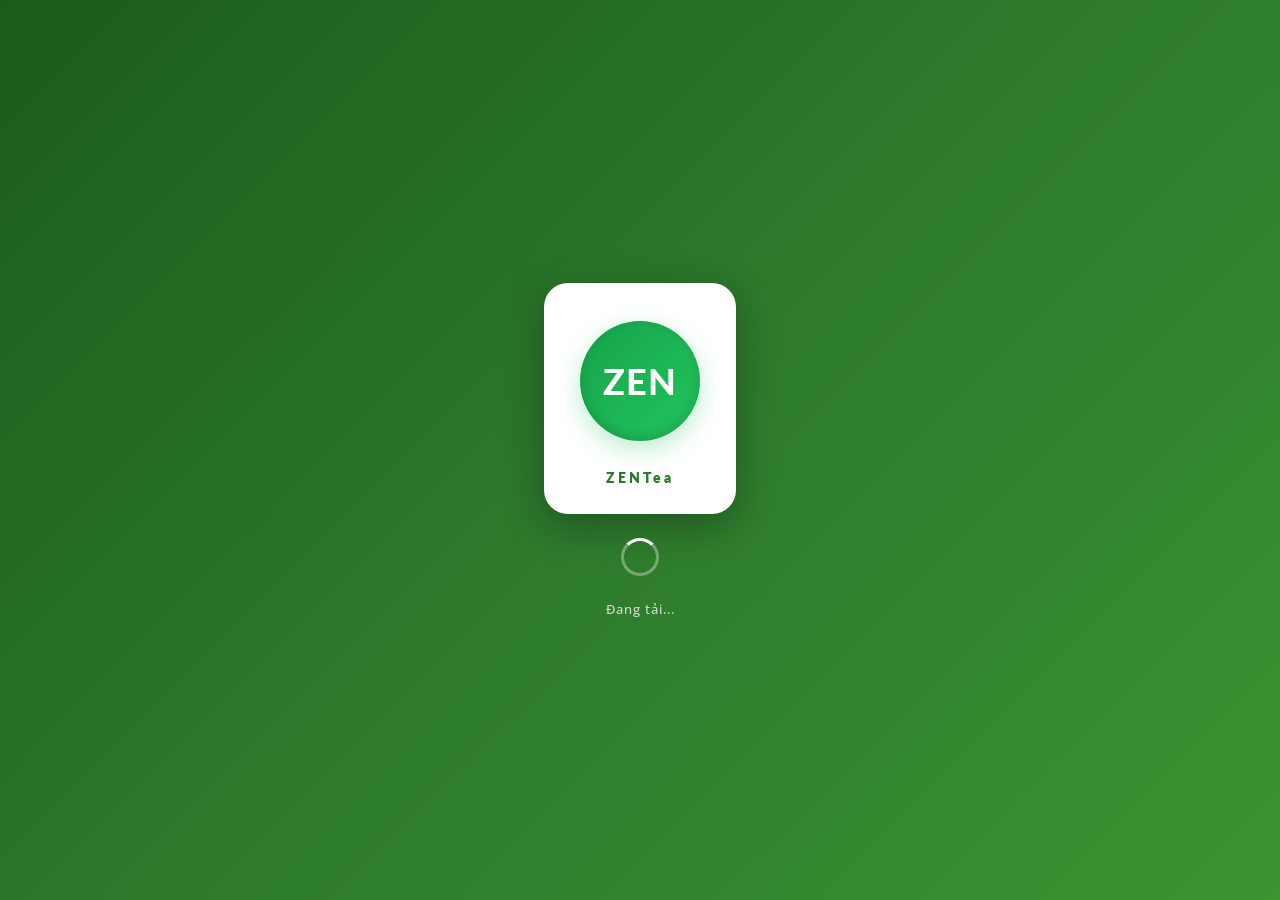
==== index.html @ e993e884 "Add: employees auto-render hook, hr-eval redirect to employees KPI tab" ====
<!DOCTYPE html>
<html lang="vi">
<head>
  <meta charset="UTF-8">
  <meta name="viewport" content="width=device-width, initial-scale=1.0">
  <title>ZENTEA – Hệ Thống Quản Lý Nội Bộ</title>
  <link rel="icon" type="image/png" href="[data-uri]">
  <link rel="shortcut icon" type="image/png" href="[data-uri]">
  <link rel="apple-touch-icon" href="[data-uri]">
  <meta name="theme-color" content="#2d7a2d">

  <!-- Google Fonts -->
  <link rel="preconnect" href="https://fonts.googleapis.com" crossorigin><link href="https://fonts.googleapis.com/css2?family=Lato:wght@300;400;700;900&family=Open+Sans:wght@300;400;500;600;700&display=swap" rel="stylesheet"/>

  <!-- App Stylesheet -->
  <link rel="stylesheet" href="css/style.css?v=1775195488">

  <!-- CDN: Firebase -->
  <script src="https://www.gstatic.com/firebasejs/10.12.2/firebase-app-compat.js"></script>
  <script src="https://www.gstatic.com/firebasejs/10.12.2/firebase-auth-compat.js"></script>
  <script src="https://www.gstatic.com/firebasejs/10.12.2/firebase-database-compat.js"></script>

  <!-- CDN: Libraries -->
  <script src="https://cdnjs.cloudflare.com/ajax/libs/Chart.js/4.4.1/chart.umd.min.js"></script>
  <script src="https://cdnjs.cloudflare.com/ajax/libs/mammoth/1.6.0/mammoth.browser.min.js"></script>
  <script src="https://cdnjs.cloudflare.com/ajax/libs/xlsx/0.18.5/xlsx.full.min.js"></script>
<link href="https://fonts.googleapis.com/css2?family=Nunito:wght@900&display=swap" rel="stylesheet">
</head>

<body>

<!-- Loading splash - hiện khi check session -->
<div id="app-loading" style="
  position:fixed;inset:0;z-index:999999;
  background:linear-gradient(135deg,#1a5c1a 0%,#2d7a2d 50%,#3a9430 100%);
  display:flex;flex-direction:column;align-items:center;justify-content:center;
  gap:24px;transition:opacity .3s ease;
">
  <div style="background:#fff;border-radius:24px;padding:28px 36px;box-shadow:0 12px 40px rgba(0,0,0,0.3);display:flex;flex-direction:column;align-items:center;gap:12px;">
  <img src="logo.jpg"
       alt="ZEN Tea Logo"
       style="height:150px;width:auto;max-width:240px;object-fit:contain;display:block;"
       onerror="this.onerror=null;this.style.display='none';document.getElementById('fallback-logo').style.display='flex';">
  <div id="fallback-logo" style="display:none;width:120px;height:120px;border-radius:50%;background:linear-gradient(135deg,#16a34a,#22c55e);align-items:center;justify-content:center;font-family:'Lato',sans-serif;font-size:36px;font-weight:900;color:#fff;letter-spacing:1px;margin:10px 0;box-shadow:inset 0 -4px 12px rgba(0,0,0,0.15),0 8px 24px rgba(34,197,94,0.3);">ZEN</div>
  <div style="font-family:'Lato',sans-serif;font-size:14px;font-weight:800;color:#2d7a2d;letter-spacing:3px;text-align:center;margin-top:6px;">ZENTea</div>
  </div>
  <div style="width:38px;height:38px;border:3.5px solid rgba(255,255,255,.35);border-top-color:#fff;border-radius:50%;animation:spin .8s linear infinite;"></div>
  <div style="font-size:13px;color:rgba(255,255,255,.75);font-weight:500;letter-spacing:1px;">Đang tải...</div>
</div>

<!-- SIDEBAR -->

<!-- Pending Approval Screen -->
<div id="pending-screen" style="display:none;">
  <div class="pending-card">
    <div class="pending-icon">⏳</div>
    <div class="pending-title">Chờ phê duyệt</div>
    <div class="pending-sub">Tài khoản của bạn đang chờ quản trị viên phê duyệt. Vui lòng liên hệ admin để được cấp quyền truy cập.</div>
    <div class="pending-email" id="pending-email-display"></div>
    <div style="font-size:12px;color:#9ca3af;margin-bottom:20px;">Bạn sẽ được thông báo khi được duyệt.</div>
    <button class="pending-logout" onclick="logoutPending()">Đăng xuất</button>
  </div>
</div>

<!-- Approval Panel -->
<div id="approval-panel">
  <div class="approval-card">
    <div class="approval-header">
      <h3>🔑 Quản lý yêu cầu truy cập</h3>
      <button onclick="$('approval-panel').style.display='none'" style="background:rgba(255,255,255,.2);border:none;color:#fff;width:32px;height:32px;border-radius:50%;cursor:pointer;font-size:18px;">×</button>
    </div>
    <!-- Tabs -->
    <div style="display:flex;border-bottom:2px solid #e5e7eb;padding:0 24px;background:#fff;position:sticky;top:60px;z-index:1;">
      <button id="tab-pending" onclick="switchApprovalTab('pending')"
        style="padding:12px 20px;border:none;background:none;font-family:'Open Sans',sans-serif;font-size:13px;font-weight:700;cursor:pointer;border-bottom:3px solid var(--green);color:var(--green);margin-bottom:-2px;">
        ⏳ Chờ duyệt <span id="tab-pending-count"></span>
      </button>
      <button id="tab-members" onclick="switchApprovalTab('members')"
        style="padding:12px 20px;border:none;background:none;font-family:'Open Sans',sans-serif;font-size:13px;font-weight:600;cursor:pointer;color:#6b7280;margin-bottom:-2px;">
        👥 Thành viên <span id="tab-members-count"></span>
      </button>
    </div>
    <div class="approval-body">
      <div id="approval-list"><div class="no-pending">Đang tải...</div></div>
      <div id="members-list" style="display:none;"></div>
    </div>
  </div>
</div>

<!-- Sidebar Overlay -->

<!-- LEFT SIDEBAR -->

<!-- ══ SLIM TOPBAR ══ -->
<div id="topbar">
  <button id="sidebar-toggle" onclick="sidebarOpen()" title="Menu">
    <svg width="22" height="22" viewBox="0 0 24 24" fill="none" stroke="currentColor" stroke-width="2.2" stroke-linecap="round">
      <line x1="3" y1="6" x2="21" y2="6"/><line x1="3" y1="12" x2="21" y2="12"/><line x1="3" y1="18" x2="21" y2="18"/>
    </svg>
  </button>
    <div class="tb-logo">
 <img id="sb-logo-img" src="logo.jpg" alt="ZENTea" style="height:38px;object-fit:contain;border-radius:20%;">
    <span class="tb-logo-text">ZENTea</span>
  </div>

  <div class="tb-right">
    <button id="approve-btn" onclick="openApprovalPanel()" style="display:none;">
      🔑 <span id="pending-badge"></span> Duyệt
    </button>
    <div id="tb-user" style="display:none;"></div>
  </div>
</div>

<!-- ══ SIDEBAR OVERLAY ══ -->
<div id="sb-overlay" onclick="sidebarClose()"></div>

<!-- ══ SIDEBAR DRAWER ══ -->
<aside id="sidebar">
   <!-- Header -->
  <div class="sb-head">
    <div class="sb-brand">
<img id="sb-logo-img" src="logo.jpg" alt="ZenTea" 
  style="height:38px;width:38px;object-fit:contain;border-radius:10px;background:#fff;padding:3px;">
  <span class="sb-brand-text" style="font-family:'Nunito',sans-serif;font-weight:900;letter-spacing:1px;">ZENTEA QLCH</span>
    </div>
    <button class="sb-close-btn" onclick="sidebarClose()">×</button>
  </div>

   <!-- User info -->
  <div class="sb-user-info" id="sb-user-info" style="display:none; align-items:center;">
    <div class="sb-user-avatar" id="sb-avatar" style="position:relative;background:#e5e7eb;display:flex;align-items:center;justify-content:center;border-radius:50%;overflow:hidden;width:44px;height:44px;flex-shrink:0;">
      <svg style="width:24px;height:24px;color:#9ca3af;" fill="currentColor" viewBox="0 0 20 20"><path fill-rule="evenodd" d="M10 9a3 3 0 100-6 3 3 0 000 6zm-7 9a7 7 0 1114 0H3z" clip-rule="evenodd"></path></svg>
      <style>#sb-avatar img { position:absolute;width:100%;height:100%;object-fit:cover;z-index:2;top:0;left:0; }</style>
    </div>
    <div class="sb-user-detail">
      <div class="sb-user-name" id="sb-user-name" style="font-weight:700;">-</div>
      <div class="sb-user-role" id="sb-user-role">-</div>
    </div>
  </div>
  <script>
    // Bùa chống vỡ ảnh: Tự động ẩn ảnh đại diện nếu link bị hỏng
    setInterval(() => {
      document.querySelectorAll('#sb-avatar img, #tb-user img').forEach(img => {
        img.onerror = () => { img.style.display = 'none'; };
        if(img.naturalWidth === 0 && img.complete) img.style.display = 'none';
      });
    }, 500);
  </script>

  <!-- Store selector -->
  <div class="sb-store-wrap" id="sb-store-wrap" style="display:none;">
    <label class="sb-store-label"> Cửa hàng</label>
    <select class="sb-store-sel" id="sb-store-sel" onchange="sidebarChangeBranch(this.value)">
      <option value="global">-- Tất cả cửa hàng --</option>
      <option value="cn01">ZEN Tea Võ Thị Sáu</option>
      <option value="cn02">ZEN Tea Food Court</option>
      <option value="cn03">ZEN Tea Biên Hùng</option>
      <option value="cn04">ZEN Tea Ngô Quyền</option>
      <option value="cn05">ZEN Tea Quảng Trường</option>
      <option value="cn06">ZEN Tea Trảng Dài</option>
      <option value="cn07">ZEN Tea Hố Nai</option>
      <option value="cn08">ZEN Tea Trảng Bom 1</option>
      <option value="cn09">ZEN Tea Trảng Bom 2</option>
      <option value="cn10">ZEN Tea Gia Kiệm</option>
      <option value="cn11">ZEN Tea Long Khánh</option>
      <option value="cn12">ZEN Tea Long Thành</option>
      <option value="cn13">ZEN Tea Bình Dương</option>
      <option value="cn14">ZEN Tea Nguyễn Thái Học</option>
      <option value="cn15">ZEN Tea Võ Văn Ngân</option>
      <option value="cn16">ZEN Tea Nguyễn Thị Minh Khai</option>
      <option value="cn17">ZEN Tea Phan Xích Long</option>
    </select>
  </div>

  <!-- Nav menu -->
  <nav class="sb-nav">

    <!-- GROUP 1: Quản Lý Cửa Hàng -->
    <div class="sb-group" id="sbg-qlch">
      <button class="sb-group-header" onclick="sidebarToggleGroup('sbg-qlch')">
        <span> Quản Lý Cửa Hàng</span>
  <svg xmlns="http://www.w3.org/2000/svg" width="16" height="16" viewBox="0 0 24 24" 
       fill="none" stroke="currentColor" stroke-width="2" 
       stroke-linecap="round" stroke-linejoin="round" style="vertical-align:middle">
    <path d="M3 9l1-5h16l1 5"/>
    <path d="M3 9a2 2 0 0 0 2 2 2 2 0 0 0 2-2 2 2 0 0 0 2 2 2 2 0 0 0 2-2 2 2 0 0 0 2 2 2 2 0 0 0 2-2"/>
    <path d="M5 11v9h14v-9"/>
    <path d="M10 15h4v5h-4z"/>
  </svg>
        <span class="sb-arrow">▾</span>
      </button>
      <div class="sb-group-body">
       <button class="sb-item" data-target="checklist" onclick="sidebarNav('checklist')">
  <span class="sb-item-icon"><svg xmlns="http://www.w3.org/2000/svg" width="16" height="16" viewBox="0 0 24 24" fill="none" stroke="currentColor" stroke-width="2" stroke-linecap="round" stroke-linejoin="round"><rect x="3" y="5" width="6" height="6" rx="1"/><path d="m3 17 2 2 4-4"/><path d="M13 6h8M13 12h8M13 18h8"/></svg></span><span>Checklist</span>
</button>
        <button class="sb-item" data-target="contacts" onclick="sidebarNav('contacts')">
  <span class="sb-item-icon"><svg xmlns="http://www.w3.org/2000/svg" width="16" height="16" viewBox="0 0 24 24" fill="none" stroke="currentColor" stroke-width="2" stroke-linecap="round" stroke-linejoin="round"><path d="M22 16.92v3a2 2 0 0 1-2.18 2 19.79 19.79 0 0 1-8.63-3.07A19.5 19.5 0 0 1 4.69 12 19.79 19.79 0 0 1 1.61 3.18 2 2 0 0 1 3.6 1h3a2 2 0 0 1 2 1.72c.127.96.361 1.903.7 2.81a2 2 0 0 1-.45 2.11L7.91 8.56a16 16 0 0 0 6.29 6.29l.95-.95a2 2 0 0 1 2.11-.45c.907.339 1.85.573 2.81.7A2 2 0 0 1 22 16.92z"/></svg></span><span>Liên Hệ</span>
</button>
        <button class="sb-item" data-target="salary" onclick="sidebarNav('salary')">
  <span class="sb-item-icon"><svg xmlns="http://www.w3.org/2000/svg" width="16" height="16" viewBox="0 0 24 24" fill="none" stroke="currentColor" stroke-width="2" stroke-linecap="round" stroke-linejoin="round"><circle cx="12" cy="12" r="10"/><path d="M16 8h-6a2 2 0 1 0 0 4h4a2 2 0 1 1 0 4H8"/><path d="M12 18V6"/></svg></span><span>Lương Bậc</span>
</button>
        <button class="sb-item" data-target="violations" onclick="sidebarNav('violations')">
  <span class="sb-item-icon"><svg xmlns="http://www.w3.org/2000/svg" width="16" height="16" viewBox="0 0 24 24" fill="none" stroke="currentColor" stroke-width="2" stroke-linecap="round" stroke-linejoin="round"><path d="m21.73 18-8-14a2 2 0 0 0-3.48 0l-8 14A2 2 0 0 0 4 21h16a2 2 0 0 0 1.73-3Z"/><path d="M12 9v4"/><path d="M12 17h.01"/></svg></span><span>Vi Phạm</span>
</button>
       <button class="sb-item" data-target="recipes" onclick="sidebarNav('recipes')">
  <span class="sb-item-icon"><svg xmlns="http://www.w3.org/2000/svg" width="16" height="16" viewBox="0 0 24 24" fill="none" stroke="currentColor" stroke-width="2" stroke-linecap="round" stroke-linejoin="round"><path d="M9 3h6l1 7H8L9 3z"/><path d="M8 10 5.5 20h13L16 10"/><path d="M9 14h6"/></svg></span><span>Công Thức</span>
</button>
        <button class="sb-item" data-target="employees" onclick="sidebarNav('employees')">
          <span class="sb-item-icon"><svg viewBox="0 0 24 24" fill="none" stroke="currentColor" stroke-width="1.8"><path stroke-linecap="round" stroke-linejoin="round" d="M17 20h5v-2a3 3 0 00-5.356-1.857M17 20H7m10 0v-2c0-.656-.126-1.283-.356-1.857M7 20H2v-2a3 3 0 015.356-1.857M7 20v-2c0-.656.126-1.283.356-1.857m0 0a5.002 5.002 0 019.288 0M15 7a3 3 0 11-6 0 3 3 0 016 0zm6 3a2 2 0 11-4 0 2 2 0 014 0zM7 10a2 2 0 11-4 0 2 2 0 014 0z"/></svg></span><span>Quản Lý Nhân Sự</span>
        </button>
       <button class="sb-item" data-target="schedule" onclick="sidebarNav('schedule')">
  <span class="sb-item-icon"><svg xmlns="http://www.w3.org/2000/svg" width="16" height="16" viewBox="0 0 24 24" fill="none" stroke="currentColor" stroke-width="2" stroke-linecap="round" stroke-linejoin="round"><rect x="3" y="4" width="18" height="18" rx="2"/><line x1="16" y1="2" x2="16" y2="6"/><line x1="8" y1="2" x2="8" y2="6"/><line x1="3" y1="10" x2="21" y2="10"/></svg></span><span>Lịch Làm Việc</span>
</button>
          <button class="sb-item" data-target="waste-material" onclick="sidebarNav('waste-material')">
  <span class="sb-item-icon"><svg xmlns="http://www.w3.org/2000/svg" width="16" height="16" viewBox="0 0 24 24" fill="none" stroke="currentColor" stroke-width="2" stroke-linecap="round" stroke-linejoin="round"><polyline points="3 6 5 6 21 6"/><path d="M19 6l-1 14H6L5 6"/><path d="M10 11v6M14 11v6"/><path d="M9 6V4h6v2"/></svg></span><span>Topping & NL Hủy</span>

</button>
        <button class="sb-item" data-target="schedule" onclick="sidebarNav('schedule')">
  <span class="sb-item-icon"><svg xmlns="http://www.w3.org/2000/svg" width="16" height="16" viewBox="0 0 24 24" fill="none" stroke="currentColor" stroke-width="2" stroke-linecap="round" stroke-linejoin="round"><rect x="3" y="4" width="18" height="18" rx="2"/><line x1="16" y1="2" x2="16" y2="6"/><line x1="8" y1="2" x2="8" y2="6"/><line x1="3" y1="10" x2="21" y2="10"/></svg></span><span>Lịch Làm Việc</span>
</button>
       <button class="sb-item" data-target="waste-material" onclick="sidebarNav('waste-material')">
  <span class="sb-item-icon"><svg xmlns="http://www.w3.org/2000/svg" width="16" height="16" viewBox="0 0 24 24" fill="none" stroke="currentColor" stroke-width="2" stroke-linecap="round" stroke-linejoin="round"><polyline points="3 6 5 6 21 6"/><path d="M19 6l-1 14H6L5 6"/><path d="M10 11v6M14 11v6"/><path d="M9 6V4h6v2"/></svg></span><span>Topping & NL Hủy</span>
</button>
        <button class="sb-item" data-target="report-overview" onclick="sidebarNav('report-overview')">
  <span class="sb-item-icon"><svg xmlns="http://www.w3.org/2000/svg" width="16" height="16" viewBox="0 0 24 24" fill="none" stroke="currentColor" stroke-width="2" stroke-linecap="round" stroke-linejoin="round"><line x1="18" y1="20" x2="18" y2="10"/><line x1="12" y1="20" x2="12" y2="4"/><line x1="6" y1="20" x2="6" y2="14"/></svg></span><span>Tổng Quan</span>
</button>
        </button>
      </div>
    </div>

    <!-- GROUP 2: Đào Tạo -->
    <div class="sb-group" id="sbg-dt">
      <button class="sb-group-header" onclick="sidebarToggleGroup('sbg-dt')">
      <span>
  <svg xmlns="http://www.w3.org/2000/svg" width="16" height="16" viewBox="0 0 24 24" fill="none" stroke="currentColor" stroke-width="2" stroke-linecap="round" stroke-linejoin="round"><path d="M22 10v6M2 10l10-5 10 5-10 5z"/><path d="M6 12v5c3 3 9 3 12 0v-5"/></svg>
  Đào Tạo
</span>
      </button>
     <button class="sb-item" data-target="dt-test" onclick="sidebarNav('dt-test')">
  <span class="sb-item-icon"><svg xmlns="http://www.w3.org/2000/svg" width="16" height="16" viewBox="0 0 24 24" fill="none" stroke="currentColor" stroke-width="2" stroke-linecap="round" stroke-linejoin="round"><path d="M14 2H6a2 2 0 0 0-2 2v16a2 2 0 0 0 2 2h12a2 2 0 0 0 2-2V8z"/><polyline points="14 2 14 8 20 8"/><line x1="16" y1="13" x2="8" y2="13"/><line x1="16" y1="17" x2="8" y2="17"/><polyline points="10 9 9 9 8 9"/></svg></span><span>Tạo Đề Test</span>
</button>
        <button class="sb-item" data-target="luu-tru" onclick="sidebarNav('luu-tru')">
  <span class="sb-item-icon"><svg xmlns="http://www.w3.org/2000/svg" width="16" height="16" viewBox="0 0 24 24" fill="none" stroke="currentColor" stroke-width="2" stroke-linecap="round" stroke-linejoin="round"><path d="M22 19a2 2 0 0 1-2 2H4a2 2 0 0 1-2-2V5a2 2 0 0 1 2-2h5l2 3h9a2 2 0 0 1 2 2z"/></svg></span><span>Lưu Trữ Tài Liệu</span>
</button>
        <button class="sb-item" data-target="dt-vipham" onclick="sidebarNav('dt-vipham')">
  <span class="sb-item-icon"><svg xmlns="http://www.w3.org/2000/svg" width="16" height="16" viewBox="0 0 24 24" fill="none" stroke="currentColor" stroke-width="2" stroke-linecap="round" stroke-linejoin="round"><path d="M12 22s8-4 8-10V5l-8-3-8 3v7c0 6 8 10 8 10z"/></svg></span><span>QT Xử Lý Vi Phạm</span>
</button>
       <button class="sb-item" data-target="training" onclick="sidebarNav('training')">
  <span class="sb-item-icon"><svg xmlns="http://www.w3.org/2000/svg" width="16" height="16" viewBox="0 0 24 24" fill="none" stroke="currentColor" stroke-width="2" stroke-linecap="round" stroke-linejoin="round"><circle cx="12" cy="12" r="10"/><circle cx="12" cy="12" r="3"/><line x1="12" y1="2" x2="12" y2="5"/><line x1="12" y1="19" x2="12" y2="22"/><line x1="2" y1="12" x2="5" y2="12"/><line x1="19" y1="12" x2="22" y2="12"/></svg></span><span>QT Đào Tạo</span>
</button>
<button class="sb-item" data-target="dt-baocao" onclick="sidebarNav('dt-baocao')">
          <span class="sb-item-icon"><svg xmlns="http://www.w3.org/2000/svg" width="16" height="16" viewBox="0 0 24 24" fill="none" stroke="currentColor" stroke-width="2" stroke-linecap="round" stroke-linejoin="round"><path d="M14 2H6a2 2 0 0 0-2 2v16a2 2 0 0 0 2 2h12a2 2 0 0 0 2-2V8z"/><polyline points="14 2 14 8 20 8"/><line x1="18" y1="13" x2="6" y2="13"/><line x1="18" y1="17" x2="6" y2="17"/><line x1="10" y1="9" x2="6" y2="9"/></svg></span><span>Báo Cáo Đào Tạo</span>
        </button>
      </div>
    </div>

    <!-- Logout -->
    <div class="sb-logout-wrap">
      <button class="sb-logout-btn" id="sb-logout-btn" style="display:none;" onclick="doLogout()">
        <span class="sb-item-icon"><svg xmlns="http://www.w3.org/2000/svg" width="16" height="16" viewBox="0 0 24 24" fill="none" stroke="currentColor" stroke-width="2" stroke-linecap="round" stroke-linejoin="round"><path d="M9 21H5a2 2 0 0 1-2-2V5a2 2 0 0 1 2-2h4"/><polyline points="16 17 21 12 16 7"/><line x1="21" y1="12" x2="9" y2="12"/></svg></span>
        Đăng xuất
      </button>
    </div>
</aside>

<!-- ═══ NAV REORDER MODAL ═══ -->
<div id="nav-reorder-modal" style="display:none;position:fixed;inset:0;z-index:9998;background:rgba(0,0,0,.65);backdrop-filter:blur(8px);align-items:flex-start;justify-content:center;padding-top:72px;">
  <div style="background:#fff;border-radius:20px;width:100%;max-width:400px;max-height:80vh;overflow:hidden;box-shadow:0 20px 60px rgba(0,0,0,.3);display:flex;flex-direction:column;margin:0 16px;">
    <div style="background:linear-gradient(135deg,#1e5c1e,#4aab3a);padding:16px 20px;display:flex;align-items:center;justify-content:space-between;border-radius:20px 20px 0 0;flex-shrink:0;">
      <div style="display:flex;align-items:center;gap:10px;">
        <svg viewBox="0 0 24 24" width="18" height="18" fill="none" stroke="#fff" stroke-width="2" stroke-linecap="round" stroke-linejoin="round"><line x1="4" y1="6" x2="20" y2="6"/><line x1="4" y1="12" x2="14" y2="12"/><line x1="4" y1="18" x2="11" y2="18"/><polyline points="17 15 20 18 17 21"/></svg>
        <span style="color:#fff;font-family:'Lato',sans-serif;font-size:15px;font-weight:700;">Sắp xếp vị trí menu</span>
      </div>
      <button type="button" onclick="closeNavReorder()" style="background:rgba(255,255,255,.2);border:none;color:#fff;width:30px;height:30px;border-radius:50%;font-size:16px;cursor:pointer;display:flex;align-items:center;justify-content:center;">✕</button>
    </div>
    <div style="padding:10px 14px 8px;background:#f0fdf0;border-bottom:1px solid #d8ebd0;flex-shrink:0;">
      <p style="font-size:11.5px;color:#555;text-align:center;line-height:1.5;">✋ Kéo thả để đổi vị trí · Giữ tay trên mobile</p>
    </div>
    <div id="nav-reorder-list" style="overflow-y:auto;padding:10px 12px;display:flex;flex-direction:column;gap:5px;flex:1;"></div>
    <div style="padding:12px 14px;border-top:1px solid #d8ebd0;display:flex;gap:8px;flex-shrink:0;">
      <button type="button" onclick="applyNavOrder()" style="flex:1;padding:11px;background:linear-gradient(135deg,#2d7a2d,#4aab3a);color:#fff;border:none;border-radius:11px;font-size:14px;font-weight:700;cursor:pointer;font-family:'Open Sans',sans-serif;">✅ Áp dụng</button>
      <button type="button" onclick="resetNavOrder()" style="padding:11px 14px;background:#fff;color:#dc2626;border:2px solid #fca5a5;border-radius:11px;font-size:13px;font-weight:600;cursor:pointer;">↺ Reset</button>
    </div>
  </div>
</div>

<!-- MAIN -->
<div id="main">

<!-- HERO / LOGIN -->
<section id="home" style="display:none;">
  <div id="heroBg" style="position:absolute;inset:0;background-size:cover;background-position:center;filter:brightness(.42) saturate(1.3);"></div>
  <div style="position:absolute;inset:0;background:linear-gradient(150deg,rgba(5,30,5,.82) 0%,rgba(20,70,20,.55) 60%,rgba(5,25,5,.88) 100%);"></div>

  <div style="position:relative;z-index:2;width:100%;max-width:960px;padding:40px 24px;
              display:flex;align-items:center;justify-content:center;gap:64px;flex-wrap:wrap;">

    <!-- LEFT: Brand -->
    <div style="flex:1;min-width:200px;max-width:320px;text-align:center;animation:fadeUp .7s ease both;">
      <img src="[data-uri]" alt="ZEN Tea Logo"
        style="width:150px;height:150px;object-fit:contain;background:rgba(255,255,255,.97);
               border-radius:28px;padding:14px;box-shadow:0 16px 56px rgba(0,0,0,.4);
               margin-bottom:20px;display:block;margin-left:auto;margin-right:auto;"/>
      <h1 style="font-family:'Lato',sans-serif;font-size:clamp(26px,4vw,42px);color:#fff;
                 font-weight:900;letter-spacing:-1px;text-shadow:0 3px 18px rgba(0,0,0,.5);margin-bottom:8px;">ZEN Tea</h1>
      <p style="font-size:12px;font-weight:700;letter-spacing:3.5px;text-transform:uppercase;color:rgba(255,255,255,.5);">Quản Lý Cửa Hàng</p>
    </div>

    <!-- RIGHT: Auth card -->
    <div id="login-card"
      style="flex:1;min-width:300px;max-width:390px;background:#fff;border-radius:24px;
             padding:0;box-shadow:0 32px 96px rgba(0,0,0,.45);overflow:hidden;
             animation:fadeUp .85s .12s ease both;">

      <!-- Tab bar -->
      <div style="display:flex;border-bottom:1px solid #f0f0f0;">
        <button id="tab-login-btn" onclick="switchAuthTab('login')" type="button"
          style="flex:1;padding:16px;font-family:'Open Sans',sans-serif;font-size:13.5px;font-weight:700;
                 border:none;background:#fff;color:#2d7a2d;cursor:pointer;
                 border-bottom:2.5px solid #4aab3a;transition:.18s;">
          Đăng nhập
        </button>
        <button id="tab-register-btn" onclick="switchAuthTab('register')" type="button"
          style="flex:1;padding:16px;font-family:'Open Sans',sans-serif;font-size:13.5px;font-weight:700;
                 border:none;background:#fff;color:#9ca3af;cursor:pointer;
                 border-bottom:2.5px solid transparent;transition:.18s;">
          Đăng ký
        </button>
      </div>

      <div style="padding:30px 32px 28px;">

        <!-- ── LOGIN PANEL ── -->
        <div id="panel-login">
          <div style="display:flex;align-items:center;gap:12px;margin-bottom:24px;">
            <div style="width:42px;height:42px;border-radius:12px;flex-shrink:0;
                        background:linear-gradient(135deg,#1e5c1e,#4aab3a);
                        display:flex;align-items:center;justify-content:center;
                        box-shadow:0 4px 14px rgba(74,171,58,.3);">
              <svg width="20" height="20" viewBox="0 0 24 24" fill="none" stroke="#fff" stroke-width="2.3" stroke-linecap="round">
                <path d="M15 3h4a2 2 0 012 2v14a2 2 0 01-2 2h-4"/><polyline points="10 17 15 12 10 7"/><line x1="15" y1="12" x2="3" y2="12"/>
              </svg>
            </div>
            <div>
              <p style="font-family:'Lato',sans-serif;font-size:18px;font-weight:900;color:#111;margin-bottom:1px;">Chào mừng trở lại</p>
              <p style="font-size:12px;color:#9ca3af;font-weight:500;">Đăng nhập tài khoản của bạn</p>
            </div>
          </div>

          

          <!-- Google Sign-In -->
          <div id="google-login-wrap" style="margin-bottom:14px;">
            <button type="button" onclick="loginWithGoogle()" id="google-login-btn"
              style="width:100%;padding:11px 14px;background:#fff;border:2px solid #e5e7eb;
                     border-radius:11px;font-family:'Open Sans',sans-serif;font-size:14px;
                     font-weight:600;color:#374151;cursor:pointer;display:flex;align-items:center;
                     justify-content:center;gap:10px;transition:.2s;"
              onmouseover="this.style.borderColor='#4aab3a';this.style.background='#f0fdf4'"
              onmouseout="this.style.borderColor='#e5e7eb';this.style.background='#fff'">
              <svg width="18" height="18" viewBox="0 0 48 48">
                <path fill="#EA4335" d="M24 9.5c3.54 0 6.71 1.22 9.21 3.6l6.85-6.85C35.9 2.38 30.47 0 24 0 14.62 0 6.51 5.38 2.56 13.22l7.98 6.19C12.43 13.72 17.74 9.5 24 9.5z"/>
                <path fill="#4285F4" d="M46.98 24.55c0-1.57-.15-3.09-.38-4.55H24v9.02h12.94c-.58 2.96-2.26 5.48-4.78 7.18l7.73 6c4.51-4.18 7.09-10.36 7.09-17.65z"/>
                <path fill="#FBBC05" d="M10.53 28.59c-.48-1.45-.76-2.99-.76-4.59s.27-3.14.76-4.59l-7.98-6.19C.92 16.46 0 20.12 0 24c0 3.88.92 7.54 2.56 10.78l7.97-6.19z"/>
                <path fill="#34A853" d="M24 48c6.48 0 11.93-2.13 15.89-5.81l-7.73-6c-2.15 1.45-4.92 2.3-8.16 2.3-6.26 0-11.57-4.22-13.47-9.91l-7.98 6.19C6.51 42.62 14.62 48 24 48z"/>
                <path fill="none" d="M0 0h48v48H0z"/>
              </svg>
              Đăng nhập bằng Google
            </button>
          </div>
          <div style="display:flex;align-items:center;gap:10px;margin-bottom:14px;">
            <div style="flex:1;height:1px;background:#e5e7eb;"></div>
            <span style="font-size:11px;color:#9ca3af;font-weight:600;">hoặc</span>
            <div style="flex:1;height:1px;background:#e5e7eb;"></div>
          </div>
          <div class="ztf">
            <label class="ztl" for="login-username-input">Tên đăng nhập</label>
            <input id="login-username-input" class="zti" type="text"
              placeholder="Tên đăng nhập" autocomplete="username"
              onkeydown="if(event.key==='Enter')document.getElementById('branch-pass-input').focus()"/>
          </div>
          <div class="ztf">
            <label class="ztl" for="branch-pass-input">Mật khẩu</label>
            <div class="zt-wrap">
              <input id="branch-pass-input" class="zti" type="password"
                placeholder="Mật khẩu" autocomplete="current-password"
                onkeydown="if(event.key==='Enter')doAuth()"/>
              <button class="zeye" onclick="togglePwd()" type="button" title="Hiện/ẩn">👁</button>
            </div>
          </div>

          <div id="auth-error" class="zt-err"></div>
          <button class="zt-btn" onclick="doAuth()" type="button">Đăng nhập →</button>
          <div id="fb-notice" style="margin-top:10px;padding:8px 12px;background:#fff7ed;border:1px solid #fed7aa;border-radius:8px;font-size:11px;color:#c2410c;text-align:center;display:none;">
            ⚙️ Firebase chưa cấu hình — tài khoản lưu cục bộ, không chia sẻ được
          </div>
          <p style="text-align:center;font-size:11px;color:#d1d5db;margin-top:12px;">© ZEN Tea · Nội bộ</p>
        </div>

        <!-- ── REGISTER PANEL ── -->
        <div id="panel-register" style="display:none;">
          <div style="display:flex;align-items:center;gap:12px;margin-bottom:24px;">
            <div style="width:42px;height:42px;border-radius:12px;flex-shrink:0;
                        background:linear-gradient(135deg,#1d4ed8,#3b82f6);
                        display:flex;align-items:center;justify-content:center;
                        box-shadow:0 4px 14px rgba(59,130,246,.3);">
              <svg width="20" height="20" viewBox="0 0 24 24" fill="none" stroke="#fff" stroke-width="2.3" stroke-linecap="round">
                <path d="M20 21v-2a4 4 0 00-4-4H8a4 4 0 00-4 4v2"/><circle cx="12" cy="7" r="4"/>
                <line x1="19" y1="8" x2="19" y2="14"/><line x1="16" y1="11" x2="22" y2="11"/>
              </svg>
            </div>
            <div>
              <p style="font-family:'Lato',sans-serif;font-size:18px;font-weight:900;color:#111;margin-bottom:1px;">Đăng ký tài khoản</p>
              <p style="font-size:12px;color:#9ca3af;font-weight:500;">Tạo tài khoản mới</p>
            </div>
          </div>

          <div class="ztf">
            <label class="ztl" for="reg-fullname-input">Họ và tên</label>
            <input id="reg-fullname-input" class="zti" type="text"
              placeholder="Nguyễn Văn A" autocomplete="name"
              onkeydown="if(event.key==='Enter')document.getElementById('reg-username-input').focus()"/>
          </div>
          <div class="ztf">
            <label class="ztl" for="reg-username-input">Tên đăng nhập</label>
            <input id="reg-username-input" class="zti" type="text"
              placeholder="VD: nguyenvana" autocomplete="off"
              onkeydown="if(event.key==='Enter')document.getElementById('reg-pass-input').focus()"/>
          </div>
          <div class="ztf">
            <label class="ztl" for="reg-pass-input">Mật khẩu</label>
            <div class="zt-wrap">
              <input id="reg-pass-input" class="zti" type="password"
                placeholder="Ít nhất 4 ký tự"
                onkeydown="if(event.key==='Enter')doRegister()"/>
              <button class="zeye" onclick="toggleRegPwd()" type="button">👁</button>
            </div>
          </div>

          <div id="reg-error" class="zt-err"></div>
          <div id="reg-ok" class="zt-ok"></div>
          <button class="zt-btn" onclick="doRegister()" type="button"
            style="background:linear-gradient(135deg,#1d4ed8,#3b82f6);box-shadow:0 4px 16px rgba(59,130,246,.32);"
            onmouseover="this.style.background='linear-gradient(135deg,#1e40af,#2563eb)'"
            onmouseout="this.style.background='linear-gradient(135deg,#1d4ed8,#3b82f6)'">
            Tạo tài khoản →
          </button>
          <p style="text-align:center;font-size:11px;color:#d1d5db;margin-top:16px;">
            Đăng ký miễn phí, không cần xác nhận
          </p>
        </div>

      </div><!-- /card body -->

      <!-- Hidden compat -->
      <input id="auth-user" type="hidden" value="staff"/>
      <input id="auth-fullname" type="hidden" value=""/>
      <div id="reg-name-wrap" style="display:none;"></div>
      <span id="switch-link" style="display:none;"></span>
      <span id="auth-tab-label" style="display:none;"></span>
      <button id="auth-btn" style="display:none;"></button>
      <div id="step-branch" style="display:none;"></div>
      <div id="step-password" style="display:none;"></div>
      <span id="selected-branch-name" style="display:none;"></span>
    </div>
  </div>
</section>
<div class="stats-bar">
  <div class="stat-item"><div class="stat-num">15+</div><div class="stat-label">Bộ phận liên hệ</div></div>
  <div class="stat-item"><div class="stat-num">5</div><div class="stat-label">Bậc lương</div></div>
  <div class="stat-item"><div class="stat-num">4</div><div class="stat-label">Bước đào tạo</div></div>
  <div class="stat-item"><div class="stat-num">24/24</div><div class="stat-label">Hoạt động</div></div>
</div>

<!-- ACCORDION SECTIONS -->

<!-- CHECKLIST -->
<div class="acc-section" id="checklist">
  <div class="panel-titlebar">
    <span class="panel-emoji">📋</span>
    <div>
      <div class="panel-tag">Vận hành</div>
      <div class="panel-title">CHECKLIST CÔNG VIỆC</div>
    </div>

    <button type="button" onclick="openContentEdit('checklist')" class="btn-edit">✏️ Chỉnh sửa</button>
  </div>
  <div class="acc-body"><div class="acc-inner">
      <div class="checklist-tabs">
        <button type="button" class="tab-btn active" onclick="switchTab(event,'daily')">CHECKLIST HẰNG NGÀY</button>
        <button type="button" class="tab-btn" onclick="switchTab(event,'monthly')">📆 Theo tháng</button>
      </div>
      <div class="tab-content active" id="tab-daily">
        <div class="checklist-card"><div id="daily-list"></div></div>
</div>
      <div class="tab-content" id="tab-monthly">
        <div class="timeline" id="monthly-timeline"></div>
      </div>
    </div>
  </div>
</div>

<!-- CONTACTS -->
<div class="acc-section" id="contacts">
  <div class="panel-titlebar">
    <span class="panel-emoji">📞</span>
    <div>
      <div class="panel-tag">Nội bộ</div>
      <div class="panel-title">Thông Tin Liên Hệ</div>
    </div>
  </div>
  <div class="acc-body"><div class="acc-inner">
      <div style="display:flex;justify-content:flex-end;margin-bottom:12px;">
        <button onclick="openContactEdit()" style="padding:8px 18px;background:var(--green);color:#fff;border:none;border-radius:20px;font-family:'Open Sans',sans-serif;font-size:13px;font-weight:600;cursor:pointer;transition:.2s;display:flex;align-items:center;gap:6px;">✏️ Chỉnh sửa liên hệ</button>
      </div>
      <div class="contacts-grid" id="contacts-grid"></div>
      <h3 style="font-family:'Lato',sans-serif;font-size:18px;margin:24px 0 14px;color:var(--dark);">Các Group Zalo Nội Bộ</h3>
      <div class="table-wrapper">
        <table class="data-table">
          <thead><tr><th>Tên Group</th><th>Nội dung</th></tr></thead>
          <tbody id="groups-tbody"></tbody>
        </table>
      </div></div>
</div>
</div>

<!-- SALARY -->
<div class="acc-section" id="salary">
  <div class="panel-titlebar">
    <span class="panel-emoji">💰</span>
    <div>
      <div class="panel-tag">Nhân sự</div>
      <div class="panel-title">Bảng Lương & Bậc</div>
    </div>

    <button type="button" onclick="openContentEdit('salary')" class="btn-edit">✏️ Chỉnh sửa</button>
  </div>
  <div class="acc-body"><div class="acc-inner">
      <div class="table-wrapper" style="margin-bottom:20px;">
        <table class="data-table">
          <thead><tr><th>Thành phần lương</th><th>Bậc C</th><th>Bậc B</th><th>Bậc A</th><th>A1</th><th>A2</th></tr></thead>
          <tbody>
            <tr><td>Lương cơ bản/giờ</td><td class="hl">20.000đ</td><td class="hl">21.000đ</td><td class="hl">22.000đ</td><td class="hl">22.000đ</td><td class="hl">22.000đ</td></tr>
            <tr><td>Thưởng năng lực/giờ</td><td>6.000đ</td><td>6.000đ</td><td>6.000đ</td><td>8.000đ</td><td>10.000đ</td></tr>
            <tr><td>Pha chế chính (LCB)</td><td>+1.000đ</td><td>–</td><td>–</td><td>–</td><td>–</td></tr>
            <tr><td>Thưởng nội quy/giờ</td><td colspan="5">1.500đ / tổng giờ làm</td></tr>
            <tr><td>Thưởng chuyên cần/giờ</td><td colspan="5">1.000đ / tổng giờ đăng ký</td></tr>
            <tr><td>Phụ cấp ăn uống</td><td colspan="5">30.000đ / 08 giờ</td></tr>
          </tbody>
        </table>
      </div>
      <h3 style="font-family:'Lato',sans-serif;font-size:18px;margin-bottom:14px;color:var(--dark);">Phụ cấp vị trí</h3>
      <div class="table-wrapper">
        <table class="data-table">
          <thead><tr><th>Vị trí</th><th>Phụ cấp</th></tr></thead>
          <tbody>
            <tr><td>Thu ngân</td><td>2.000đ / giờ vị trí thu ngân</td></tr>
            <tr><td>Bán bánh</td><td>1.500đ / giờ vị trí bán bánh</td></tr>
            <tr><td>Kiểm kho ca sáng</td><td>3.000đ / giờ</td></tr>
            <tr><td>Kiểm kho ca tối</td><td>2.000đ / giờ</td></tr>
            <tr><td>Giao hàng</td><td>Dưới 3km: 15.000đ &nbsp;|&nbsp; Trên 3km: +4.000đ/km</td></tr>
            <tr><td>Đào tạo</td><td class="hl">30.000đ / ca</td></tr>
          </tbody>
        </table>
      </div></div>
</div>
</div>

<!-- VIOLATIONS -->
<div class="acc-section" id="violations">
  <div class="panel-titlebar">
    <span class="panel-emoji">⚠️</span>
    <div>
      <div class="panel-tag">Nội quy</div>
      <div class="panel-title">Xử Lý Vi Phạm</div>
    </div>
  </div>
  <div class="acc-body"><div class="acc-inner">

      <!-- Mức xử lý -->
      <h3 style="font-family:'Lato',sans-serif;font-size:18px;margin-bottom:14px;color:var(--dark);">📊 Các mức xử lý</h3>
      <div style="display:flex;flex-wrap:wrap;gap:8px;margin-bottom:24px;">
        <span class="badge-tag" style="background:#e3f2fd;color:#1565c0;">NHẮC NHỞ</span>
        <span class="badge-tag" style="background:#fff3e0;color:#e65100;">TRỪ ĐIỂM (-1/-2/-4/-6)</span>
        <span class="badge-tag" style="background:#fce4ec;color:#c62828;">VĂN BẢN CAM KẾT</span>
        <span class="badge-tag" style="background:#f3e5f5;color:#6a1b9a;">KHÔNG XÉT THƯỞNG NỘI QUY</span>
        <span class="badge-tag" style="background:#e8f5e9;color:#1b5e20;">KHÔNG XÉT THƯỞNG CHUYÊN CẦN</span>
        <span class="badge-tag" style="background:#fff8e1;color:#f57f17;">KHÔNG XÉT THƯỞNG KPI</span>
        <span class="badge-tag" style="background:#ffebee;color:#b71c1c;">HẠ BẬC</span>
        <span class="badge-tag" style="background:#fbe9e7;color:#bf360c;">CÁCH CHỨC</span>
        <span class="badge-tag" style="background:#212121;color:#fff;">CHẤM DỨT HỢP ĐỒNG</span>
      </div>

      <!-- Bảng vi phạm + nút chỉnh sửa -->
      <div style="display:flex;justify-content:space-between;align-items:center;margin-bottom:14px;flex-wrap:wrap;gap:10px;">
        <h3 style="font-family:'Lato',sans-serif;font-size:18px;color:var(--dark);">📋 Bảng vi phạm chi tiết</h3>
        <button onclick="openViolationEdit()" style="padding:8px 18px;background:var(--green);color:#fff;border:none;border-radius:20px;font-family:'Open Sans',sans-serif;font-size:13px;font-weight:600;cursor:pointer;display:flex;align-items:center;gap:6px;">✏️ Chỉnh sửa nội dung</button>
      </div>

      <!-- Category filter tabs -->
      <div class="checklist-tabs" id="vio-cat-tabs" style="margin-bottom:16px;">
        <button type="button" class="tab-btn active" onclick="filterVio(event,'all')">🔍 Tất cả</button>
        <button type="button" class="tab-btn" onclick="filterVio(event,'tg')">⏰ Thời gian</button>
        <button type="button" class="tab-btn" onclick="filterVio(event,'tt')">🏢 Trật tự</button>
        <button type="button" class="tab-btn" onclick="filterVio(event,'nq')">📋 Nội quy</button>
        <button type="button" class="tab-btn" onclick="filterVio(event,'ux')">🤝 Ứng xử</button>
      </div>

      <div class="table-wrapper" id="vio-table-wrapper">
        <table class="data-table" style="font-size:12px;">
          <thead>
            <tr>
              <th style="min-width:110px;">Nhóm</th>
              <th style="min-width:130px;">Hành vi vi phạm</th>
              <th>Nhắc nhở</th>
              <th>Trừ điểm</th>
              <th>Cam kết</th>
              <th>KT Nội quy</th>
              <th>KT Chuyên cần</th>
              <th>KT KPI</th>
              <th>Hạ bậc</th>
              <th>Cách chức</th>
              <th>Chấm dứt HĐ</th>
            </tr>
          </thead>
          <tbody id="vio-tbody"></tbody>
        </table>
      </div></div>
</div>
</div>

<!-- VIOLATION EDIT MODAL -->
<div id="vio-modal" style="display:none;position:fixed;inset:0;z-index:800;background:rgba(0,0,0,.55);backdrop-filter:blur(4px);align-items:flex-start;justify-content:center;padding:20px;overflow-y:auto;">
  <div style="background:#fff;border-radius:20px;max-width:680px;width:100%;margin:auto;box-shadow:0 24px 60px rgba(0,0,0,.3);">
    <div style="background:linear-gradient(135deg,var(--green),var(--green-light));padding:22px 28px;border-radius:20px 20px 0 0;display:flex;justify-content:space-between;align-items:center;">
      <div>
        <p style="font-size:11px;font-weight:700;letter-spacing:2px;color:rgba(255,255,255,.7);text-transform:uppercase;margin-bottom:2px;">Quản lý nội dung</p>
        <p style="font-family:'Lato',sans-serif;font-size:18px;color:#fff;" id="vio-modal-title">Chỉnh sửa vi phạm</p>
      </div>
      <button onclick="closeVioModal()" style="background:rgba(255,255,255,.2);border:none;width:34px;height:34px;border-radius:50%;cursor:pointer;font-size:16px;color:#fff;">✕</button>
    </div>
    <div style="padding:24px 28px;">
      <!-- List -->
      <div id="vio-edit-list" style="display:flex;flex-direction:column;gap:8px;max-height:400px;overflow-y:auto;margin-bottom:14px;"></div>
      <button onclick="openVioAddForm()" style="width:100%;padding:12px;background:#fff;color:var(--green);border:2px dashed var(--green);border-radius:10px;font-family:'Open Sans',sans-serif;font-size:13px;font-weight:700;cursor:pointer;">➕ Thêm vi phạm mới</button>

      <!-- Add/Edit Form -->
      <div id="vio-form" style="display:none;margin-top:16px;background:var(--green-pale);border-radius:14px;padding:18px;">
        <p style="font-size:13px;font-weight:700;color:var(--dark);margin-bottom:12px;" id="vio-form-title">Thêm vi phạm mới</p>
        <input id="vf-id" type="hidden"/>
        <div style="display:grid;grid-template-columns:1fr 1fr;gap:10px;margin-bottom:10px;">
          <div>
            <label style="font-size:11px;font-weight:700;color:var(--green);display:block;margin-bottom:3px;">NHÓM</label>
            <select id="vf-cat" style="width:100%;padding:9px 12px;border:1.5px solid var(--border);border-radius:9px;font-family:'Open Sans',sans-serif;font-size:13px;outline:none;background:#fff;box-sizing:border-box;">
              <option value="tg">⏰ VI PHẠM THỜI GIAN</option>
              <option value="tt">🏢 TRẬT TỰ TRONG CỬA HÀNG</option>
              <option value="nq">📋 NỘI QUY</option>
              <option value="ux">🤝 QUY TẮC ỨNG XỬ</option>
            </select>
          </div>
          <div>
            <label style="font-size:11px;font-weight:700;color:var(--green);display:block;margin-bottom:3px;">PHÂN NHÓM</label>
            <input id="vf-group" type="text" placeholder="VD: Đi trễ, Đồng phục..." style="width:100%;padding:9px 12px;border:1.5px solid var(--border);border-radius:9px;font-family:'Open Sans',sans-serif;font-size:13px;outline:none;box-sizing:border-box;" onfocus="this.style.borderColor='var(--green)'" onblur="this.style.borderColor='var(--border)'"/>
          </div>
        </div>
        <div style="margin-bottom:10px;">
          <label style="font-size:11px;font-weight:700;color:var(--green);display:block;margin-bottom:3px;">HÀNH VI VI PHẠM</label>
          <input id="vf-behavior" type="text" style="width:100%;padding:9px 12px;border:1.5px solid var(--border);border-radius:9px;font-family:'Open Sans',sans-serif;font-size:13px;outline:none;box-sizing:border-box;" onfocus="this.style.borderColor='var(--green)'" onblur="this.style.borderColor='var(--border)'"/>
        </div>
        <div style="display:grid;grid-template-columns:repeat(5,1fr);gap:8px;margin-bottom:14px;">
          <div><label class="fld-lbl-xs">NHẮC NHỞ</label><input id="vf-nhacnho" type="text" placeholder="VD: L1-L2" style="width:100%;padding:7px 10px;border:1.5px solid var(--border);border-radius:8px;font-size:12px;outline:none;box-sizing:border-box;" onfocus="this.style.borderColor='var(--green)'" onblur="this.style.borderColor='var(--border)'"/></div>
          <div><label class="fld-lbl-xs">TRỪ ĐIỂM</label><input id="vf-trudiemtxt" type="text" placeholder="VD: L3-L4" style="width:100%;padding:7px 10px;border:1.5px solid var(--border);border-radius:8px;font-size:12px;outline:none;box-sizing:border-box;" onfocus="this.style.borderColor='var(--green)'" onblur="this.style.borderColor='var(--border)'"/></div>
          <div><label class="fld-lbl-xs">CAM KẾT</label><input id="vf-camket" type="text" placeholder="VD: L4" style="width:100%;padding:7px 10px;border:1.5px solid var(--border);border-radius:8px;font-size:12px;outline:none;box-sizing:border-box;" onfocus="this.style.borderColor='var(--green)'" onblur="this.style.borderColor='var(--border)'"/></div>
          <div><label class="fld-lbl-xs">HẠ BẬC</label><input id="vf-habac" type="text" placeholder="VD: L5" style="width:100%;padding:7px 10px;border:1.5px solid var(--border);border-radius:8px;font-size:12px;outline:none;box-sizing:border-box;" onfocus="this.style.borderColor='var(--green)'" onblur="this.style.borderColor='var(--border)'"/></div>
          <div><label class="fld-lbl-xs">CHẤM DỨT HĐ</label><input id="vf-chamdut" type="text" placeholder="VD: L6" style="width:100%;padding:7px 10px;border:1.5px solid var(--border);border-radius:8px;font-size:12px;outline:none;box-sizing:border-box;" onfocus="this.style.borderColor='var(--green)'" onblur="this.style.borderColor='var(--border)'"/></div>
        </div>
        <div style="display:flex;gap:8px;">
          <button onclick="saveVioItem()" style="flex:1;padding:11px;background:var(--green);color:#fff;border:none;border-radius:10px;font-family:'Open Sans',sans-serif;font-size:13px;font-weight:700;cursor:pointer;">💾 Lưu</button>
          <button id="vf-delete-btn" onclick="deleteVioItem()" style="display:none;padding:11px 18px;background:#fff;color:#c44;border:2px solid #ffcdd2;border-radius:10px;font-family:'Open Sans',sans-serif;font-size:13px;font-weight:600;cursor:pointer;">🗑 Xóa</button>
          <button onclick="closeVioForm()" style="padding:11px 16px;background:#f5f5f5;color:#888;border:none;border-radius:10px;font-family:'Open Sans',sans-serif;font-size:13px;cursor:pointer;">Hủy</button>
        </div>
      </div>
    </div>
  </div>
</div>

<!-- TRAINING -->
<div class="acc-section" id="training">
  <div class="panel-titlebar">
    <span class="panel-emoji">🎓</span>
    <div>
      <div class="panel-tag">Nhân sự</div>
      <div class="panel-title">Đào Tạo & Xét Bậc</div>
    </div>
    <button type="button" onclick="openContentEdit('training')" id="training-edit-btn" class="btn-edit">✏️ Chỉnh sửa</button>
  </div>

  <!-- Sub-tabs -->
  <div style="display:flex;gap:0;background:#f0f0f0;margin:0 32px;margin-top:16px;border-radius:12px;padding:4px;">
    <button type="button" id="ttab-hoinhap" onclick="switchTrainingTab('hoinhap')"
      style="flex:1;padding:9px 0;border-radius:9px;border:none;font-family:'Open Sans',sans-serif;font-size:12.5px;font-weight:700;cursor:pointer;transition:.2s;background:var(--green);color:#fff;">
      📚 Quy Trình Đào Tạo
    </button>
    <button type="button" id="ttab-cm" onclick="switchTrainingTab('cm')"
      style="flex:1;padding:9px 0;border-radius:9px;border:none;font-family:'Open Sans',sans-serif;font-size:12.5px;font-weight:700;cursor:pointer;transition:.2s;background:transparent;color:#888;">
      🎯 Đào Tạo Chuyên Môn
    </button>
    <button type="button" id="ttab-rank" onclick="switchTrainingTab('rank')"
      style="flex:1;padding:9px 0;border-radius:9px;border:none;font-family:'Open Sans',sans-serif;font-size:12.5px;font-weight:700;cursor:pointer;transition:.2s;background:transparent;color:#888;">
      🏆 Xét Bậc
    </button>
  </div>

  <div class="acc-body"><div class="acc-inner" style="padding-top:20px;">

    <!-- ── TAB 1: QUY TRÌNH ĐÀO TẠO ── -->
    <div id="tpanel-hoinhap">
      <div style="margin-bottom:28px;">
        <div style="display:flex;justify-content:space-between;align-items:center;margin-bottom:8px;">
          <span style="font-size:11px;font-weight:700;color:var(--green);letter-spacing:1px;">📊 SƠ ĐỒ QUY TRÌNH ĐÀO TẠO</span>
          <div style="display:flex;gap:6px;">
            <button type="button" onclick="fcDiagramTaller()" style="padding:4px 10px;background:#f0fdf4;border:1.5px solid var(--green);border-radius:8px;font-size:12px;cursor:pointer;color:var(--green);font-weight:700;">↕ Cao hơn</button>
            <button type="button" onclick="fcDiagramShorter()" style="padding:4px 10px;background:#f5f5f5;border:1.5px solid #ddd;border-radius:8px;font-size:12px;cursor:pointer;color:#666;font-weight:700;">↕ Thấp hơn</button>
          </div>
        </div>
        <div id="training-diagram" style="border-radius:16px;overflow:auto;min-height:300px;height:520px;background:#f8fafc;border:1.5px solid var(--border);resize:vertical;"></div>
      </div>
      <div style="display:flex;align-items:center;gap:12px;margin-bottom:16px;">
        <div style="flex:1;height:1px;background:var(--border);"></div>
        <span style="font-size:11px;font-weight:700;color:#aaa;letter-spacing:1px;">NỘI DUNG CÁC BƯỚC</span>
        <div style="flex:1;height:1px;background:var(--border);"></div>
        <button type="button" onclick="openStepEditor('dt')" style="padding:5px 14px;background:rgba(45,122,45,.1);color:var(--green);border:1.5px solid var(--green);border-radius:20px;font-size:11px;font-weight:700;cursor:pointer;white-space:nowrap;">✏️ Chỉnh sửa nội dung</button>
      </div>
      <div id="training-grid-cards">
<div style="background:#fff;border-radius:16px;padding:20px 22px;box-shadow:0 2px 12px rgba(45,122,45,.07);border:1px solid var(--border);border-left:4px solid var(--green);margin-bottom:14px;">
  <div class="row-hdr">
    <div style="width:32px;height:32px;border-radius:50%;background:var(--green);color:#fff;font-size:13px;font-weight:900;display:flex;align-items:center;justify-content:center;flex-shrink:0;">01</div>
    <div class="lato-title">THÔNG TIN TUYỂN DỤNG</div>
    <span style="background:var(--green);color:#fff;border-radius:20px;padding:3px 10px;font-size:11px;font-weight:700;">1 NGÀY</span>
    <span style="font-size:11px;color:#888;">👤 QUẢN LÝ</span>
  </div>
  <div style="font-size:13px;color:#444;line-height:1.65;"><ul style="padding-left:16px;margin:4px 0;"><li style="margin-bottom:4px;">Quản lý nhận và xác nhận thông tin nhân sự từ bên tuyển dụng trên Workflow(IOT) bước &quot;THÔNG TIN TUYỂN DỤNG&quot;</li></ul><div style="margin-bottom:3px;">=&gt; Sau khi tích và hoàn thành các nhiệm vụ con tiếp tục chuyển nhiệm vụ sang bước &quot;HỘI NHẬP&quot;.</div></div>
</div><div style="background:#fff;border-radius:16px;padding:20px 22px;box-shadow:0 2px 12px rgba(45,122,45,.07);border:1px solid var(--border);border-left:4px solid var(--green);margin-bottom:14px;">
  <div class="row-hdr">
    <div style="width:32px;height:32px;border-radius:50%;background:var(--green);color:#fff;font-size:13px;font-weight:900;display:flex;align-items:center;justify-content:center;flex-shrink:0;">02</div>
    <div class="lato-title">HỘI NHẬP</div>
    <span style="background:var(--green);color:#fff;border-radius:20px;padding:3px 10px;font-size:11px;font-weight:700;">6 NGÀY</span>
    <span style="font-size:11px;color:#888;">👤 QUẢN LÝ</span>
  </div>
  <div style="font-size:13px;color:#444;line-height:1.65;"><ul style="padding-left:16px;margin:4px 0;"><li style="margin-bottom:4px;">Liên hệ với ứng viên để sắp xếp lịch hội nhập</li><li style="margin-bottom:4px;">Tạo phiếu đánh giá hội nhập</li><li style="margin-bottom:4px;">Đào Tạo và theo dõi hội nhập:</li><li style="margin-bottom:4px;">Ngày hội nhập thứ 1: Đào tạo và hướng dẫn nội quy, quy chế. Cuối ca thực hiện làm bài kiểm tra trên Onedrive. Chấm điểm và nhập điểm vào ô điểm lý thuyết phiếu ZENTEA[HN] - (HỌ VÀ TÊN)</li><li style="margin-bottom:4px;">Ngày hội nhập thứ 2, 3: Đào tạo và theo dõi các kỹ năng còn lại theo phiếu đào tạo hội nhập</li><li style="margin-bottom:4px;">Trong 3 ca hội nhập BẮT BUỘC phải có QL trong ca để theo dõi. Nên Lưu ý sắp xếp lịch làm việc cho phù hợp.</li><li style="margin-bottom:4px;">Kiểm tra và đánh giá hội nhập</li><li style="margin-bottom:4px;">Hoàn thành phiếu đánh giá hội nhập</li><li style="margin-bottom:4px;">Báo kết quả hội nhập:</li><li style="margin-bottom:4px;">Trường hợp ĐẠT (*) chủ động nhắn tin cho QLLLV để xác nhận kết quả làm hợp đồng đào tạo</li><li style="margin-bottom:4px;">Trường hợp KHÔNG ĐẠT (**) chuyển nhiệm vụ sang thất bại.</li></ul><div style="margin-bottom:3px;">=&gt; Sau khi tích và hoàn thành các nhiệm vụ tiếp tục chuyển nhiệm vụ sang bước &quot;ĐÀO TẠO NGHỀ&quot;.</div><div style="font-size:11px;color:#888;margin-top:4px;">(*) Kết quả ĐẠT với số điểm kiểm tra (LT+TH) trên &gt;80 điểm</div><div style="font-size:11px;color:#888;margin-top:4px;">(**) Kết quả KHÔNG ĐẠT với số điểm kiểm tra (LT+TH) dưới &lt;80 điểm</div></div>
</div><div style="background:#fff;border-radius:16px;padding:20px 22px;box-shadow:0 2px 12px rgba(45,122,45,.07);border:1px solid var(--border);border-left:4px solid var(--green);margin-bottom:14px;">
  <div class="row-hdr">
    <div style="width:32px;height:32px;border-radius:50%;background:var(--green);color:#fff;font-size:13px;font-weight:900;display:flex;align-items:center;justify-content:center;flex-shrink:0;">03</div>
    <div class="lato-title">ĐÀO TẠO NGHỀ</div>
    <span style="background:var(--green);color:#fff;border-radius:20px;padding:3px 10px;font-size:11px;font-weight:700;">17 NGÀY (CA3) / 10 NGÀY (CA12)</span>
    <span style="font-size:11px;color:#888;">👤 QUẢN LÝ</span>
  </div>
  <div style="font-size:13px;color:#444;line-height:1.65;"><ul style="padding-left:16px;margin:4px 0;"><li style="margin-bottom:4px;">Ký hợp đồng đào tạo nghề</li><li style="margin-bottom:4px;">Báo cho tuyển dụng tạo User.</li><li style="margin-bottom:4px;">Liên hệ ứng viên, người đào tạo và sắp xếp lịch đào tạo</li><li style="margin-bottom:4px;">Tạo phiếu đánh giá đào tạo nghề</li><li style="margin-bottom:4px;">Theo dõi đào tạo:</li><li style="margin-bottom:4px;">Kiểm tra và theo dõi lý thuyết:</li><li style="margin-bottom:4px;">Sau khi hoàn tất buổi đào tạo Lý Thuyết (LT) (Ca đào tạo thứ 10) Quản lý cho bạn nhân viên làm bài kiểm tra trên one drive với đề thi &quot;PHA CHẾ PHỤ&quot;</li><li style="margin-bottom:4px;">Trường hợp kết quả kiểm tra LT ĐẠT (*) tiếp tục theo dõi thực hành.</li><li style="margin-bottom:4px;">Trường hợp kiểm tra LT KHÔNG ĐẠT (**), có thể xem xét trong quá trình đào tạo để cho bạn nhân viên cơ hội và sắp xếp (***) lại lịch kiểm tra lại lần 2. Nếu trường hợp kiểm tra lần thứ 2 KHÔNG ĐẠT báo kết quả cho QLLLV và chuyển nhiệm vụ sang &quot;THẤT BẠI&quot;</li><li style="margin-bottom:4px;">Kiểm tra và đánh giá thực hành</li><li style="margin-bottom:4px;">Hoàn thành phiếu đánh giá đào tạo nghề</li></ul><div style="margin-bottom:3px;">=&gt; Sau khi tích và hoàn thành các nhiệm vụ tiếp tục chuyển nhiệm vụ sang bước &quot;KÝ HỢP ĐỒNG CHÍNH THỨC&quot;.</div><div style="font-size:11px;color:#888;margin-top:4px;">(*) Kết quả ĐẠT với số điểm kiểm tra LT trên &gt;80 điểm</div><div style="font-size:11px;color:#888;margin-top:4px;">(**) Kết quả KHÔNG ĐẠT với số điểm kiểm tra LT dưới &lt;80 điểm</div><div style="font-size:11px;color:#888;margin-top:4px;">(***) Trường hợp sắp xếp lịch kiểm tra lại, Quản Lý đăng lên phần chi tiết bên phải nhiệm vụ con: Ngày kiểm tra + thông tin nhân sự + Kết quả kiểm tra lần 1 + Lý do để được kiểm tra lần thứ 2</div></div>
</div><div style="background:#fff;border-radius:16px;padding:20px 22px;box-shadow:0 2px 12px rgba(45,122,45,.07);border:1px solid var(--border);border-left:4px solid var(--green);margin-bottom:14px;">
  <div class="row-hdr">
    <div style="width:32px;height:32px;border-radius:50%;background:var(--green);color:#fff;font-size:13px;font-weight:900;display:flex;align-items:center;justify-content:center;flex-shrink:0;">04</div>
    <div class="lato-title">KÝ HỢP ĐỒNG CHÍNH THỨC</div>
    <span style="background:var(--green);color:#fff;border-radius:20px;padding:3px 10px;font-size:11px;font-weight:700;">3 NGÀY</span>
    <span style="font-size:11px;color:#888;">👤 QUẢN LÝ</span>
  </div>
  <div style="font-size:13px;color:#444;line-height:1.65;"><ul style="padding-left:16px;margin:4px 0;"><li style="margin-bottom:4px;">Trường hợp ĐẠT (*) chủ động nhắn tin cho QLLLV để xác nhận kết quả làm hợp đồng đào tạo.</li><li style="margin-bottom:4px;">Báo cho tuyển dụng cấp phát đồng phục</li><li style="margin-bottom:4px;">Sau khi hoàn tất đẩy dữ liệu lên chuyển nhiệm vụ sang &quot;Thành công&quot;</li></ul><div style="font-size:11px;color:#888;margin-top:4px;">(*) Kết quả Đạt có số điểm tổng (LT+TH) trên &gt;80 điểm</div><div style="font-size:11px;color:#888;margin-top:4px;">(**) Số ngày đẩy dữ liệu kết quả.</div></div>
</div><div style="background:linear-gradient(135deg,#2d7a2d,#4aab3a);border-radius:12px;padding:14px 20px;text-align:center;color:#fff;font-weight:700;font-size:14px;">✅ HOÀN THÀNH QUY TRÌNH</div>
      </div>
    </div>

    <!-- ── TAB 2: ĐÀO TẠO CHUYÊN MÔN ── -->
    <div id="tpanel-cm" style="display:none;">
      <div style="margin-bottom:28px;">
        <div style="display:flex;justify-content:space-between;align-items:center;margin-bottom:8px;">
          <span style="font-size:11px;font-weight:700;color:#1d4ed8;letter-spacing:1px;">📊 SƠ ĐỒ QUY TRÌNH ĐÀO TẠO CHUYÊN MÔN</span>
          <div style="display:flex;gap:6px;">
            <button type="button" onclick="fcOpenEditorFor('cm')" style="padding:4px 10px;background:#1d4ed8;border:none;border-radius:8px;font-size:12px;cursor:pointer;color:#fff;font-weight:700;">✏️ Chỉnh sửa sơ đồ</button>
            <button type="button" onclick="staticDiagramTaller('cm-diagram')" style="padding:4px 10px;background:#eff6ff;border:1.5px solid #1d4ed8;border-radius:8px;font-size:12px;cursor:pointer;color:#1d4ed8;font-weight:700;">↕ Cao hơn</button>
            <button type="button" onclick="staticDiagramShorter('cm-diagram')" style="padding:4px 10px;background:#f5f5f5;border:1.5px solid #ddd;border-radius:8px;font-size:12px;cursor:pointer;color:#666;font-weight:700;">↕ Thấp hơn</button>
          </div>
        </div>
        <div id="cm-diagram" style="border-radius:16px;overflow:auto;min-height:300px;height:520px;background:#f8fafc;border:1.5px solid #bfdbfe;resize:vertical;"></div>
      </div>
      <div style="display:flex;align-items:center;gap:12px;margin-bottom:16px;">
        <div style="flex:1;height:1px;background:var(--border);"></div>
        <span style="font-size:11px;font-weight:700;color:#aaa;letter-spacing:1px;">NỘI DUNG CÁC BƯỚC</span>
        <div style="flex:1;height:1px;background:var(--border);"></div>
        <button type="button" onclick="openStepEditor('cm')" style="padding:5px 14px;background:rgba(29,78,216,.1);color:#1d4ed8;border:1.5px solid #1d4ed8;border-radius:20px;font-size:11px;font-weight:700;cursor:pointer;white-space:nowrap;">✏️ Chỉnh sửa nội dung</button>
      </div>
      <div id="tpanel-cm-steps">
<div style="background:#fff;border-radius:16px;padding:20px 22px;box-shadow:0 2px 12px rgba(45,122,45,.07);border:1px solid var(--border);border-left:4px solid #1d4ed8;margin-bottom:14px;">
  <div class="row-hdr">
    <div style="width:32px;height:32px;border-radius:50%;background:#1d4ed8;color:#fff;font-size:13px;font-weight:900;display:flex;align-items:center;justify-content:center;flex-shrink:0;">01</div>
    <div class="lato-title">TIẾP NHẬN THÔNG TIN</div>
    <span style="background:#1d4ed8;color:#fff;border-radius:20px;padding:3px 10px;font-size:11px;font-weight:700;">1 NGÀY</span>
    <span style="font-size:11px;color:#888;">👤 QUẢN LÍ</span>
  </div>
  <div style="font-size:13px;color:#444;line-height:1.65;"><ul style="padding-left:16px;margin:4px 0;"><li style="margin-bottom:4px;">Quản lý cập nhật thông tin nhân sự được đề xuất đào tạo chuyên môn trên ứng dụng Workflow (IOT) bước &quot;TIẾP NHẬN THÔNG TIN&quot;</li><li style="margin-bottom:4px;">Xác nhận thông tin nhân sự, người đào tạo và sắp xếp lịch đào tạo</li></ul><div style="margin-bottom:3px;">=&gt; Sau khi tích và hoàn thành các nhiệm vụ con tiếp tục chuyển nhiệm vụ sang bước &quot;ĐÀO TẠO CHUYÊN MÔN&quot;.</div></div>
</div><div style="background:#fff;border-radius:16px;padding:20px 22px;box-shadow:0 2px 12px rgba(45,122,45,.07);border:1px solid var(--border);border-left:4px solid #1d4ed8;margin-bottom:14px;">
  <div class="row-hdr">
    <div style="width:32px;height:32px;border-radius:50%;background:#1d4ed8;color:#fff;font-size:13px;font-weight:900;display:flex;align-items:center;justify-content:center;flex-shrink:0;">02</div>
    <div class="lato-title">ĐÀO TẠO CHUYÊN MÔN</div>
    <span style="background:#1d4ed8;color:#fff;border-radius:20px;padding:3px 10px;font-size:11px;font-weight:700;">5 NGÀY</span>
    <span style="font-size:11px;color:#888;">🐀𩀠QUẢN LÍ</span>
  </div>
  <div style="font-size:13px;color:#444;line-height:1.65;"><ul style="padding-left:16px;margin:4px 0;"><li style="margin-bottom:4px;">Tạo phiếu đánh giá đào tạo chuyên môn</li><li style="margin-bottom:4px;">Theo dõi đào tạo (3 ca):</li><li style="margin-bottom:4px;">Ca 1 – Đào tạo lý thuyết theo vị trí chuyên môn</li><li style="margin-bottom:4px;">Ca 2 – Đào tạo thực hành có hướng dẫn</li><li style="margin-bottom:4px;">Ca 3 – Đào tạo lý thuyết và áp dụng song song với thực hành</li><li style="margin-bottom:4px;">Sau khi hoàn tất 3 buổi đào tạo Quản lý cho bạn nhân viên làm bài kiểm tra trên one drive với đề thi theo vị trí chuyên môn.</li><li style="margin-bottom:4px;">Trường hợp kết quả kiểm tra LT ĐẠT (*) tiếp tục theo dõi thực hành.</li><li style="margin-bottom:4px;">Trường hợp kiểm tra LT KHÔNG ĐẠT (**), có thể xem xét trong quá trình đào tạo để cho bạn nhân viên cơ hội và sắp xếp (***) lại lịch kiểm tra lại lần 2. Nếu trường hợp kiểm tra lần thứ 2 KHÔNG ĐẠT báo kết quả cho giám sát và chuyển nhiệm vụ sang &quot;THẤT BẠI&quot;</li><li style="margin-bottom:4px;">Hoàn thành phiếu đánh giá đào tạo chuyên môn</li></ul><div style="margin-bottom:3px;">=&gt; Sau khi tích và hoàn thành các nhiệm vụ tiếp tục chuyển nhiệm vụ sang bước &quot;KIỂM TRA VÀ PHẢN HỒI KẾT QUẢ&quot;.</div><div style="font-size:11px;color:#888;margin-top:4px;">(*) Kết quả ĐẠT với số điểm kiểm tra LT+TH trên &gt;80 điểm</div><div style="font-size:11px;color:#888;margin-top:4px;">(**) Kết quả KHÔNG ĐẠT với số điểm kiểm tra LT+TH dưới &lt;80 điểm</div><div style="font-size:11px;color:#888;margin-top:4px;">(***) Trường hợp sắp xếp lịch kiểm tra lại, Quản Lý đăng lên phần chi tiết bên phải nhiệm vụ con: Ngày kiểm tra + thông tin nhân sự + Kết quả kiểm tra lần 1 + Lý do để được kiểm tra lần thứ 2</div></div>
</div><div style="background:#fff;border-radius:16px;padding:20px 22px;box-shadow:0 2px 12px rgba(45,122,45,.07);border:1px solid var(--border);border-left:4px solid #1d4ed8;margin-bottom:14px;">
  <div class="row-hdr">
    <div style="width:32px;height:32px;border-radius:50%;background:#1d4ed8;color:#fff;font-size:13px;font-weight:900;display:flex;align-items:center;justify-content:center;flex-shrink:0;">03</div>
    <div class="lato-title">KIỂM TRA VÀ PHẢN HỒI KẾT QUẢ</div>
    <span style="background:#1d4ed8;color:#fff;border-radius:20px;padding:3px 10px;font-size:11px;font-weight:700;">3 NGÀY</span>
    <span style="font-size:11px;color:#888;">👤 QUẢN LÍ</span>
  </div>
  <div style="font-size:13px;color:#444;line-height:1.65;"><ul style="padding-left:16px;margin:4px 0;"><li style="margin-bottom:4px;">Tổng hợp kết quả đào tạo chuyên môn:</li><li style="margin-bottom:4px;">Nhập &quot;Phản hồi kết quả&quot; trên Workflow</li><li style="margin-bottom:4px;">Đính kèm &quot;Phiếu đánh giá và kết quả đào tạo&quot;</li><li style="margin-bottom:4px;">Nhập &quot;Ngày lên chính thức&quot; sau khi xác nhận đạt</li><li style="margin-bottom:4px;">Trường hợp ĐẠT (*) chuyển nhiệm vụ sang bước &quot;THÀNH CÔNG&quot;</li><li style="margin-bottom:4px;">Trường hợp KHÔNG ĐẠT (**) chuyển nhiệm vụ sang &quot;THẤT BẠI&quot;</li></ul><div style="font-size:11px;color:#888;margin-top:4px;">(*) Kết quả ĐẠT: điểm tổng LT + TH &gt; 80 điểm</div><div style="font-size:11px;color:#888;margin-top:4px;">(**) Kết quả KHÔNG ĐẠT: điểm tổng LT + TH &lt; 80 điểm</div></div>
</div><div style="background:linear-gradient(135deg,#1d4ed8,#3b82f6);border-radius:12px;padding:14px 20px;text-align:center;color:#fff;font-weight:700;font-size:14px;">✅ HOÀN THÀNH QUY TRÌNH</div>
      </div>
    </div>

    <!-- ── TAB 3: XÉT BẬC ── -->
    <div id="tpanel-rank" style="display:none;">
      <div style="margin-bottom:28px;">
        <div style="display:flex;justify-content:space-between;align-items:center;margin-bottom:8px;">
          <span style="font-size:11px;font-weight:700;color:#b45309;letter-spacing:1px;">📊 SƠ ĐỒ QUY TRÌNH XÉT BẬC</span>
          <div style="display:flex;gap:6px;">
            <button type="button" onclick="fcOpenEditorFor('rank')" style="padding:4px 10px;background:#b45309;border:none;border-radius:8px;font-size:12px;cursor:pointer;color:#fff;font-weight:700;">✏️ Chỉnh sửa sơ đồ</button>
            <button type="button" onclick="staticDiagramTaller('rank-diagram')" style="padding:4px 10px;background:#fffbeb;border:1.5px solid #b45309;border-radius:8px;font-size:12px;cursor:pointer;color:#b45309;font-weight:700;">↕ Cao hơn</button>
            <button type="button" onclick="staticDiagramShorter('rank-diagram')" style="padding:4px 10px;background:#f5f5f5;border:1.5px solid #ddd;border-radius:8px;font-size:12px;cursor:pointer;color:#666;font-weight:700;">↕ Thấp hơn</button>
          </div>
        </div>
        <div id="rank-diagram" style="border-radius:16px;overflow:auto;min-height:300px;height:520px;background:#f8fafc;border:1.5px solid #fde68a;resize:vertical;"></div>
      </div>
      <div style="display:flex;align-items:center;gap:12px;margin-bottom:16px;">
        <div style="flex:1;height:1px;background:var(--border);"></div>
        <span style="font-size:11px;font-weight:700;color:#aaa;letter-spacing:1px;">NỘI DUNG CÁC BƯỚC</span>
        <div style="flex:1;height:1px;background:var(--border);"></div>
        <button type="button" onclick="openStepEditor('rank')" style="padding:5px 14px;background:rgba(180,83,9,.1);color:#b45309;border:1.5px solid #b45309;border-radius:20px;font-size:11px;font-weight:700;cursor:pointer;white-space:nowrap;">✏️ Chỉnh sửa nội dung</button>
      </div>
      <div id="tpanel-rank-steps" style="margin-bottom:16px;">
<div style="background:#fff;border-radius:16px;padding:20px 22px;box-shadow:0 2px 12px rgba(45,122,45,.07);border:1px solid var(--border);border-left:4px solid #b45309;margin-bottom:14px;">
  <div class="row-hdr">
    <div style="width:32px;height:32px;border-radius:50%;background:#b45309;color:#fff;font-size:13px;font-weight:900;display:flex;align-items:center;justify-content:center;flex-shrink:0;">01</div>
    <div class="lato-title">TIẾP NHẬN THÔNG TIN</div>
    <span style="background:#b45309;color:#fff;border-radius:20px;padding:3px 10px;font-size:11px;font-weight:700;">1 NGÀY</span>
    <span style="font-size:11px;color:#888;">👤 QUẢN LÝ</span>
  </div>
  <div style="font-size:13px;color:#444;line-height:1.65;"><ul style="padding-left:16px;margin:4px 0;"><li style="margin-bottom:4px;">Quản lý nhận và xác nhận thông tin đăng ký xét bậc (*) từ group ZALO &quot;LỊCH LÀM VIỆC&quot;</li><li style="margin-bottom:4px;">Ngày 1 tạo nhiệm vụ trên Workflow(IOT) bước &quot;TIẾP NHẬN THÔNG TIN&quot;</li><li style="margin-bottom:4px;">Tạo phiếu đánh giá xét bậc</li></ul><div style="font-size:11px;color:#888;margin-top:4px;">(*) Ngày đăng ký xét bậc là 2 ngày cuối tháng và ngày 1 đầu tháng.</div><div style="margin-bottom:3px;">=&gt; Sau khi tích hoàn thành các nhiệm vụ con tiếp tục chuyển nhiệm vụ sang bước &quot;XÉT ĐIỀU KIỆN LÊN BẬC&quot;</div></div>
</div><div style="background:#fff;border-radius:16px;padding:20px 22px;box-shadow:0 2px 12px rgba(45,122,45,.07);border:1px solid var(--border);border-left:4px solid #b45309;margin-bottom:14px;">
  <div class="row-hdr">
    <div style="width:32px;height:32px;border-radius:50%;background:#b45309;color:#fff;font-size:13px;font-weight:900;display:flex;align-items:center;justify-content:center;flex-shrink:0;">02</div>
    <div class="lato-title">XÉT ĐIỀU KIỆN LÊN BẬC</div>
    <span style="background:#b45309;color:#fff;border-radius:20px;padding:3px 10px;font-size:11px;font-weight:700;">1 NGÀY</span>
    <span style="font-size:11px;color:#888;">👤 QUẢN LÝ</span>
  </div>
  <div style="font-size:13px;color:#444;line-height:1.65;"><ul style="padding-left:16px;margin:4px 0;"><li style="margin-bottom:4px;">Tổng hợp thông tin điều kiện xét bậc:</li><li style="margin-bottom:4px;">Tổng 3 tháng liên tiếp không bị trừ quá 50% số điểm</li><li style="margin-bottom:4px;">Thời gian làm việc full-time chính thức</li><li style="margin-bottom:4px;">Trường hợp ĐẠT (*) tiến hành kiểm tra đánh giá LT + TH</li><li style="margin-bottom:4px;">Trường hợp KHÔNG ĐẠT (**) chuyển nhiệm vụ sang thất bại.</li></ul><div style="margin-bottom:3px;">=&gt; Sau khi tích và hoàn thành các nhiệm vụ tiếp tục chuyển nhiệm vụ sang bước &quot;KIỂM TRA VÀ ĐÁNH GIÁ&quot;</div><div style="font-size:11px;color:#888;margin-top:4px;">(*) Kết quả ĐẠT đáp ứng đủ 2 điều kiện trên</div><div style="font-size:11px;color:#888;margin-top:4px;">(**) Kết quả KHÔNG ĐẠT không đáp ứng được 2 điều kiện trên.</div></div>
</div><div style="background:#fff;border-radius:16px;padding:20px 22px;box-shadow:0 2px 12px rgba(45,122,45,.07);border:1px solid var(--border);border-left:4px solid #b45309;margin-bottom:14px;">
  <div class="row-hdr">
    <div style="width:32px;height:32px;border-radius:50%;background:#b45309;color:#fff;font-size:13px;font-weight:900;display:flex;align-items:center;justify-content:center;flex-shrink:0;">03</div>
    <div class="lato-title">KIỂM TRA VÀ ĐÁNH GIÁ</div>
    <span style="background:#b45309;color:#fff;border-radius:20px;padding:3px 10px;font-size:11px;font-weight:700;">5 NGÀY</span>
    <span style="font-size:11px;color:#888;">👤 QUẢN LÝ</span>
  </div>
  <div style="font-size:13px;color:#444;line-height:1.65;"><ul style="padding-left:16px;margin:4px 0;"><li style="margin-bottom:4px;">Kiểm tra và đánh giá lý thuyết</li><li style="margin-bottom:4px;">Kiểm tra và đánh giá thực hành</li><li style="margin-bottom:4px;">Trường hợp ĐẠT (*) chuyển nhiệm vụ sang bước &quot;PHẢN HỒI KẾT QUẢ&quot;</li><li style="margin-bottom:4px;">Trường hợp KHÔNG ĐẠT (**) chuyển nhiệm vụ sang bước &quot;THẤT BẠI&quot;</li></ul><div style="font-size:11px;color:#888;margin-top:4px;">(*) Kết quả ĐẠT với số điểm kiểm tra LT+TH:</div><ul style="padding-left:16px;margin:4px 0;"><li style="margin-bottom:4px;">Trên 80 điểm</li><li style="margin-bottom:4px;">Không sai câu liệt</li></ul><div style="font-size:11px;color:#888;margin-top:4px;">(**) Kết quả KHÔNG ĐẠT với số điểm kiểm tra LT+TH:</div><ul style="padding-left:16px;margin:4px 0;"><li style="margin-bottom:4px;">Dưới 80 điểm</li><li style="margin-bottom:4px;">Sai câu liệt</li></ul><div style="margin-bottom:3px;">=&gt; Sau khi tích và hoàn thành các nhiệm vụ tiếp tục chuyển nhiệm vụ sang bước &quot;PHẢN HỒI KẾT QUẢ&quot;</div></div>
</div><div style="background:#fff;border-radius:16px;padding:20px 22px;box-shadow:0 2px 12px rgba(45,122,45,.07);border:1px solid var(--border);border-left:4px solid #b45309;margin-bottom:14px;">
  <div class="row-hdr">
    <div style="width:32px;height:32px;border-radius:50%;background:#b45309;color:#fff;font-size:13px;font-weight:900;display:flex;align-items:center;justify-content:center;flex-shrink:0;">04</div>
    <div class="lato-title">PHẢN HỒI KẾT QUẢ</div>
    <span style="background:#b45309;color:#fff;border-radius:20px;padding:3px 10px;font-size:11px;font-weight:700;">5 NGÀY</span>
    <span style="font-size:11px;color:#888;">👤 QUẢN LÝ / GIÁM SÁT</span>
  </div>
  <div style="font-size:13px;color:#444;line-height:1.65;"><ul style="padding-left:16px;margin:4px 0;"><li style="margin-bottom:4px;">Thực hiện chấm trực tiếp với nhân viên</li><li style="margin-bottom:4px;">Hoàn thành phiếu đánh giá xét bậc:</li><li style="margin-bottom:4px;">QLCH xác nhận kết quả</li><li style="margin-bottom:4px;">Nhân viên xác nhận kết quả</li><li style="margin-bottom:4px;">Giám sát xác nhận kết quả</li></ul><div style="margin-bottom:3px;">=&gt; Sau khi tích và hoàn thành các nhiệm vụ tiếp tục nhiệm vụ sang bước &quot;THÀNH CÔNG&quot;</div></div>
</div><div style="background:linear-gradient(135deg,#b45309,#d97706);border-radius:12px;padding:14px 20px;text-align:center;color:#fff;font-weight:700;font-size:14px;">✅ HOÀN THÀNH QUY TRÌNH</div>
      </div>
      <h3 style="font-family:'Lato',sans-serif;font-size:17px;margin-bottom:14px;color:var(--dark);">📋 Dạng đề kiểm tra</h3>
      <div class="table-wrapper" style="margin-bottom:20px;">
        <table class="data-table" style="font-size:12.5px;">
          <thead><tr><th colspan="5" style="background:#b45309;">▶ ĐÀO TẠO CHUYÊN MÔN</th></tr>
          <tr><th>Vị trí</th><th>Trắc nghiệm</th><th>Tự luận</th><th>Câu liệt</th><th>Tổng</th></tr></thead>
          <tbody>
            <tr><td>💰 Thu ngân</td><td>20</td><td>10</td><td>0</td><td class="hl">30</td></tr>
            <tr><td>📦 Kiểm kho (Ca 1&amp;2)</td><td>20</td><td>5</td><td>0</td><td class="hl">25</td></tr>
            <tr><td>📦 Kiểm kho (Ca 3)</td><td>20</td><td>5</td><td>0</td><td class="hl">25</td></tr>
            <tr><td>🧾 Đọc bill – Kiểm bill</td><td>20</td><td>5</td><td>0</td><td class="hl">25</td></tr>
          </tbody>
          <thead><tr><th colspan="5" style="background:#b45309;">▶ ĐÀO TẠO NGHỀ (PHA CHẾ)</th></tr>
          <tr><th>Vị trí</th><th>Trắc nghiệm</th><th>Tự luận</th><th>Câu liệt</th><th>Tổng</th></tr></thead>
          <tbody>
            <tr><td>Pha chế phụ</td><td>40</td><td>10</td><td>0</td><td class="hl">50</td></tr>
            <tr><td>Pha chế phụ (máy)</td><td>40</td><td>5</td><td>0</td><td class="hl">45</td></tr>
          </tbody>
          <thead><tr><th colspan="5" style="background:#b45309;">▶ XÉT BẬC</th></tr>
          <tr><th>Bậc</th><th>Trắc nghiệm</th><th>Tự luận</th><th>Câu liệt</th><th>Tổng</th></tr></thead>
          <tbody>
            <tr><td>Bậc C → B</td><td>45</td><td>5</td><td>1</td><td class="hl">50</td></tr>
            <tr><td>Bậc B → A</td><td>50</td><td>10</td><td>2</td><td class="hl">60</td></tr>
            <tr><td>Bậc A → A1</td><td>55</td><td>10</td><td>2</td><td class="hl">65</td></tr>
            <tr><td>Bậc A1 → A2</td><td>55</td><td>15</td><td>3</td><td class="hl">70</td></tr>
          </tbody>
        </table>
      </div>
    </div>

  </div></div>
</div>

<!-- CLEANING SCHEDULE -->
<div class="acc-section" id="cleaning">
  <div class="panel-titlebar">
    <span class="panel-emoji">🧹</span>
    <div>
      <div class="panel-tag">Vận hành</div>
      <div class="panel-title">Lịch Vệ Sinh Định Kỳ</div>
    </div>
  </div>
  <div class="acc-body">
    <div class="acc-inner" style="padding:0;">

      <!-- TOOLBAR -->
      <div style="padding:18px 20px 12px;display:flex;flex-wrap:wrap;gap:10px;align-items:center;border-bottom:1px solid var(--border);background:#fafff9;">
        <!-- View toggle -->
        <div style="display:flex;gap:4px;background:#f0f0f0;padding:3px;border-radius:10px;">
          <button id="cl-btn-list" onclick="clSetView('list')" style="padding:6px 14px;border:none;border-radius:8px;font-family:'Open Sans',sans-serif;font-size:12px;font-weight:700;cursor:pointer;background:var(--green);color:#fff;">📋 Danh sách</button>
          <button id="cl-btn-timeline" onclick="clSetView('timeline')" style="padding:6px 14px;border:none;border-radius:8px;font-family:'Open Sans',sans-serif;font-size:12px;font-weight:700;cursor:pointer;background:transparent;color:#666;">📅 Timeline</button>
          <button id="cl-btn-week" onclick="clSetView('week')" style="padding:6px 14px;border:none;border-radius:8px;font-family:'Open Sans',sans-serif;font-size:12px;font-weight:700;cursor:pointer;background:transparent;color:#666;">📆 Theo tuần</button>
          <button id="cl-btn-person" onclick="clSetView('person')" style="padding:6px 14px;border:none;border-radius:8px;font-family:'Open Sans',sans-serif;font-size:12px;font-weight:700;cursor:pointer;background:transparent;color:#666;">👤 Theo người</button>
        </div>
        <!-- Day filter -->
        <div style="display:flex;gap:4px;flex-wrap:wrap;" id="cl-day-filters">
          <button onclick="clFilterDay('all')" class="cl-df active" data-d="all" style="padding:5px 11px;border:1.5px solid var(--green);background:var(--green);color:#fff;border-radius:20px;font-size:11px;font-weight:700;cursor:pointer;font-family:'Open Sans',sans-serif;">Tất cả</button>
          <button onclick="clFilterDay('CN')" class="cl-df" data-d="CN" style="padding:5px 11px;border:1.5px solid var(--border);background:#fff;color:#555;border-radius:20px;font-size:11px;font-weight:700;cursor:pointer;font-family:'Open Sans',sans-serif;">CN</button>
          <button onclick="clFilterDay('THỨ 2')" class="cl-df" data-d="THỨ 2" style="padding:5px 11px;border:1.5px solid var(--border);background:#fff;color:#555;border-radius:20px;font-size:11px;font-weight:700;cursor:pointer;font-family:'Open Sans',sans-serif;">T2</button>
          <button onclick="clFilterDay('THỨ 3')" class="cl-df" data-d="THỨ 3" style="padding:5px 11px;border:1.5px solid var(--border);background:#fff;color:#555;border-radius:20px;font-size:11px;font-weight:700;cursor:pointer;font-family:'Open Sans',sans-serif;">T3</button>
          <button onclick="clFilterDay('THỨ 4')" class="cl-df" data-d="THỨ 4" style="padding:5px 11px;border:1.5px solid var(--border);background:#fff;color:#555;border-radius:20px;font-size:11px;font-weight:700;cursor:pointer;font-family:'Open Sans',sans-serif;">T4</button>
          <button onclick="clFilterDay('THỨ 5')" class="cl-df" data-d="THỨ 5" style="padding:5px 11px;border:1.5px solid var(--border);background:#fff;color:#555;border-radius:20px;font-size:11px;font-weight:700;cursor:pointer;font-family:'Open Sans',sans-serif;">T5</button>
          <button onclick="clFilterDay('THỨ 6')" class="cl-df" data-d="THỨ 6" style="padding:5px 11px;border:1.5px solid var(--border);background:#fff;color:#555;border-radius:20px;font-size:11px;font-weight:700;cursor:pointer;font-family:'Open Sans',sans-serif;">T6</button>
          <button onclick="clFilterDay('THỨ 7')" class="cl-df" data-d="THỨ 7" style="padding:5px 11px;border:1.5px solid var(--border);background:#fff;color:#555;border-radius:20px;font-size:11px;font-weight:700;cursor:pointer;font-family:'Open Sans',sans-serif;">T7</button>
        </div>
        <!-- Ca filter -->
        <div style="display:flex;gap:4px;">
          <button onclick="clFilterCa('all')" class="cl-cf active" data-c="all" style="padding:5px 11px;border:1.5px solid var(--green);background:var(--green);color:#fff;border-radius:20px;font-size:11px;font-weight:700;cursor:pointer;font-family:'Open Sans',sans-serif;">Mọi ca</button>
          <button onclick="clFilterCa('CA12')" class="cl-cf" data-c="CA12" style="padding:5px 11px;border:1.5px solid var(--border);background:#fff;color:#555;border-radius:20px;font-size:11px;font-weight:700;cursor:pointer;font-family:'Open Sans',sans-serif;">CA12</button>
          <button onclick="clFilterCa('CA3')" class="cl-cf" data-c="CA3" style="padding:5px 11px;border:1.5px solid var(--border);background:#fff;color:#555;border-radius:20px;font-size:11px;font-weight:700;cursor:pointer;font-family:'Open Sans',sans-serif;">CA3</button>
        </div>
        <!-- Status filter -->
        <div style="display:flex;gap:4px;">
          <button onclick="clFilterStatus('all')" class="cl-sf active" data-s="all" style="padding:5px 11px;border:1.5px solid var(--green);background:var(--green);color:#fff;border-radius:20px;font-size:11px;font-weight:700;cursor:pointer;font-family:'Open Sans',sans-serif;">Tất cả</button>
          <button onclick="clFilterStatus('done')" class="cl-sf" data-s="done" style="padding:5px 11px;border:1.5px solid var(--border);background:#fff;color:#555;border-radius:20px;font-size:11px;font-weight:700;cursor:pointer;font-family:'Open Sans',sans-serif;">✅ Hoàn thành</button>
          <button onclick="clFilterStatus('todo')" class="cl-sf" data-s="todo" style="padding:5px 11px;border:1.5px solid var(--border);background:#fff;color:#555;border-radius:20px;font-size:11px;font-weight:700;cursor:pointer;font-family:'Open Sans',sans-serif;">⬜ Chưa xong</button>
        </div>
        <div style="margin-left:auto;display:flex;gap:8px;align-items:center;">
          <div id="cl-progress-wrap" style="display:flex;align-items:center;gap:8px;">
            <div style="font-size:11px;color:#888;">Tiến độ tháng:</div>
            <div style="width:120px;height:8px;background:#e0e0e0;border-radius:4px;overflow:hidden;">
              <div id="cl-progress-bar" style="height:100%;background:var(--green);width:0%;transition:width .4s;"></div>
            </div>
            <div id="cl-progress-text" style="font-size:12px;font-weight:700;color:var(--green);">0%</div>
          </div>
          <button onclick="openClAddModal()" style="padding:7px 14px;background:var(--green);color:#fff;border:none;border-radius:10px;font-size:12px;font-weight:700;cursor:pointer;font-family:'Open Sans',sans-serif;">+ Thêm</button>
        </div>
      </div>

      <!-- DAILY DUTIES (hằng ngày theo vị trí) -->
      <div style="padding:14px 20px 0;" id="cl-daily-wrap">
        <div style="font-size:12px;font-weight:700;color:var(--green);letter-spacing:.5px;margin-bottom:10px;display:flex;align-items:center;gap:8px;">
          📌 CÔNG VIỆC HẰNG NGÀY THEO VỊ TRÍ
          <button onclick="document.getElementById('cl-daily-body').style.display=document.getElementById('cl-daily-body').style.display==='none'?'grid':'none'" style="font-size:10px;background:#e8f5e9;border:none;border-radius:6px;padding:2px 8px;cursor:pointer;color:var(--green);">Ẩn/Hiện</button>
        </div>
        <div id="cl-daily-body" style="display:grid;grid-template-columns:repeat(auto-fill,minmax(190px,1fr));gap:8px;margin-bottom:14px;">
          <div class="card-g">
            <div class="lbl-g8">CA12 – PHỤ 1</div>
            <div style="font-size:11px;color:#333;line-height:1.6;">DỌN NHÀ VỆ SINH</div>
          </div>
          <div class="card-g">
            <div class="lbl-g8">CA12 – PHỤ 2</div>
            <div style="font-size:11px;color:#333;line-height:1.6;">ĐỔ RÁC – CHÂM NƯỚC LỌC</div>
          </div>
          <div class="card-g">
            <div class="lbl-g8">CA12 – PHỤ 3</div>
            <div style="font-size:11px;color:#333;line-height:1.6;">BÊ ĐÁ · LAU CỬA KÍNH RA VÀO</div>
          </div>
          <div class="card-g">
            <div class="lbl-g8">CA12 – THU NGÂN</div>
            <div style="font-size:11px;color:#333;line-height:1.6;">QUÉT NHÀ · LAU BÀN</div>
          </div>
          <div class="card-g">
            <div class="lbl-g8">CA12 – KIỂM BILL</div>
            <div style="font-size:11px;color:#333;line-height:1.6;">LAU NHÀ · VỆ SINH SÀN</div>
          </div>
          <div class="card-v">
            <div class="lbl-v8">CA3 – MÁY PHA CHẾ</div>
            <div style="font-size:11px;color:#c4b5fd;line-height:1.6;">VỆ SINH MÁY PHA CHẾ</div>
          </div>
          <div class="card-v">
            <div class="lbl-v8">CA3 – BÌNH TRÀ</div>
            <div style="font-size:11px;color:#c4b5fd;line-height:1.6;">RỬA CÁC BÌNH TRÀ · HỦY ĐỔ CUỐI CA</div>
          </div>
          <div class="card-v">
            <div class="lbl-v8">CA3 – DỤNG CỤ NHỰA/INOX</div>
            <div style="font-size:11px;color:#c4b5fd;line-height:1.6;">RỬA CÁC DỤNG CỤ NHỰA, INOX TRONG QUẦY</div>
          </div>
          <div class="card-v">
            <div class="lbl-v8">CA3 – THU NGÂN</div>
            <div style="font-size:11px;color:#c4b5fd;line-height:1.6;">QUÉT NHÀ · XẾP BÀN LẦU 1 · GIẶT KHĂN</div>
          </div>
          <div class="card-v">
            <div class="lbl-v8">CA3 – KIỂM BILL</div>
            <div style="font-size:11px;color:#c4b5fd;line-height:1.6;">CHÀ SÀN · BÊ RÁC · VỆ SINH THÙNG ĐÁ</div>
          </div>
        </div>
      </div>

      <!-- MAIN CONTENT -->
      <div style="padding:0 20px 20px;" id="cl-main-content"></div>

    </div>
  </div>
</div>

<!-- CLEANING: Add/Edit Modal -->
<div id="cl-add-modal" style="display:none;position:fixed;inset:0;z-index:820;background:rgba(0,0,0,.55);backdrop-filter:blur(4px);align-items:flex-start;justify-content:center;padding:20px;overflow-y:auto;">
  <div style="background:#fff;border-radius:20px;max-width:480px;width:100%;margin:auto;box-shadow:0 24px 60px rgba(0,0,0,.3);overflow:hidden;">
    <div style="background:linear-gradient(135deg,var(--green),var(--green-light));padding:18px 24px;display:flex;justify-content:space-between;align-items:center;">
      <p style="font-family:'Lato',sans-serif;font-size:17px;color:#fff;" id="cl-modal-title">Thêm nhiệm vụ vệ sinh</p>
      <button onclick="closeClModal()" style="background:rgba(255,255,255,.2);border:none;width:32px;height:32px;border-radius:50%;cursor:pointer;font-size:15px;color:#fff;">✕</button>
    </div>
    <div style="padding:20px 22px;display:flex;flex-direction:column;gap:12px;">
      <input id="cl-edit-id" type="hidden"/>
      <div><label style="font-size:11px;font-weight:700;color:var(--green);display:block;margin-bottom:4px;">NHIỆM VỤ</label>
        <input id="cl-edit-task" type="text" placeholder="Tên công việc vệ sinh..." style="width:100%;padding:10px 14px;border:2px solid var(--border);border-radius:10px;font-family:'Open Sans',sans-serif;font-size:13px;outline:none;box-sizing:border-box;" onfocus="this.style.borderColor='var(--green)'" onblur="this.style.borderColor='var(--border)'"/></div>
      <div style="display:grid;grid-template-columns:1fr 1fr 1fr;gap:10px;">
        <div><label style="font-size:11px;font-weight:700;color:var(--green);display:block;margin-bottom:4px;">THỨ</label>
          <select id="cl-edit-day" style="width:100%;padding:9px 12px;border:2px solid var(--border);border-radius:10px;font-family:'Open Sans',sans-serif;font-size:12px;outline:none;background:#fff;box-sizing:border-box;">
            <option>CHỦ NHẬT</option><option>THỨ 2</option><option>THỨ 3</option><option>THỨ 4</option><option>THỨ 5</option><option>THỨ 6</option><option>THỨ 7</option>
          </select></div>
        <div><label style="font-size:11px;font-weight:700;color:var(--green);display:block;margin-bottom:4px;">CA</label>
          <select id="cl-edit-ca" style="width:100%;padding:9px 12px;border:2px solid var(--border);border-radius:10px;font-family:'Open Sans',sans-serif;font-size:12px;outline:none;background:#fff;box-sizing:border-box;">
            <option>CA12</option><option>CA3</option><option>CA1</option><option>CA2</option>
          </select></div>
        <div><label style="font-size:11px;font-weight:700;color:var(--green);display:block;margin-bottom:4px;">PHÂN CÔNG</label>
          <input id="cl-edit-person" type="text" placeholder="Tên NV..." style="width:100%;padding:9px 12px;border:2px solid var(--border);border-radius:10px;font-family:'Open Sans',sans-serif;font-size:12px;outline:none;box-sizing:border-box;" onfocus="this.style.borderColor='var(--green)'" onblur="this.style.borderColor='var(--border)'"/></div>
      </div>
      <div style="display:flex;align-items:center;gap:10px;padding:10px;background:#f9fafb;border-radius:10px;">
        <input id="cl-edit-done" type="checkbox" style="width:18px;height:18px;cursor:pointer;accent-color:var(--green);"/>
        <label for="cl-edit-done" style="font-size:13px;font-weight:600;color:#555;cursor:pointer;">✅ Đánh dấu đã hoàn thành</label>
      </div>
      <div style="display:flex;gap:8px;margin-top:4px;">
        <button onclick="saveClTask()" style="flex:1;padding:11px;background:var(--green);color:#fff;border:none;border-radius:10px;font-family:'Open Sans',sans-serif;font-size:13px;font-weight:700;cursor:pointer;">💾 Lưu</button>
        <button id="cl-delete-btn" style="display:none;padding:11px 16px;background:#fff;color:#c44;border:2px solid #ffcdd2;border-radius:10px;font-size:13px;font-weight:600;cursor:pointer;" onclick="deleteClTask()">🗑</button>
        <button onclick="closeClModal()" style="padding:11px 16px;background:#f5f5f5;color:#888;border:none;border-radius:10px;font-size:13px;cursor:pointer;">Hủy</button>
      </div>
    </div>
  </div>
</div>

<!-- TIMELINE: Manual Edit Modal for a specific date -->
<div id="cl-date-modal" style="display:none;position:fixed;inset:0;z-index:830;background:rgba(0,0,0,.55);backdrop-filter:blur(4px);align-items:flex-start;justify-content:center;padding:20px;overflow-y:auto;">
  <div style="background:#fff;border-radius:20px;max-width:560px;width:100%;margin:auto;box-shadow:0 24px 60px rgba(0,0,0,.3);overflow:hidden;">
    <div style="background:linear-gradient(135deg,#1e5c1e,var(--green));padding:18px 24px;display:flex;justify-content:space-between;align-items:center;">
      <div>
        <p style="font-family:'Lato',sans-serif;font-size:17px;color:#fff;font-weight:700;" id="cl-date-modal-title">Chỉnh sửa thủ công</p>
        <p style="font-size:12px;color:rgba(255,255,255,.7);margin-top:2px;" id="cl-date-modal-sub"></p>
      </div>
      <button onclick="clCloseDateModal()" style="background:rgba(255,255,255,.2);border:none;width:32px;height:32px;border-radius:50%;cursor:pointer;font-size:15px;color:#fff;">✕</button>
    </div>
    <div style="padding:20px 22px;" id="cl-date-modal-body"></div>
    <div style="padding:0 22px 20px;display:flex;gap:8px;">
      <button onclick="clSaveDateEdits()" style="flex:1;padding:11px;background:var(--green);color:#fff;border:none;border-radius:10px;font-family:'Open Sans',sans-serif;font-size:13px;font-weight:700;cursor:pointer;">💾 Lưu thay đổi</button>
      <button onclick="clCloseDateModal()" style="padding:11px 20px;background:#f5f5f5;color:#888;border:none;border-radius:10px;font-size:13px;cursor:pointer;font-family:'Open Sans',sans-serif;">Hủy</button>
    </div>
  </div>
</div>

<div class="acc-section" id="tinhhung">
  <div class="panel-titlebar">
    <span class="panel-emoji">🎯</span>
    <div>
      <div class="panel-tag">Vận hành</div>
      <div class="panel-title">Tình Huống Khách Hàng</div>
    </div>
  </div>
  <div class="acc-body"><div class="acc-inner ext-panel">

      <div class="situation-card">
        <div class="situation-card-header">🔑 KHÁCH QUÊN THẺ XE</div>
        <div class="situation-card-body">TH1: Khách có mang giấy tờ xe, đối chiếu khớp thông tin → ghi biên bản mất thẻ xe cho khách ký và cho khách nhận xe về.
TH2: Khách không mang giấy tờ xe → nhờ người nhà mang giấy tờ lên hoặc xác nhận đồ trong cóp xe. Báo QLCH check cam, nếu đúng xe của khách → ghi biên bản mất thẻ xe cho khách ký và cho nhận xe về.
⚠️ Việc ghi biên bản nhằm tránh trường hợp dùng thẻ xe đã mất của cửa hàng đến nhận xe.</div>
      </div>

      <div class="situation-card">
        <div class="situation-card-header">🥤 NƯỚC KO HỢP VỊ VỚI KHÁCH</div>
        <div class="situation-card-body">– Xin lỗi khách hàng, làm lại ly mới, tư vấn và điều chỉnh theo ý khách muốn.
– Thu hồi ly không hợp vị, tiến hành báo hủy theo quy trình KK.</div>
      </div>

      <div class="situation-card">
        <div class="situation-card-header">🔍 NƯỚC / BÁNH CÓ VẬT THỂ LẠ / KĐCL</div>
        <div class="situation-card-body">– Xin lỗi khách, thu hồi lại sản phẩm lỗi, tiến hành hủy theo quy trình KK.
– Ưu tiên làm lại ly mới cho khách, mang ra và xin lỗi khách một lần nữa.</div>
      </div>

      <div class="situation-card">
        <div class="situation-card-header">💦 KHÁCH BÊ NƯỚC BỊ ĐỔ</div>
        <div class="situation-card-body">– Trấn an khách: "Dạ không sao ạ, bên em sẽ hỗ trợ làm lại ly mới cho anh/chị ạ."
– Dọn dẹp sạch sẽ chỗ bị đổ, thu hồi sản phẩm bị đổ và hủy theo quy trình KK.
– Ưu tiên làm lại nước cho khách, mang ra bàn.</div>
      </div>

      <div class="situation-card">
        <div class="situation-card-header">⚠️ NHẬN BIẾT THÀNH PHẨM THIẾU / DƯ NGUYÊN LIỆU</div>
        <div class="situation-card-body">Màu sắc: Dư/thiếu trà → màu đậm/nhạt. Dư/thiếu bột sữa/matcha/choco → màu đậm/nhạt. Ko có hoặc có nước lọc → màu đậm/nhạt.

Test vị/hương: Có/ko đường (quan sát thấy vân/chân đường). Có/ko sữa đặc. Có/ko cốt chanh/tắc (tép chanh trong ly). Đậm/ít trà. Có/ko caphe. Có/ko syrup.

Quan sát: Trà chanh ko đường + ít nước → đá bị lõm chởm. Đồ xay dư sữa → màu nhạt, loãng. Ko cho sữa → tiếng máy kêu lớn, đặc, màu đậm.

HƯỚNG GIẢI QUYẾT – Thiếu nguyên liệu:
+ Món ko đá: thêm và làm tiếp. + Món có đá chưa topping: thêm và đánh bọt lại. + Món có đá đã topping: note vị/giờ ra, bảo quản lạnh 5p cho bill sau. Hết 5p báo hủy KK. + Đồ xay: báo hủy KK.

HƯỚNG GIẢI QUYẾT – Dư nguyên liệu:
+ Món ko đá: up size L hoặc 2 size M, bảo quản lạnh 15p cho bill sau. + Món có đá: bảo quản lạnh 5p cho bill sau. + Đồ xay: báo hủy KK.</div>
      </div>

      <div class="situation-card">
        <div class="situation-card-header">⚡ CỬA HÀNG CÚP ĐIỆN</div>
        <div class="situation-card-body">– Báo QLCH, ZENAD là cúp điện.
– Xin lỗi khách, thông báo cửa hàng tạm thời mất điện.
– Tắt app bán hàng, order trên giấy note. Khi có điện bấm lại bill và gửi giấy note về.
– Canh trà cho trà pha để bán các món nước mát.
– Fill đá giữ nhiệt quầy, nhiệt tủ bánh, tủ lạnh.</div>
      </div>

      <div class="situation-card">
        <div class="situation-card-header">📝 ORDER BẰNG GIẤY NOTE KHI POS GẶP SỰ CỐ</div>
        <div class="situation-card-body">– Mỗi đơn hàng là 1 tờ giấy note.
– Trên giấy note ghi rõ: time order, thẻ bàn, món khách order, tổng tiền, HTTT khác TM, sđt tích điểm nếu có.
– Bill sau khi làm xong phải có chữ ký xác nhận của ĐB (ĐB ko có ở quầy thì NV làm bill ký).
– Bấm lại bill trên POS (mục ghi chú ghi time order trên giấy note).
– Chụp hình giấy note báo gr DOANHTHU TQĐ, gửi giấy note về VP kèm với doanh thu.</div>
      </div>

      <div class="situation-card">
        <div class="situation-card-header">🎒 ĐỒ KHÁCH QUÊN</div>
        <div class="situation-card-body">– TN nhận thông tin: chụp hình gửi vào gr ĐỒ KHÁCH QUÊN, báo lại ngày giờ, tag @KimThoaTruong.
– Lưu ý: chụp giấy tờ của khách chỉ chụp rõ tên, các phần còn lại phải làm mờ hoặc che lại (bảo mật thông tin).
– Ghi lại đầy đủ thông tin, giữ 2 tuần. Hết 2 tuần gửi trả về VP (mỗi Thứ 2 hàng tuần).
– Khách đến nhận lại: cho khách mô tả đồ/màu sắc/vật dụng bên trong/giấy tờ. TN đối chiếu, xác nhận đúng mới gửi trả. NV KHÔNG được nhận tiền hậu tạ.</div>
      </div>

      <div class="situation-card">
        <div class="situation-card-header">📅 KHÁCH ĐẶT BÀN TRƯỚC</div>
        <div class="situation-card-body">Mục đích: Cửa hàng chỉ nhận phục vụ khách đến uống nước, KHÔNG phục vụ nhu cầu khác (học bài, tổ chức hội, sự kiện).
– Xin tên, số điện thoại khách.
– Ngày giờ đặt bàn, số lượng khách, chọn món trước nếu có.
– Báo lại QLCH.
– Lưu ý: NV chỉ xin thông tin và báo cáo QLCH. NV KHÔNG được phép nhận tiền đặt cọc trước của khách hàng.</div>
      </div>
  </div></div>
</div>

<div class="acc-section" id="vstb">
  <div class="panel-titlebar">
    <span class="panel-emoji">🧼</span>
    <div>
      <div class="panel-tag">Vận hành</div>
      <div class="panel-title">Vệ Sinh Thiết Bị</div>
    </div>
  </div>
  <div class="acc-body"><div class="acc-inner ext-panel">

      <div class="note-box">
        <strong>📌 QUY ĐỊNH KHĂN:</strong>
        🟠 Khăn CAM: lau vòi đánh TS, lau ly thành phẩm, lau bên trong tủ bánh, bên trong dụng cụ pha chế (phải giặt xả trước khi lau).
        🔵 Khăn XANH DƯƠNG: lau thiết bị, máy pha chế, tủ lạnh, bên ngoài dụng cụ pha chế, lau bồn đá.
        🟢 Khăn XANH LÁ: lau bờ tường, mặt bàn bên trong quầy, tủ inox.
        🩷 Khăn HỒNG: lau bàn, ghế, mâm phục vụ, lau bờ tường bên ngoài.
      </div>

      <div class="recipe-grid">
        <div class="info-card">
          <div class="info-card-header">⚖️ CÂN</div>
          <div class="info-card-body" style="font-size:12px">Cân 1000g/2000g đế inox: Dùng khăn ướt vắt ráo lau sạch bề mặt, thân. Dùng ít nước lau kính lau mặt cân inox.
Cân nhỏ: Lau sạch thân, đáy. Xả mặt cân cao su dưới vòi nước sạch, lau và giũ khô trước khi sử dụng.

HDSD Cân 2000g cao su: ON/TARE: mở màn hình. OFF: tắt. TARE: lưu khối lượng. G/ML: chuyển gam/ml (luôn để gam). Bấm nhầm → giữ TARE + G/ML cùng lúc. Màn hình "L o" → hết pin (AAA – 2 viên).</div>
        </div>

        <div class="info-card">
          <div class="info-card-header">🔩 MÁY XAY (CỐI)</div>
          <div class="info-card-body" style="font-size:12px">Vệ sinh ốp nhựa: gỡ ra, rữa xà bông, lau khô, lắp đúng vị trí.
Cối và nắp cối:
– Trong ca: dùng nước sạch + bàn chải 2 đầu vệ sinh các góc kẹt.
– Cuối ca: Rửa bằng xà bông + bàn chải 2 đầu. Tráng sạch xà bông. Kiểm tra răn cưa và trút ngược cối lên kệ để ráo.</div>
        </div>

        <div class="info-card">
          <div class="info-card-header">🥄 MÁY ĐÁNH KEM</div>
          <div class="info-card-body" style="font-size:12px">Lồng + phới + âu kem: Dùng xà bông + vải lưới cọ rửa.
Lưu ý: Khi vệ sinh bằng nước rửa chén, dời dụng cụ sạch cách thành bồn 20cm. Rửa xong phải xả vải lưới hết sạch xà bông.
Thân máy: Rút điện → khăn ướt vắt ráo để lau.</div>
        </div>

        <div class="info-card">
          <div class="info-card-header">🧊 TỦ BÁNH</div>
          <div class="info-card-body" style="font-size:12px">Hằng ngày: Nước lau kính + khăn giấy lau mặt kính ngoài (KHÔNG dùng khăn lau chung với nước lau kính). Bên trong: khăn ướt vắt ráo lau mặt kính.
Định kỳ: Lấy hết bánh → gỡ khay lau chùi → gỡ lưới và khay dưới cánh tản nhiệt, lau thấm nước đọng → lau kẽ viền, ron cửa kính.
Sau khi VS: kiểm tra nhiệt 5–9°C, xếp bánh trở lại.
CHÚ Ý: KHÔNG dùng vật kim loại nhọn cạy đá – sẽ thủng dàn lạnh.</div>
        </div>

        <div class="info-card">
          <div class="info-card-header">❄️ TỦ ĐÔNG XOÀI</div>
          <div class="info-card-body" style="font-size:12px">– Lấy hết xoài ra, cất vào thùng đá.
– Rút điện tủ đông, để đá trong tan tự nhiên hoặc xả nước máy cho nhanh.
– Dùng bàn chải chà rữa nhẹ nhàng bên trong, cào kính cào nước đọng.
– Khăn cam lau bên trong, khăn xanh dương lau bên ngoài.
– Cắm điện lại. Kiểm tra nhiệt độ (mức 2, –4°C).</div>
        </div>

        <div class="info-card">
          <div class="info-card-header">🧊 TỦ LẠNH</div>
          <div class="info-card-body" style="font-size:12px">Cánh cửa: Khăn ướt vắt khô lau sạch.
Đường và viền kẻ: Cọ 2 đầu thấm nước vệ sinh các đường kẻ.
Lưới sắt: Lau sạch bề mặt trên và dưới.
Sau VS: kiểm tra nút điều chỉnh nhiệt độ (2–7°C, mức 2) tránh vô tình chạm làm lệch nhiệt → hư nguyên liệu.</div>
        </div>

        <div class="info-card">
          <div class="info-card-header">🌬️ MÁY LẠNH</div>
          <div class="info-card-body" style="font-size:12px">Lưới lọc gió: Tháo ra, xịt nước rửa sạch, giũ khô, lau miếng nhựa, lắp lại. Vệ sinh định kỳ: 2 tuần/lần (Thứ 3).
Cánh quạt đảo gió: Khăn ướt vắt khô lau sạch.
Bảo trì máy định kỳ: 3 tháng/1 lần (thợ).
Máy lạnh không lạnh: Kiểm tra Mode ở "Cool" chưa. Kiểm tra nhiệt độ (quy định 24°C). Kiểm tra lưới lọc bám bụi. Báo QLCH/ĐDCH.</div>
        </div>

        <div class="info-card">
          <div class="info-card-header">🪟 KÍNH – GƯƠNG</div>
          <div class="info-card-body" style="font-size:12px">– Dùng nước xịt kính, xịt ướt toàn bộ bề mặt.
– Dùng bông lau kính lau sạch các vết bẩn.
– Dùng cây cào kính, cào sạch phần nước.
– Dùng khăn giấy lau lại những chỗ bị ố.</div>
        </div>

        <div class="info-card">
          <div class="info-card-header">🚽 BỒN CẦU</div>
          <div class="info-card-body" style="font-size:12px">– Mang găng tay vệ sinh.
– Dùng hóa chất Tẩy Win xịt lên thành, đường kẻ bên trong bồn.
– Dùng bàn chải quét đều khắp bồn cầu, để vài phút cho chất tẩy hoạt động.
– Đóng nắp bồn, dùng bọt biển thấm nước vệ sinh các bộ phận khác.
– Rửa lại toàn bộ bồn vệ sinh.</div>
        </div>

        <div class="info-card">
          <div class="info-card-header">🪣 SÀN – SÂN THƯỢNG</div>
          <div class="info-card-body" style="font-size:12px">– Pha dung dịch nước sàn hoặc nước tẩy rữa, đổ đều khu vực cần VS.
– Dùng bàn chải chà sàn chà sạch chỗ bám bẩn.
– Dội nước cho sạch.
– Dùng cây cào, cào sạch nước đọng.</div>
        </div>
      </div>
  </div></div>
</div>

<div class="acc-section" id="soche">
  <div class="panel-titlebar">
    <span class="panel-emoji">🥭</span>
    <div>
      <div class="panel-tag">Vận hành</div>
      <div class="panel-title">Sơ Chế Nguyên Liệu</div>
    </div>
  </div>
  <div class="acc-body"><div class="acc-inner ext-panel">

      <div class="note-box">
        <strong>📌 QUY TẮC SẮP XẾP KHO:</strong> Date mới bên phải / date cũ bên trái. Date mới ở dưới / date cũ ở trên. Date mới phía trong / date cũ phía ngoài. Khi lấy sử dụng thì lấy ngược lại.
      </div>

      <div class="info-card">
        <div class="info-card-header">🍑 SƠ CHẾ ĐÀO</div>
        <div class="info-card-body">QUY TRÌNH:
B1: Đeo bao tay, rữa sạch dụng cụ (dao, thớt, hộp nhựa, ca zebra) trước khi cắt.
B2: Khui lon đào, đổ nước cốt đào vào ca zebra, miếng đào ra hộp nhựa.
B3: Xếp toàn bộ miếng đào của lon thứ 1 ra thớt để canh tỉ lệ chia cắt (32–36 miếng/hộp, 13–18g/miếng).
B4: Cắt đào hình mui cau (đi dao chéo để miếng to đều hơn).
Chất lượng: Màu vàng tươi sáng, không mềm/dập, nước đào ngọt dịu chua thanh.

BẢO QUẢN: Ghi tên nglieu, tên NV, ngày–giờ sơ chế (HSD 2 ngày). Bảo quản trong ca zebra (tối đa 1ca/2 hộp). Bọc thực phẩm khi chưa sử dụng. Tủ lạnh 2–7°C hoặc thùng đá.
KHO: 1 thùng 24 lon. Bảo quản tủ kho hoặc tủ treo trong quầy. Không xếp chồng quá 3 hàng.</div>
      </div>

      <div class="info-card">
        <div class="info-card-header">🍍 SƠ CHẾ DỨA</div>
        <div class="info-card-body">QUY TRÌNH:
B1: Đeo bao tay, rữa sạch dụng cụ (dao, thớt, hộp nhựa) trước khi cắt.
B2: Rữa sạch dứa (dưới vòi nước lọc đang chảy). Loại bỏ phần dập úng, vỏ xanh.
B3: Chia quả dứa thành 2 phần, mỗi phần cắt 4 miếng múi cau. Cắt bỏ phần lõi giữa. Từ miếng vừa cắt, cắt 2–3 lát mỏng. Từ lát mỏng cắt hạt lựu topping.
Chất lượng: Các viên hạt lựu to đều, không dập úng, không mùi lên men, ráo không chảy nước.

BẢO QUẢN: Ghi tên nglieu, tên NV, ngày–giờ sơ chế (HSD 1 ngày). Hộp nhựa, đậy kín, tủ lạnh 2–7°C.
KHO: Bọc thực phẩm riêng mỗi quả. Tủ lạnh kho – bên trái – ngăn số 2.</div>
      </div>

      <div class="info-card">
        <div class="info-card-header">🌿 SƠ CHẾ HÚNG LŨI</div>
        <div class="info-card-body">Húng lũi nhập về cần để tủ lạnh 2 tiếng mới được sơ chế.
B1: Đeo bao tay, rữa sạch dụng cụ (thau, rỗ, kéo, hộp nhựa).
B2: Rữa sạch lá húng dưới vòi nước đang chảy.
B3: Cắt lấy phần ngọn cây. Không lấy lá thâm/dập úng/rách/quá to.
Chuẩn bị đá ngâm lá khi cắt: hộp nhựa 500g đá + 300g nước lọc, ngâm 15p. Vớt lá ra rỗ để ráo 1p.
Chất lượng: Không thâm/dập/héo/rách/quá to. Ca đựng không đọng nước ẩm.

BẢO QUẢN: Hộp nhựa lót giấy. Sử dụng đến đâu lấy ra ít, dùng hết mới lấy tiếp ra ca inox.
KHO: 1 bịch 200g. Tủ lạnh kho – bên trái – ngăn số 1.</div>
      </div>

      <div class="info-card">
        <div class="info-card-header">🍊 SƠ CHẾ TẮC</div>
        <div class="info-card-body">Chọn tắc quả xanh tươi, cứng. Loại bỏ quả vàng/mềm/dập úng.
B1: Đeo bao tay, rữa sạch dụng cụ (thau, rỗ, dao, thớt, hộp nhựa).
B2: Cho tắc ra rỗ, rữa dưới vòi nước đang chảy.
B3: Cắt bỏ phần đầu có cuống. Sử dụng lát đầu cho tắc lát decor (loại bỏ hạt). Trái tắc 9–11g.

BẢO QUẢN: Tắc lát decor – hộp nhựa lót giấy. Tắc trái – hộp nhựa. Đậy kín, HSD 1 ngày, tủ lạnh 2–7°C.
KHO: Kiểm tra cân lại khi nhập. Bảo quản trong khây nhựa lớn. Tủ lạnh kho – bên trái – dưới cùng.</div>
      </div>

      <div class="info-card">
        <div class="info-card-header">🍋 SƠ CHẾ CHANH XANH</div>
        <div class="info-card-body">Chọn chanh xanh tươi, cứng. Loại bỏ quả vàng/mềm/dập úng.
B1: Đeo bao tay, rữa sạch dụng cụ (thau, rỗ, dao, thớt, ca zebra hoặc ca inox 11cm).
B2: Cho chanh ra rỗ, rữa dưới vòi nước đang chảy.
B3: Cắt chanh làm đôi theo chiều ngang.

BẢO QUẢN: Ca inox 11cm hoặc ca zebra, bọc thực phẩm. HSD 18h. Tủ lạnh 2–7°C hoặc thùng đá.</div>
      </div>

      <div class="info-card">
        <div class="info-card-header">🍋 SƠ CHẾ CHANH VÀNG</div>
        <div class="info-card-body">Chọn chanh tươi, cứng. Loại bỏ quả thâm/mềm/dập úng.
B1: Đeo bao tay, rữa sạch dụng cụ.
B2: Rữa chanh dưới vòi nước đang chảy.
B3: Cắt bỏ phần đầu có cuống và phần đuôi. Cắt thành từng lát nguyên cắt đến 2/3 quả. Căt dọc 2/3 quả, cắt lát 1/2. Tỷ lệ lát nguyên và lát 1/2 bằng nhau (8–10 lát/quả). Loại bỏ hạt chanh.

BẢO QUẢN: Ca inox 11cm, đậy kín. HSD 1 ngày. Tủ lạnh 2–7°C hoặc khây đá.
KHO: Mỗi quả bọc giấy. Tủ lạnh kho – bên trái – ngăn số 3.</div>
      </div>

      <div class="info-card">
        <div class="info-card-header">🍦 LẮC BÌNH BÔNG TRUYỀN THỐNG</div>
        <div class="info-card-body">B1: Chuẩn bị bộ bình lắc sạch, ráo, không mùi. 3 viên gas. 1 bình kem 1L (ướp lạnh trước 30p).
B2: Cho vào bình: P80 đường + 1 bình kem 1L. Vặn kín nắp (lắp đầy đủ chi tiết trước khi vặn).
B3: Lắc bông (1 tay cầm cổ bình, 1 tay bợ đáy, lắc đủ số cái, cầm thẳng, cánh tay vuông góc):
– Viên gas 1: lắc 50 cái. Viên gas 2: lắc 50 cái. Viên gas 3: ko lắc.
B4: Bắt bông dù để kiểm tra chất lượng ⇒ ghi hủy TEST.

Lắc bình 1/2: P45 đường, Kem 485–487g, Lắc 25–25–0 (3 viên).
Chất lượng: Bông xốp, nở đều khi bắt, không nhão. Vị ngọt béo thơm mùi sữa.
BẢO QUẢN: Theo chiều nằm ngang sau khi sử dụng. HSD 2 ngày. Khi còn 1080g mới được tiến hành hủy.</div>
      </div>

      <div class="info-card">
        <div class="info-card-header">🍦 ĐÁNH KEM MẬT THỐT NỐT</div>
        <div class="info-card-body">B1: Chuẩn bị thố + lồng phới sạch, khô. Ca zebra sạch khô để đựng thành phẩm. 1000g kem mật (trộn đều trước khi đánh, nhiệt độ 2–5°C).
B2: Cho kem vào thố. Gắn lồng + thố vào máy.
B3: Đánh từ mức lớn nhất giảm dần:
– Mức 5: 1,5–2p → giảm dần xuống mức 1 (kem bóng mịn, phớ vét kem chảy thành dòng xếp lớp là đạt).
B4: Cho kem ra ca zebra. Test kiểm tra chất lượng ⇒ ghi hủy TEST.

Xử lý kem lỏng: khuấy từ đáy ca lên đến khi đạt dòng chảy quy định.
Xử lý kem đặc: P5 đường (5,9g) + 50ml sữa Đà Lạt/1 lần pha. Chỉ pha tối đa 3 lần/ca.</div>
      </div>

      <div class="info-card">
        <div class="info-card-header">🍮 CẠY THẠCH PHÔ MAI</div>
        <div class="info-card-body">Thạch phô mai mới nhập về phải bảo quản lạnh 2 tiếng trước khi cạy.
B1: Chuẩn bị dao cạy, rỗ đựng mai – sạch và khô ráo.
B2: Dùng mũi dao cắt theo đường viền khuôn, đường viền giữa các viên. Dùng mũi dao tách từng viên ra khỏi khây.
Chất lượng: Phần thạch đầy viền khuôn, màu xanh lá, vị chua nhẹ, hương táo. Phần phô mai vuông vắn, vị béo ngọt nhẹ.
B4: Ngâm nước nóng, rữa xà phòng dao và khây.

BẢO QUẢN: Ghi tên, ngày–giờ (HSD 2 ngày). Rỗ mai bọc kín 2 vòng, tủ lạnh. 1 rỗ tối đa 2 khây đã cạy.
KHO: 1 khây (21 viên – 7 phần). 1/2 khây (12 viên – 4 phần). Ngăn trên cùng tủ lạnh kho.</div>
      </div>

      <div class="info-card">
        <div class="info-card-header">⬛ CẮT THẠCH SƯƠNG SÁO</div>
        <div class="info-card-body">Chiều dọc cắt: đôi – đôi – đôi (7 đường cắt)
Chiều ngang cắt: đôi – đôi – ba (11 đường cắt)

BẢO QUẢN: Ghi tên NV cắt, bảo quản lạnh, HSD 7 ngày lúc 15h hủy.</div>
      </div>
  </div></div>
</div>

<div class="acc-section" id="banh">
  <div class="panel-titlebar">
    <span class="panel-emoji">🥐</span>
    <div>
      <div class="panel-tag">Vận hành</div>
      <div class="panel-title">Bánh</div>
    </div>
  </div>
  <div class="acc-body"><div class="acc-inner ext-panel">

      <div class="note-box">
        <strong>📌 CHÚ Ý:</strong> Tính luôn ngày sản xuất là 1 ngày. Tem đỏ (ngày .1): Hủy lúc 14h. Tem xanh (ngày .2): Hủy lúc 23h.
      </div>
      <table class="data-table">
        <thead>
          <tr><th>Tên Bánh</th><th>HSD</th><th>Thời Điểm Hủy</th><th>Ghi Chú</th></tr>
        </thead>
        <tbody>
          <tr><td>Các loại bánh rán</td><td><span class="badge badge-green">4 ngày</span></td><td>Hủy theo tem</td><td>Tính luôn ngày sx là 1 ngày</td></tr>
          <tr><td>Susing</td><td><span class="badge badge-green">3 ngày</span></td><td>Hủy theo tem</td><td>Tính luôn ngày sx là 1 ngày</td></tr>
          <tr><td>PM nướng</td><td><span class="badge badge-green">3 ngày</span></td><td>Hủy theo tem</td><td>Tính luôn ngày sx là 1 ngày</td></tr>
          <tr><td>Su que</td><td><span class="badge badge-green">4 ngày</span></td><td>Hủy theo tem</td><td>Tính luôn ngày sx là 1 ngày</td></tr>
          <tr><td>Crep SR</td><td><span class="badge badge-green">3 ngày</span></td><td>Hủy theo tem</td><td>Tính luôn ngày sx là 1 ngày</td></tr>
          <tr><td>Bánh tráng</td><td><span class="badge badge-blue">15 ngày</span></td><td>Hủy cuối ngày</td><td>Tính luôn ngày sx là 1 ngày</td></tr>
          <tr><td>Dừa sữa viên</td><td><span class="badge badge-blue">30 ngày</span></td><td>Hủy cuối ngày</td><td>Tính luôn ngày sx là 1 ngày</td></tr>
          <tr><td>Biscotti</td><td><span class="badge badge-blue">30 ngày</span></td><td>Hủy cuối ngày</td><td>Tính luôn ngày sx là 1 ngày</td></tr>
          <tr><td>Dứa mini</td><td><span class="badge badge-blue">30 ngày</span></td><td>Hủy cuối ngày</td><td>Tính luôn ngày sx là 1 ngày</td></tr>
          <tr style="background:#FFF3E0"><td colspan="4">🔴 <strong>Tem đỏ – Ngày (.1):</strong> HSD hủy lúc <strong>14h</strong></td></tr>
          <tr style="background:#E8F5E9"><td colspan="4">🟢 <strong>Tem xanh – Ngày (.2):</strong> HSD hủy lúc <strong>23h</strong></td></tr>
        </tbody>
      </table>
  </div></div>
</div>

<!-- RECIPES -->
<div class="acc-section" id="recipes">
  <div class="panel-titlebar">
    <span class="panel-emoji">🧋</span>
    <div>
      <div class="panel-tag">Pha chế</div>
      <div class="panel-title">Công Thức Pha Chế</div>
    </div>
  </div>
  <div class="acc-body">
    <div class="acc-inner" style="padding-top:20px;">

      <!-- Sub-nav mode tabs -->
      <div style="display:flex;gap:0;margin-bottom:24px;background:#f0f0f0;border-radius:12px;padding:4px;">
        <button type="button" id="mode-btn-manual" class="mode-btn active" onclick="switchMode('manual')"
          style="flex:1;padding:10px 0;border-radius:9px;border:none;font-family:'Open Sans',sans-serif;font-size:13px;font-weight:700;cursor:pointer;transition:.2s;background:var(--green);color:#fff;">
          📖 Công Thức Gốc
        </button>
        <button type="button" id="mode-btn-machine" class="mode-btn" onclick="switchMode('machine')"
          style="flex:1;padding:10px 0;border-radius:9px;border:none;font-family:'Open Sans',sans-serif;font-size:13px;font-weight:700;cursor:pointer;transition:.2s;background:transparent;color:#888;">
          ⚙️ Máy Pha Chế (Rút gọn)
        </button>
      </div>

      <!-- Search + Add -->
      <div style="display:flex;gap:10px;margin-bottom:18px;">
        <div style="flex:1;position:relative;">
          <input id="recipe-search" type="text" placeholder="🔍  Tìm món..."
            style="width:100%;padding:11px 18px;border-radius:30px;border:2px solid var(--border);
            font-size:14px;font-family:'Open Sans',sans-serif;outline:none;transition:.2s;background:#fff;"
            oninput="renderRecipes()"
            onfocus="this.style.borderColor='var(--green)'"
            onblur="this.style.borderColor='var(--border)'"/>
        </div>
        <button onclick="openAddModal()"
          style="width:46px;height:46px;border-radius:50%;background:var(--green);color:#fff;
          border:none;font-size:22px;cursor:pointer;flex-shrink:0;box-shadow:0 4px 14px rgba(45,122,45,.35);
          transition:.2s;display:flex;align-items:center;justify-content:center;"
          title="Thêm công thức">+</button>
      </div>

      <!-- Category tabs -->
      <div class="checklist-tabs" id="recipe-cat-tabs" style="margin-bottom:20px;">
        <button type="button" class="tab-btn active" onclick="filterCat(event,'all')">🌟 Tất cả</button>
        <button type="button" class="tab-btn" onclick="filterCat(event,'tra-sua')">🧋 Trà Sữa</button>
        <button type="button" class="tab-btn" onclick="filterCat(event,'ca-phe')">☕ Cà Phê</button>
        <button type="button" class="tab-btn" onclick="filterCat(event,'tra-xanh')">🍵 Matcha</button>
        <button type="button" class="tab-btn" onclick="filterCat(event,'tra-trai-cay')">🍑 Trà Trái Cây</button>
        <button type="button" class="tab-btn" onclick="filterCat(event,'dac-biet')">⭐ Đặc Biệt</button>
      </div>

      <!-- Grid -->
      <div id="recipe-grid" style="display:grid;grid-template-columns:repeat(auto-fill,minmax(260px,1fr));gap:18px;"></div>

      <!-- Quy tắc chung (manual mode only) -->
      <div id="rules-section" style="margin-top:32px;">
        <h3 style="font-family:'Lato',sans-serif;font-size:17px;margin-bottom:14px;color:var(--dark);">📌 Quy Tắc Chung</h3>
        <div style="display:grid;grid-template-columns:repeat(auto-fill,minmax(220px,1fr));gap:12px;">
          <div class="step-card" style="padding:16px 18px;">
            <div style="font-weight:700;font-size:12px;color:var(--green);margin-bottom:8px;letter-spacing:.5px;">KÝ HIỆU VỊ TRÀ SỮA</div>
            <div style="font-size:12px;line-height:1.9;color:#555;"><b>(trống)</b> – 100% – Truyền thống<br/><b>X</b> – 60% – Ít trà<br/><b>D</b> – 120% – Đậm trà<br/><b>O</b> – 100% Olong</div>
          </div>
          <div class="step-card" style="padding:16px 18px;">
            <div style="font-weight:700;font-size:12px;color:var(--green);margin-bottom:8px;letter-spacing:.5px;">ĐỘ NGỌT</div>
            <div style="font-size:12px;line-height:1.9;color:#555;"><b>0</b>→20% Rất lạt &nbsp;<b>1</b>→40% Lạt<br/><b>2</b>→60% Nhẹ &nbsp;<b>3</b>→80% Vừa<br/><b>4</b>→100% Cơ bản &nbsp;<b>5</b>→120% Đậm</div>
          </div>
          <div class="step-card" style="padding:16px 18px;">
            <div style="font-weight:700;font-size:12px;color:var(--green);margin-bottom:8px;letter-spacing:.5px;">SAI SỐ & LẮCSHAKER</div>
            <div style="font-size:12px;line-height:1.9;color:#555;">Syrup đường: ±0,3g<br/>Sữa đặc: ±0,5g · Mật ong: ±1g<br/>Lắc: 50 lần / 13–18 giây</div>
          </div>
          <div class="step-card" style="padding:16px 18px;">
            <div style="font-weight:700;font-size:12px;color:var(--green);margin-bottom:8px;letter-spacing:.5px;">NHIỆT ĐỘ CHUẨN</div>
            <div style="font-size:12px;line-height:1.9;color:#555;">Trà nóng: <b>53–55°C</b><br/>Sữa / CF nóng: <b>85–90°C</b><br/>Matcha latte: <b>75–80°C</b></div>
          </div>
        </div>
      </div>

    </div>
  </div>
</div>
<!-- Recipe Modal -->
<div id="recipe-modal" style="display:none;position:fixed;inset:0;z-index:600;background:rgba(0,0,0,.55);backdrop-filter:blur(4px);align-items:flex-start;justify-content:center;padding:20px;overflow-y:auto;">
  <div style="background:#fff;border-radius:20px;max-width:660px;width:100%;margin:auto;box-shadow:0 24px 60px rgba(0,0,0,.3);position:relative;">
    <div id="modal-content" style="padding:0;"></div>
  </div>
</div>

<!-- Add/Edit Recipe Modal -->
<div id="edit-modal" style="display:none;position:fixed;inset:0;z-index:700;background:rgba(0,0,0,.55);backdrop-filter:blur(4px);align-items:flex-start;justify-content:center;padding:20px;overflow-y:auto;">
  <div style="background:#fff;border-radius:20px;max-width:580px;width:100%;margin:auto;padding:28px;box-shadow:0 24px 60px rgba(0,0,0,.3);">
    <div style="display:flex;justify-content:space-between;align-items:center;margin-bottom:20px;">
      <h2 id="edit-modal-title" style="font-family:'Lato',sans-serif;font-size:20px;color:var(--dark);">Chỉnh sửa công thức</h2>
      <button onclick="closeEditModal()" style="background:var(--green-pale);border:none;width:34px;height:34px;border-radius:50%;cursor:pointer;font-size:16px;color:var(--green);">✕</button>
    </div>
    <div style="display:flex;flex-direction:column;gap:14px;">
      <div>
        <label style="font-size:12px;font-weight:700;color:var(--green);letter-spacing:.5px;display:block;margin-bottom:4px;">TÊN MÓN</label>
        <input id="ef-name" type="text" style="width:100%;padding:10px 14px;border:2px solid var(--border);border-radius:10px;font-family:'Open Sans',sans-serif;font-size:14px;outline:none;" onfocus="this.style.borderColor='var(--green)'" onblur="this.style.borderColor='var(--border)'"/>
      </div>
      <div style="display:grid;grid-template-columns:1fr 1fr;gap:14px;">
        <div>
          <label style="font-size:12px;font-weight:700;color:var(--green);letter-spacing:.5px;display:block;margin-bottom:4px;">EMOJI</label>
          <div style="position:relative;">
            <button id="ef-emoji-btn" onclick="toggleEmojiPicker(event)" type="button"
              style="width:100%;padding:10px 14px;border:2px solid var(--border);border-radius:10px;
              font-size:26px;cursor:pointer;background:#fff;text-align:center;transition:.2s;"
              onfocus="this.style.borderColor='var(--green)'" onblur="this.style.borderColor='var(--border)'">🧋</button>
            <input id="ef-emoji" type="hidden" value="🧋"/>
            <div id="emoji-picker" style="display:none;position:absolute;top:calc(100% + 6px);left:0;right:0;
              background:#fff;border:2px solid var(--border);border-radius:14px;padding:12px;
              z-index:900;box-shadow:0 8px 28px rgba(0,0,0,.12);max-height:220px;overflow-y:auto;">
              <div id="emoji-grid" style="display:grid;grid-template-columns:repeat(8,1fr);gap:4px;"></div>
            </div>
          </div>
        </div>
        <div>
          <label style="font-size:12px;font-weight:700;color:var(--green);letter-spacing:.5px;display:block;margin-bottom:4px;">NHÓM</label>
          <select id="ef-cat" style="width:100%;padding:10px 14px;border:2px solid var(--border);border-radius:10px;font-family:'Open Sans',sans-serif;font-size:13px;outline:none;background:#fff;">
            <option value="tra-sua">🧋 Trà Sữa</option>
            <option value="ca-phe">☕ Cà Phê</option>
            <option value="tra-xanh">🍵 Matcha</option>
            <option value="tra-trai-cay">🍑 Trà Trái Cây</option>
            <option value="dac-biet">⭐ Đặc Biệt</option>
          </select>
        </div>
      </div>
      <div>
        <label style="font-size:12px;font-weight:700;color:var(--green);letter-spacing:.5px;display:block;margin-bottom:4px;">MÔ TẢ NGẮN</label>
        <input id="ef-desc" type="text" style="width:100%;padding:10px 14px;border:2px solid var(--border);border-radius:10px;font-family:'Open Sans',sans-serif;font-size:14px;outline:none;" onfocus="this.style.borderColor='var(--green)'" onblur="this.style.borderColor='var(--border)'"/>
      </div>
      <div>
        <div style="display:flex;justify-content:space-between;align-items:center;margin-bottom:8px;">
          <label style="font-size:12px;font-weight:700;color:var(--green);letter-spacing:.5px;">NGUYÊN LIỆU</label>
          <button type="button" onclick="ingAddRow()" style="padding:4px 12px;background:var(--green);color:#fff;border:none;border-radius:16px;font-size:11px;font-weight:700;cursor:pointer;">+ Thêm dòng</button>
        </div>
        <div style="border-radius:10px;overflow:hidden;border:2px solid var(--border);">
          <table style="width:100%;border-collapse:collapse;font-size:12px;">
            <thead>
              <tr style="background:var(--green);">
                <th style="padding:8px 10px;color:#fff;font-weight:700;text-align:left;width:36%;">TÊN NGUYÊN LIỆU</th>
                <th style="padding:8px 10px;color:#fff;font-weight:700;text-align:center;width:27%;border-left:1px solid rgba(255,255,255,.3);">☕ SIZE NHỎ</th>
                <th style="padding:8px 10px;color:#fff;font-weight:700;text-align:center;width:27%;border-left:1px solid rgba(255,255,255,.3);">🧋 SIZE LỚN</th>
                <th style="padding:8px 6px;color:#fff;text-align:center;width:10%;border-left:1px solid rgba(255,255,255,.3);"></th>
              </tr>
            </thead>
            <tbody id="ing-tbody"></tbody>
          </table>
        </div>
      </div>
      <div>
        <label style="font-size:12px;font-weight:700;color:var(--green);letter-spacing:.5px;display:block;margin-bottom:4px;">CÁC BƯỚC <span style="font-weight:400;opacity:.6;">(mỗi dòng là 1 bước)</span></label>
        <textarea id="ef-steps" rows="6" style="width:100%;padding:10px 14px;border:2px solid var(--border);border-radius:10px;font-family:'Open Sans',sans-serif;font-size:13px;outline:none;resize:vertical;line-height:1.6;" onfocus="this.style.borderColor='var(--green)'" onblur="this.style.borderColor='var(--border)'"></textarea>
      </div>
      <div>
        <label style="font-size:12px;font-weight:700;color:var(--green);letter-spacing:.5px;display:block;margin-bottom:4px;">LƯU Ý</label>
        <input id="ef-notes" type="text" style="width:100%;padding:10px 14px;border:2px solid var(--border);border-radius:10px;font-family:'Open Sans',sans-serif;font-size:13px;outline:none;" onfocus="this.style.borderColor='var(--green)'" onblur="this.style.borderColor='var(--border)'"/>
      </div>
      <div>
        <label style="font-size:12px;font-weight:700;color:var(--green);letter-spacing:.5px;display:block;margin-bottom:4px;">URL ẢNH <span style="font-weight:400;opacity:.6;">(tùy chọn)</span></label>
        <input id="ef-img" type="text" placeholder="https://..." style="width:100%;padding:10px 14px;border:2px solid var(--border);border-radius:10px;font-family:'Open Sans',sans-serif;font-size:13px;outline:none;" onfocus="this.style.borderColor='var(--green)'" onblur="this.style.borderColor='var(--border)'"/>
      </div>
    </div>
    <div style="display:flex;gap:10px;margin-top:20px;">
      <button onclick="saveRecipe()" style="flex:1;padding:13px;background:var(--green);color:#fff;border:none;border-radius:12px;font-family:'Open Sans',sans-serif;font-size:14px;font-weight:700;cursor:pointer;transition:.2s;">💾 Lưu công thức</button>
      <button id="delete-btn" onclick="deleteRecipe()" style="padding:13px 20px;background:#fff;color:#c44;border:2px solid #ffcdd2;border-radius:12px;font-family:'Open Sans',sans-serif;font-size:14px;font-weight:600;cursor:pointer;display:none;">🗑 Xóa</button>
    </div>
  </div>
</div>

<!-- Contact Edit Modal -->
<div id="contact-modal" style="display:none;position:fixed;inset:0;z-index:600;background:rgba(0,0,0,.55);backdrop-filter:blur(4px);align-items:flex-start;justify-content:center;padding:20px;overflow-y:auto;">
  <div style="background:#fff;border-radius:20px;max-width:540px;width:100%;margin:auto;padding:28px;box-shadow:0 24px 60px rgba(0,0,0,.3);">
    <div style="display:flex;justify-content:space-between;align-items:center;margin-bottom:20px;">
      <h2 id="contact-modal-title" style="font-family:'Lato',sans-serif;font-size:20px;color:var(--dark);">Chỉnh sửa liên hệ</h2>
      <button onclick="closeContactModal()" style="background:var(--green-pale);border:none;width:34px;height:34px;border-radius:50%;cursor:pointer;font-size:16px;color:var(--green);">✕</button>
    </div>
    <div style="display:flex;gap:10px;margin-bottom:20px;">
      <button onclick="switchContactTab('list')" id="ctab-list" style="flex:1;padding:9px;border-radius:10px;border:2px solid var(--green);background:var(--green);color:#fff;font-family:'Open Sans',sans-serif;font-size:13px;font-weight:700;cursor:pointer;">📋 Danh sách</button>
      <button onclick="switchContactTab('edit')" id="ctab-edit" style="flex:1;padding:9px;border-radius:10px;border:2px solid var(--border);background:#fff;color:#888;font-family:'Open Sans',sans-serif;font-size:13px;font-weight:700;cursor:pointer;">➕ Thêm / Sửa</button>
    </div>

    <!-- List tab -->
    <div id="ctab-list-content">
      <div id="contact-list-editable" style="display:flex;flex-direction:column;gap:8px;max-height:400px;overflow-y:auto;"></div>
    </div>

    <!-- Edit tab -->
    <div id="ctab-edit-content" style="display:none;">
      <input id="ce-id" type="hidden"/>
      <div style="display:flex;flex-direction:column;gap:12px;">
        <div>
          <label class="fld-lbl">BỘ PHẬN</label>
          <input id="ce-dept" type="text" style="width:100%;padding:10px 14px;border:2px solid var(--border);border-radius:10px;font-family:'Open Sans',sans-serif;font-size:14px;outline:none;box-sizing:border-box;" onfocus="this.style.borderColor='var(--green)'" onblur="this.style.borderColor='var(--border)'"/>
        </div>
        <div>
          <label class="fld-lbl">NGƯỜI PHỤ TRÁCH</label>
          <input id="ce-name" type="text" style="width:100%;padding:10px 14px;border:2px solid var(--border);border-radius:10px;font-family:'Open Sans',sans-serif;font-size:14px;outline:none;box-sizing:border-box;" onfocus="this.style.borderColor='var(--green)'" onblur="this.style.borderColor='var(--border)'"/>
        </div>
        <div>
          <label class="fld-lbl">SĐT ZALO</label>
          <input id="ce-phone" type="text" style="width:100%;padding:10px 14px;border:2px solid var(--border);border-radius:10px;font-family:'Open Sans',sans-serif;font-size:14px;outline:none;box-sizing:border-box;" onfocus="this.style.borderColor='var(--green)'" onblur="this.style.borderColor='var(--border)'"/>
        </div>
        <div style="display:flex;gap:10px;margin-top:4px;">
          <button onclick="saveContact()" style="flex:1;padding:12px;background:var(--green);color:#fff;border:none;border-radius:12px;font-family:'Open Sans',sans-serif;font-size:14px;font-weight:700;cursor:pointer;">💾 Lưu</button>
          <button id="ce-delete-btn" onclick="deleteContact()" style="padding:12px 18px;background:#fff;color:#c44;border:2px solid #ffcdd2;border-radius:12px;font-family:'Open Sans',sans-serif;font-size:14px;cursor:pointer;display:none;">🗑</button>
          <button onclick="clearContactForm()" style="padding:12px 18px;background:#f5f5f5;color:#888;border:none;border-radius:12px;font-family:'Open Sans',sans-serif;font-size:13px;cursor:pointer;">Xoá form</button>
        </div>
      </div>
    </div>
  </div>
</div>

<!-- EMPLOYEES -->
<div class="acc-section" id="employees">
  <div class="panel-titlebar">
    <span class="panel-emoji">
      <svg viewBox="0 0 24 24" fill="none" stroke="currentColor" stroke-width="1.8" style="width:22px;height:22px;">
        <path stroke-linecap="round" stroke-linejoin="round" d="M17 20h5v-2a3 3 0 00-5.356-1.857M17 20H7m10 0v-2c0-.656-.126-1.283-.356-1.857M7 20H2v-2a3 3 0 015.356-1.857M7 20v-2c0-.656.126-1.283.356-1.857m0 0a5.002 5.002 0 019.288 0M15 7a3 3 0 11-6 0 3 3 0 016 0z"/>
      </svg>
    </span>
    <div>
      <div class="panel-tag">Nhân sự</div>
      <div class="panel-title">Quản Lý Nhân Sự</div>
    </div>
  </div>

  <!-- Tab navigation -->
  <div style="display:flex;gap:0;border-bottom:2px solid #e5e7eb;margin:0 0 0 0;background:#fff;position:sticky;top:var(--topbar-h);z-index:10;">
    <button id="ns-tab-list" onclick="nsTab('list')"
      style="padding:12px 24px;background:none;border:none;border-bottom:3px solid var(--green);color:var(--green);font-weight:700;font-size:13px;cursor:pointer;font-family:'Open Sans',sans-serif;margin-bottom:-2px;display:flex;align-items:center;gap:6px;">
      <svg viewBox="0 0 24 24" fill="none" stroke="currentColor" stroke-width="2" style="width:15px;height:15px;"><path stroke-linecap="round" stroke-linejoin="round" d="M17 20h5v-2a3 3 0 00-5.356-1.857M17 20H7m10 0v-2c0-.656-.126-1.283-.356-1.857M7 20H2v-2a3 3 0 015.356-1.857M7 20v-2c0-.656.126-1.283.356-1.857m0 0a5.002 5.002 0 019.288 0M15 7a3 3 0 11-6 0 3 3 0 016 0z"/></svg>
      Danh Sách Nhân Viên
    </button>
    <button id="ns-tab-kpi" onclick="nsTab('kpi')"
      style="padding:12px 24px;background:none;border:none;border-bottom:3px solid transparent;color:#9ca3af;font-weight:700;font-size:13px;cursor:pointer;font-family:'Open Sans',sans-serif;margin-bottom:-2px;display:flex;align-items:center;gap:6px;">
      <svg viewBox="0 0 24 24" fill="none" stroke="currentColor" stroke-width="2" style="width:15px;height:15px;"><path stroke-linecap="round" stroke-linejoin="round" d="M9 19v-6a2 2 0 00-2-2H5a2 2 0 00-2 2v6a2 2 0 002 2h2a2 2 0 002-2zm0 0V9a2 2 0 012-2h2a2 2 0 012 2v10m-6 0a2 2 0 002 2h2a2 2 0 002-2m0 0V5a2 2 0 012-2h2a2 2 0 012 2v14a2 2 0 01-2 2h-2a2 2 0 01-2-2z"/></svg>
      KPI & Vi Phạm Hàng Tháng
    </button>
  </div>

  <div class="acc-body"><div class="acc-inner">

    <!-- ════ TAB 1: DANH SÁCH NHÂN VIÊN ════ -->
    <div id="ns-panel-list">
      <!-- Toolbar -->
      <div style="display:flex;gap:10px;margin-bottom:18px;flex-wrap:wrap;align-items:center;">
        <input id="emp-search" type="text" placeholder="🔍 Tìm nhân viên..."
          style="flex:1;min-width:180px;padding:10px 16px;border-radius:30px;border:2px solid var(--border);
          font-size:13px;font-family:'Open Sans',sans-serif;outline:none;"
          oninput="renderEmployees()"
          onfocus="this.style.borderColor='var(--green)'" onblur="this.style.borderColor='var(--border)'"/>
        <button onclick="openEmpModal(null)"
          style="padding:10px 20px;background:var(--green);color:#fff;border:none;border-radius:30px;
          font-family:'Open Sans',sans-serif;font-size:13px;font-weight:700;cursor:pointer;
          display:flex;align-items:center;gap:6px;white-space:nowrap;">
          ➕ Thêm nhân viên
        </button>
      </div>
      <!-- Stats bar -->
      <div id="emp-stats" style="display:flex;gap:12px;margin-bottom:18px;flex-wrap:wrap;"></div>
      <!-- Table -->
      <div class="table-wrapper">
        <table class="data-table" id="emp-table">
          <thead>
            <tr>
              <th>Họ tên</th>
              <th>Chức vụ</th>
              <th>Ca làm</th>
              <th>SĐT</th>
              <th>Bậc</th>
              <th>Ngày lên bậc</th>
              <th>KPI TB</th>
              <th>Trạng thái</th>
              <th style="text-align:center;">Thao tác</th>
            </tr>
          </thead>
          <tbody id="emp-tbody"></tbody>
        </table>
      </div>
    </div>

    <!-- ════ TAB 2: KPI & VI PHẠM HÀNG THÁNG ════ -->
    <div id="ns-panel-kpi" style="display:none;">
      <div style="display:flex;align-items:center;gap:10px;margin-bottom:16px;flex-wrap:wrap;">
        <div style="display:flex;align-items:center;gap:8px;">
          <label style="font-size:13px;font-weight:700;color:#374151;">📅 Tháng:</label>
          <select id="hr-eval-month" onchange="hrEvalRender()"
            style="padding:8px 16px;border:1.5px solid var(--border);border-radius:20px;font-family:'Open Sans',sans-serif;font-size:13px;font-weight:600;color:var(--green);background:#fff;outline:none;cursor:pointer;"></select>
        </div>
        <button onclick="hrEvalSyncEmployees()"
          style="padding:8px 16px;background:#059669;color:#fff;border:none;border-radius:20px;font-size:13px;font-weight:700;cursor:pointer;font-family:'Open Sans',sans-serif;display:flex;align-items:center;gap:6px;">
          🔄 Đồng bộ NV
        </button>
        <button onclick="hrEvalAddRow()"
          style="padding:8px 16px;background:var(--green);color:#fff;border:none;border-radius:20px;font-size:13px;font-weight:700;cursor:pointer;font-family:'Open Sans',sans-serif;display:flex;align-items:center;gap:6px;">
          ➕ Thêm nhân viên
        </button>
        <button onclick="hrEvalExportMonth()"
          style="padding:8px 16px;background:#6366f1;color:#fff;border:none;border-radius:20px;font-size:13px;font-weight:700;cursor:pointer;font-family:'Open Sans',sans-serif;display:flex;align-items:center;gap:6px;">
          📊 Xuất Excel
        </button>
      </div>
      <div style="font-size:11px;color:#888;margin-bottom:12px;background:#f0fdf4;border-radius:8px;padding:8px 14px;border:1px solid #bbf7d0;">
        💡 Click vào ô bất kỳ để nhập trực tiếp · Dùng <strong>🔄 Đồng bộ NV</strong> để tự điền tên từ danh sách nhân viên · Điểm trừ = vi phạm KPI tháng
      </div>
      <div class="table-wrapper">
        <table class="data-table" id="hr-eval-table">
          <thead><tr>
            <th style="min-width:140px;">Họ tên</th>
            <th style="min-width:50px;">Bậc</th>
            <th style="min-width:160px;">Chấp hành NQ</th>
            <th style="min-width:120px;">Kỹ năng CM</th>
            <th style="min-width:140px;">Giao tiếp</th>
            <th style="min-width:80px;">Trách nhiệm</th>
            <th style="min-width:80px;">Thái độ</th>
            <th style="min-width:80px;">Thành phẩm hủy</th>
            <th style="min-width:80px;color:#dc2626;">Điểm trừ KPI</th>
            <th style="min-width:80px;color:#dc2626;">Lỗi vi phạm</th>
            <th style="min-width:120px;">Ghi chú</th>
            <th style="width:36px;"></th>
          </tr></thead>
          <tbody id="hr-eval-tbody"></tbody>
        </table>
      </div>
    </div>

  </div></div>
</div>
<div class="acc-section" id="schedule">
  <div class="panel-titlebar">
    <span class="panel-emoji">📅</span>
    <div>
      <div class="panel-tag">Nhân sự</div>
      <div class="panel-title">Lịch Làm Việc</div>
    </div>
  </div>
  <div class="acc-body">
    <div class="acc-inner" style="padding:0;">

      <!-- ── TOOLBAR ── -->
      <div style="padding:12px 16px;background:#fff;border-bottom:2px solid var(--border);">
        <!-- Row 1: Link input -->
        <div style="display:flex;gap:8px;align-items:center;margin-bottom:8px;">
          <span style="font-size:18px;flex-shrink:0;">📊</span>
          <div style="flex:1;position:relative;">
            <input id="sch-link-input" type="text"
              placeholder="Dán link Google Sheets vào đây… (docs.google.com/spreadsheets/…)"
              style="width:100%;padding:9px 14px;border:2px solid var(--border);border-radius:20px;
                     font-family:'Open Sans',sans-serif;font-size:12px;color:var(--dark);
                     background:#fafff8;outline:none;box-sizing:border-box;transition:.2s;"
              onfocus="this.style.borderColor='var(--green)'" onblur="this.style.borderColor='var(--border)'"
              onkeydown="if(event.key==='Enter') applySheetLink()"
            />
          </div>
          <button onclick="applySheetLink()"
            style="padding:9px 18px;background:var(--green);color:#fff;border:none;border-radius:20px;
                   font-family:'Open Sans',sans-serif;font-size:12px;font-weight:700;cursor:pointer;
                   white-space:nowrap;flex-shrink:0;transition:.2s;"
           >
            ▶ Hiển thị
          </button>
        </div>
        <!-- Row 2: Actions -->
        <div style="display:flex;gap:6px;align-items:center;flex-wrap:wrap;">
          <span style="font-size:11px;color:#888;flex:1;">✏️ Chỉnh sửa trực tiếp — cần đăng nhập Google có quyền chỉnh sửa file</span>
          <button onclick="reloadSheet()" style="padding:5px 12px;background:#f5f5f5;color:#555;border:1px solid #ddd;border-radius:14px;font-size:11px;font-weight:700;cursor:pointer;">🔄 Tải lại</button>
        </div>
      </div>

      <!-- ── EMBED ── -->
      <!-- Zoom controls for iframe only -->
      <div style="padding:8px 16px;background:#f9fef9;border-bottom:1px solid var(--border);display:flex;align-items:center;gap:8px;">
        <span style="font-size:11px;color:#888;font-weight:600;">🔍 Thu/Phóng lịch:</span>
        <button onclick="schZoom(-0.1)" style="padding:4px 12px;background:#f0fdf4;border:1.5px solid var(--green);border-radius:8px;font-size:13px;font-weight:700;cursor:pointer;color:var(--green);">−</button>
        <span id="sch-zoom-label" style="font-size:12px;font-weight:700;color:var(--dark);min-width:36px;text-align:center;">100%</span>
        <button onclick="schZoom(0.1)" style="padding:4px 12px;background:#f0fdf4;border:1.5px solid var(--green);border-radius:8px;font-size:13px;font-weight:700;cursor:pointer;color:var(--green);">+</button>
        <button onclick="schZoomReset()" style="padding:4px 10px;background:#f5f5f5;border:1px solid #ddd;border-radius:8px;font-size:11px;cursor:pointer;color:#888;font-weight:600;">↺ Reset</button>
      </div>
      <div style="position:relative;width:100%;height:85vh;background:#f5f5f5;overflow:hidden;">

        <!-- Placeholder: chưa nhập link -->
        <div id="sch-placeholder" style="position:absolute;inset:0;display:flex;flex-direction:column;align-items:center;justify-content:center;gap:16px;background:#f9fef9;z-index:4;padding:32px;text-align:center;">
          <div style="font-size:52px;">📋</div>
          <div style="font-size:15px;font-weight:700;color:var(--dark);">Dán link Google Sheets phía trên</div>
          <div style="font-size:12px;color:#aaa;max-width:300px;line-height:1.8;">
            Sao chép link từ thanh địa chỉ trình duyệt<br>
            rồi nhấn <strong style="color:var(--green);">▶ Hiển thị</strong> — lịch sẽ hiện ngay tại đây.
          </div>
          <div style="background:#e8f5e9;border-radius:12px;padding:12px 18px;font-size:11px;color:#555;max-width:340px;line-height:1.7;">
            💡 <strong>Lưu ý:</strong> File cần được <em>Publish to web</em><br>
            (Tệp → Chia sẻ → Xuất bản lên web)
          </div>
        </div>

        <!-- Loading spinner -->
        <div id="sch-loading" style="display:none;position:absolute;inset:0;align-items:center;justify-content:center;flex-direction:column;gap:14px;background:#f9fef9;z-index:3;transition:opacity .3s;">
          <div style="width:40px;height:40px;border:3px solid #e0f0e0;border-top-color:var(--green);border-radius:50%;animation:spin .8s linear infinite;"></div>
          <span style="font-size:12px;color:#888;font-weight:600;">Đang tải lịch làm việc...</span>
        </div>

        <iframe
          id="gsheet-frame"
          style="width:100%;height:100%;border:none;display:block;opacity:0;transition:opacity .5s;"
          allowfullscreen>
        </iframe>

      </div>

    </div>
  </div>
</div>

<!-- ══════════════════════════════════════════════════════ -->
<!-- HR EVAL - inline editable, tên từ danh sách nhân viên -->
<!-- ══════════════════════════════════════════════════════ -->

<div class="acc-section" id="waste-material">
  <div class="panel-titlebar">
    <span class="panel-emoji">📦</span>
    <div>
      <div class="panel-tag">Vận hành</div>
      <div class="panel-title">Nguyên Liệu Hủy</div>
    </div>
    <div style="margin-left:auto;display:flex;align-items:center;gap:8px;">
      <button onclick="wmSyncOneDrive()" id="wm-sync-btn" style="padding:7px 14px;background:#0078d4;color:#fff;border:none;border-radius:20px;font-size:12px;font-weight:700;cursor:pointer;font-family:'Open Sans',sans-serif;">&#9729; Nhập file Excel</button>
      <button onclick="wmAddRow()" style="padding:7px 14px;background:var(--green);color:#fff;border:none;border-radius:20px;font-size:12px;font-weight:700;cursor:pointer;font-family:'Open Sans',sans-serif;">+ Thêm dòng</button>
      <button onclick="wmSave()" style="padding:7px 14px;background:#1d4ed8;color:#fff;border:none;border-radius:20px;font-size:12px;font-weight:700;cursor:pointer;font-family:'Open Sans',sans-serif;">&#128190; Lưu</button>
    </div>
  </div>
  <div class="acc-body"><div class="acc-inner" style="padding:0;">
        <div id="wm-compare-panel" style="padding:0 0 10px 0;"></div>
    <div style="overflow-x:auto;overflow-y:auto;width:100%;max-height:320px;">
      <table id="wm-excel-table" style="width:100%;border-collapse:collapse;font-size:12px;font-family:'Open Sans',sans-serif;min-width:1100px;">
        <thead>
          <tr style="background:linear-gradient(135deg,#1e5c1e,var(--green));color:#fff;position:sticky;top:0;z-index:3;">
            <th style="padding:10px 12px;text-align:left;font-weight:700;position:sticky;left:0;background:#2d7a2d;z-index:2;min-width:180px;"><div style="display:flex;align-items:center;gap:8px;">Tên nguyên liệu<button id="wm-sort-btn" type="button" onclick="wmToggleSort('wm')" style="background:rgba(255,255,255,.2);border:none;border-radius:12px;padding:2px 8px;color:#fff;font-size:10px;font-weight:700;cursor:pointer;white-space:nowrap;">↕ Sắp xếp</button></div></th>
            <th class="th-month">Tháng 01</th>
            <th class="th-month">Tháng 02</th>
            <th class="th-month">Tháng 03</th>
            <th class="th-month">Tháng 04</th>
            <th class="th-month">Tháng 05</th>
            <th class="th-month">Tháng 06</th>
            <th class="th-month">Tháng 07</th>
            <th class="th-month">Tháng 08</th>
            <th class="th-month">Tháng 09</th>
            <th class="th-month">Tháng 10</th>
            <th class="th-month">Tháng 11</th>
            <th class="th-month">Tháng 12</th>
            <th style="padding:10px 8px;text-align:center;font-weight:700;min-width:60px;">Đơn vị</th>
            <th style="padding:10px 8px;text-align:center;width:36px;background:#b91c1c;"></th>
          </tr>
        </thead>
        <tbody id="wm-excel-tbody"></tbody>
        <tfoot id="wm-excel-tfoot"></tfoot>
      </table>
    </div>
    <div style="padding:10px 16px;font-size:11px;color:#888;background:#f9fef9;border-top:1px solid var(--border);">
      💡 Click vào ô bất kỳ để chỉnh sửa trực tiếp · Nhấn <strong>💾 Lưu</strong> để lưu thay đổi
    </div>
  </div></div>

  <!-- ── THÀNH PHẨM HỦY (embedded in waste-material) ─────────────── -->
  <div style="margin:32px 0 0 0;padding:0;border-radius:16px;overflow:hidden;box-shadow:0 2px 16px rgba(185,28,28,.10);border:1.5px solid #fde8e8;">
    <div class="panel-titlebar" style="padding:14px 32px;background:#fff8f8;border-bottom:1px solid #fde8e8;">
      <span class="panel-emoji">🗑️</span>
      <div>
        <div class="panel-tag" style="background:#fee2e2;color:#b91c1c;">Vận hành</div>
        <div class="panel-title">Thành Phẩm Hủy</div>
      </div>
      <div style="margin-left:auto;display:flex;align-items:center;gap:8px;">
        <div style="display:flex;align-items:center;gap:8px;background:#fee2e2;border:1.5px solid #fecaca;border-radius:20px;padding:4px 12px;flex:1;max-width:600px;overflow:hidden;">
          <span style="font-size:11px;font-weight:700;color:#b91c1c;white-space:nowrap;">📊</span>
          <select id="tph-cmp-sel" onchange="wmUpdateCompare('tph')"
            style="border:none;background:transparent;font-size:11px;font-family:'Open Sans',sans-serif;color:#b91c1c;outline:none;cursor:pointer;max-width:160px;font-weight:600;flex-shrink:0;">
            <option value="">-- Chọn thành phẩm --</option>
          </select>
          <div id="tph-cmp-bars" style="flex:1;min-width:80px;height:36px;display:flex;align-items:flex-end;gap:2px;overflow:hidden;"></div>
        </div>
        </div>
        <button onclick="tphAddRow()" style="padding:7px 14px;background:#dc2626;color:#fff;border:none;border-radius:20px;font-size:12px;font-weight:700;cursor:pointer;font-family:'Open Sans',sans-serif;">+ Thêm món</button>
        <button onclick="tphSave()" style="padding:7px 14px;background:#1d4ed8;color:#fff;border:none;border-radius:20px;font-size:12px;font-weight:700;cursor:pointer;font-family:'Open Sans',sans-serif;">💾 Lưu</button>
      </div>
    </div>
    <div class="acc-inner" style="padding:0;">
      <div style="overflow-x:auto;overflow-y:auto;width:100%;max-height:400px;">
        <table style="width:100%;border-collapse:collapse;font-size:12px;font-family:'Open Sans',sans-serif;min-width:1100px;">
          <thead>
            <tr style="background:linear-gradient(135deg,#b91c1c,#dc2626);color:#fff;position:sticky;top:0;z-index:3;">
              <th style="padding:10px 12px;text-align:left;font-weight:700;position:sticky;left:0;background:#b91c1c;z-index:2;min-width:200px;"><div style="display:flex;align-items:center;gap:8px;">Tên thành phẩm<button id="tph-sort-btn" type="button" onclick="wmToggleSort('tph')" style="background:rgba(255,255,255,.2);border:none;border-radius:12px;padding:2px 8px;color:#fff;font-size:10px;font-weight:700;cursor:pointer;white-space:nowrap;">↕ Sắp xếp</button></div></th>
              <th class="th-month">Tháng 01</th>
              <th class="th-month">Tháng 02</th>
              <th class="th-month">Tháng 03</th>
              <th class="th-month">Tháng 04</th>
              <th class="th-month">Tháng 05</th>
              <th class="th-month">Tháng 06</th>
              <th class="th-month">Tháng 07</th>
              <th class="th-month">Tháng 08</th>
              <th class="th-month">Tháng 09</th>
              <th class="th-month">Tháng 10</th>
              <th class="th-month">Tháng 11</th>
              <th class="th-month">Tháng 12</th>
              <th style="padding:10px 8px;text-align:center;font-weight:700;min-width:60px;">ĐVT</th>
              <th style="padding:10px 8px;text-align:center;width:36px;background:#7f1d1d;">🗑</th>
            </tr>
          </thead>
          <tbody id="tph-main-tbody"></tbody>
          <tfoot id="tph-main-tfoot"></tfoot>
        </table>
      </div>
      <div style="padding:10px 32px;font-size:11px;color:#888;">
        💡 Dữ liệu tự động từ file Excel (Phân loại: Nước_tea, cột Chủ quan) · Click ô để chỉnh trực tiếp
      </div>
    </div>
  </div>
</div>
  </div></div>
</div>

<!-- ══════════════════════════════════════════════════════ -->
<!-- FOOD-STAFF → THÀNH PHẨM HỦY (Excel-style) -->
<div class="acc-section" id="report-overview">
  <div class="panel-titlebar">
    <span class="panel-emoji">📊</span>
    <div>
      <div class="panel-tag">Phân tích</div>
      <div class="panel-title">Báo Cáo Tổng Quan</div>
    </div>
    <div style="margin-left:auto;display:flex;align-items:center;gap:8px;flex-wrap:wrap;">
      <select id="rpt-year" onchange="rptRender()" style="padding:7px 14px;border:1.5px solid var(--border);border-radius:20px;font-family:'Open Sans',sans-serif;font-size:13px;font-weight:700;color:var(--green);background:#fff;outline:none;cursor:pointer;"></select>
    </div>
  </div>
  <div class="acc-body"><div class="acc-inner" style="padding:20px 24px 48px;">

    <!-- ══ KPI CARDS ══ -->
    <div id="rpt-kpi-cards" style="display:grid;grid-template-columns:repeat(auto-fit,minmax(165px,1fr));gap:14px;margin-bottom:28px;"></div>

    <!-- ══ SECTION: TP & NL HỦY THEO THÁNG ══ -->
    <div style="background:linear-gradient(135deg,#1a3c1a 0%,#2d7a2d 100%);border-radius:18px;padding:20px 24px;margin-bottom:22px;color:#fff;">
      <div style="display:flex;align-items:center;justify-content:space-between;flex-wrap:wrap;gap:12px;">
        <div>
          <div style="font-size:10px;font-weight:700;letter-spacing:2px;opacity:.7;margin-bottom:4px;">PHÂN TÍCH CHI TIẾT</div>
          <div style="font-family:'Lato',sans-serif;font-size:18px;font-weight:700;">📦 Thành Phẩm & Nguyên Liệu Hủy</div>
        </div>
        <div style="display:flex;align-items:center;gap:8px;">
          <span style="font-size:11px;font-weight:600;opacity:.8;">Lọc tháng:</span>
          <select id="rpt-month-filter" onchange="rptRenderMonthDetail()" style="padding:8px 14px;border:2px solid rgba(255,255,255,.3);border-radius:20px;font-family:'Open Sans',sans-serif;font-size:13px;font-weight:700;color:#fff;background:rgba(255,255,255,.15);outline:none;cursor:pointer;">
            <option value="all">📅 Cả năm</option>
            <option value="0">Tháng 1</option><option value="1">Tháng 2</option>
            <option value="2">Tháng 3</option><option value="3">Tháng 4</option>
            <option value="4">Tháng 5</option><option value="5">Tháng 6</option>
            <option value="6">Tháng 7</option><option value="7">Tháng 8</option>
            <option value="8">Tháng 9</option><option value="9">Tháng 10</option>
            <option value="10">Tháng 11</option><option value="11">Tháng 12</option>
          </select>
        </div>
      </div>
    </div>

    <!-- Month detail tables -->
    <div id="rpt-month-detail" style="margin-bottom:28px;"></div>

    <!-- ══ CHARTS GRID ══ -->
    <div style="display:grid;grid-template-columns:repeat(auto-fit,minmax(320px,1fr));gap:18px;margin-bottom:28px;">

      <!-- Chart 1: TP hủy lý do (doughnut) -->
      <div style="background:#fff;border-radius:18px;padding:22px;box-shadow:0 4px 20px rgba(45,122,45,.09);border:1px solid var(--border);">
        <div style="display:flex;align-items:center;gap:8px;margin-bottom:16px;">
          <div style="width:36px;height:36px;background:linear-gradient(135deg,#fef2f2,#fee2e2);border-radius:10px;display:flex;align-items:center;justify-content:center;font-size:16px;">🗑️</div>
          <div>
            <div style="font-size:12px;font-weight:700;color:#dc2626;letter-spacing:.4px;">THÀNH PHẨM HỦY</div>
            <div style="font-size:10px;color:#aaa;">Phân bổ theo lý do · Cả năm</div>
          </div>
        </div>
        <canvas id="rpt-chart-hr" height="210"></canvas>
      </div>

      <!-- Chart 2: TP hủy từng tháng (bar) -->
      <div style="background:#fff;border-radius:18px;padding:22px;box-shadow:0 4px 20px rgba(45,122,45,.09);border:1px solid var(--border);">
        <div style="display:flex;align-items:center;gap:8px;margin-bottom:16px;">
          <div style="width:36px;height:36px;background:linear-gradient(135deg,#fef2f2,#fee2e2);border-radius:10px;display:flex;align-items:center;justify-content:center;font-size:16px;">📈</div>
          <div>
            <div style="font-size:12px;font-weight:700;color:#dc2626;letter-spacing:.4px;">SỐ LY THÀNH PHẨM HỦY</div>
            <div style="font-size:10px;color:#aaa;">Xu hướng 12 tháng trong năm</div>
          </div>
        </div>
        <canvas id="rpt-chart-wp" height="210"></canvas>
      </div>

      <!-- Chart 3: NL hủy từng tháng (bar) -->
      <div style="background:#fff;border-radius:18px;padding:22px;box-shadow:0 4px 20px rgba(45,122,45,.09);border:1px solid var(--border);">
        <div style="display:flex;align-items:center;gap:8px;margin-bottom:16px;">
          <div style="width:36px;height:36px;background:linear-gradient(135deg,#fffbeb,#fef3c7);border-radius:10px;display:flex;align-items:center;justify-content:center;font-size:16px;">📦</div>
          <div>
            <div style="font-size:12px;font-weight:700;color:#b45309;letter-spacing:.4px;">NGUYÊN LIỆU HỦY</div>
            <div style="font-size:10px;color:#aaa;">Số mặt hàng hủy · 12 tháng</div>
          </div>
        </div>
        <canvas id="rpt-chart-wm" height="210"></canvas>
      </div>

      <!-- Chart 4: HR đánh giá từng tháng -->
      <div style="background:#fff;border-radius:18px;padding:22px;box-shadow:0 4px 20px rgba(45,122,45,.09);border:1px solid var(--border);">
        <div style="display:flex;align-items:center;gap:8px;margin-bottom:16px;">
          <div style="width:36px;height:36px;background:linear-gradient(135deg,#f0fdf4,#dcfce7);border-radius:10px;display:flex;align-items:center;justify-content:center;font-size:16px;">👥</div>
          <div>
            <div style="font-size:12px;font-weight:700;color:#2d7a2d;letter-spacing:.4px;">ĐÁNH GIÁ NHÂN SỰ</div>
            <div style="font-size:10px;color:#aaa;">Lượt đánh giá hàng tháng</div>
          </div>
        </div>
        <canvas id="rpt-chart-waste" height="210"></canvas>
      </div>
    </div>

    <!-- ══ EMPLOYEE SECTION ══ -->
    <div style="background:#fff;border-radius:18px;box-shadow:0 4px 20px rgba(45,122,45,.09);border:1px solid var(--border);overflow:hidden;">
      <div style="background:linear-gradient(135deg,#f0fdf4,#e8f5e2);padding:18px 24px;border-bottom:1px solid var(--border);display:flex;align-items:center;gap:14px;flex-wrap:wrap;">
        <div style="width:40px;height:40px;background:var(--green);border-radius:12px;display:flex;align-items:center;justify-content:center;font-size:18px;flex-shrink:0;">👤</div>
        <div style="flex:1;">
          <div style="font-size:10px;font-weight:700;color:var(--green);letter-spacing:1.5px;">NHÂN SỰ</div>
          <div style="font-family:'Lato',sans-serif;font-size:16px;font-weight:700;color:var(--dark);">Đánh Giá Từng Nhân Viên — 12 Tháng</div>
        </div>
        <select id="rpt-emp-select" onchange="rptShowEmpDetail()" style="padding:9px 16px;border:2px solid var(--border);border-radius:12px;font-family:'Open Sans',sans-serif;font-size:13px;font-weight:600;color:var(--dark);outline:none;cursor:pointer;min-width:200px;background:#fff;" onfocus="this.style.borderColor='var(--green)'" onblur="this.style.borderColor='var(--border)'">
          <option value="">— Chọn nhân viên —</option>
        </select>
      </div>
      <div id="rpt-emp-detail" style="min-height:80px;padding:18px 24px;"></div>
    </div>

  </div></div>
</div>

<!-- SCHEDULE: Month/Year Picker Modal -->
<div id="sch-picker-modal" style="display:none;position:fixed;inset:0;z-index:800;background:rgba(0,0,0,.5);backdrop-filter:blur(4px);align-items:center;justify-content:center;">
  <div style="background:#fff;border-radius:20px;padding:28px;min-width:260px;box-shadow:0 20px 60px rgba(0,0,0,.3);">
    <p style="font-family:'Lato',sans-serif;font-size:16px;font-weight:700;color:var(--dark);margin-bottom:16px;">📆 Chọn tháng / năm</p>
    <div style="display:flex;gap:10px;margin-bottom:16px;">
      <div style="flex:1;">
        <label style="font-size:11px;font-weight:700;color:#888;display:block;margin-bottom:4px;">THÁNG</label>
        <select id="sch-picker-month" style="width:100%;padding:9px;border:2px solid var(--border);border-radius:10px;font-family:'Open Sans',sans-serif;font-size:13px;outline:none;">
          <option value="1">Tháng 1</option><option value="2">Tháng 2</option><option value="3" selected>Tháng 3</option><option value="4">Tháng 4</option><option value="5">Tháng 5</option><option value="6">Tháng 6</option><option value="7">Tháng 7</option><option value="8">Tháng 8</option><option value="9">Tháng 9</option><option value="10">Tháng 10</option><option value="11">Tháng 11</option><option value="12">Tháng 12</option>
        </select>
      </div>
      <div style="flex:1;">
        <label style="font-size:11px;font-weight:700;color:#888;display:block;margin-bottom:4px;">NĂM</label>
        <input id="sch-picker-year" type="number" min="2020" max="2040" value="2026" style="width:100%;padding:9px;border:2px solid var(--border);border-radius:10px;font-family:'Open Sans',sans-serif;font-size:13px;outline:none;box-sizing:border-box;"/>
      </div>
    </div>
    <div style="display:flex;gap:8px;">
      <button onclick="applySchPicker()" style="flex:1;padding:11px;background:var(--green);color:#fff;border:none;border-radius:10px;font-family:'Open Sans',sans-serif;font-size:13px;font-weight:700;cursor:pointer;">✓ Áp dụng</button>
      <button onclick="closeSchPicker()" style="padding:11px 16px;background:#f5f5f5;color:#888;border:none;border-radius:10px;font-size:13px;cursor:pointer;">Đóng</button>
    </div>
  </div>
</div>

<!-- SCHEDULE: Cell Edit Modal -->
<div id="sch-cell-modal" style="display:none;position:fixed;inset:0;z-index:850;background:rgba(0,0,0,.5);backdrop-filter:blur(4px);align-items:center;justify-content:center;padding:20px;">
  <div style="background:#fff;border-radius:18px;width:100%;max-width:340px;overflow:hidden;box-shadow:0 20px 60px rgba(0,0,0,.3);">
    <div style="background:linear-gradient(135deg,#1e5c1e,var(--green));padding:16px 20px;">
      <p style="font-size:10px;font-weight:700;letter-spacing:1px;color:rgba(255,255,255,.7);margin-bottom:2px;" id="sch-cell-date-label">Ngày</p>
      <p style="font-family:'Lato',sans-serif;font-size:15px;color:#fff;" id="sch-cell-name-label">Nhân viên</p>
      <p style="font-size:11px;color:rgba(255,255,255,.7);" id="sch-cell-row-label">Ca chính</p>
    </div>
    <div style="padding:16px;">
      <div id="sch-cell-quick-btns" style="display:flex;flex-wrap:wrap;gap:5px;margin-bottom:12px;"></div>
      <input id="sch-cell-custom" type="text" placeholder="Nhập tự do (VD: KK, TNB, 7-15H…)"
        style="width:100%;padding:9px 12px;border:2px solid var(--border);border-radius:10px;font-family:'Open Sans',sans-serif;font-size:13px;outline:none;box-sizing:border-box;"
        onfocus="this.style.borderColor='var(--green)'" onblur="this.style.borderColor='var(--border)'"/>
      <div style="display:flex;gap:8px;margin-top:12px;">
        <button onclick="applySchCell()" style="flex:1;padding:11px;background:var(--green);color:#fff;border:none;border-radius:10px;font-family:'Open Sans',sans-serif;font-size:13px;font-weight:700;cursor:pointer;">✓ Lưu</button>
        <button onclick="closeSchCell()" style="padding:11px 14px;background:#f5f5f5;color:#888;border:none;border-radius:10px;font-size:13px;cursor:pointer;">Đóng</button>
      </div>
    </div>
  </div>
</div>

<!-- SCHEDULE: Add/Edit Employee Modal -->
<div id="sch-emp-modal" style="display:none;position:fixed;inset:0;z-index:800;background:rgba(0,0,0,.55);backdrop-filter:blur(4px);align-items:flex-start;justify-content:center;padding:20px;overflow-y:auto;">
  <div style="background:#fff;border-radius:20px;max-width:440px;width:100%;margin:auto;box-shadow:0 24px 60px rgba(0,0,0,.3);overflow:hidden;">
    <div style="background:linear-gradient(135deg,var(--green),var(--green-light));padding:18px 24px;display:flex;justify-content:space-between;align-items:center;">
      <p style="font-family:'Lato',sans-serif;font-size:17px;color:#fff;" id="sch-emp-modal-title">Thêm vào lịch</p>
      <button onclick="closeSchEmpModal()" style="background:rgba(255,255,255,.2);border:none;width:32px;height:32px;border-radius:50%;cursor:pointer;font-size:15px;color:#fff;">✕</button>
    </div>
    <div style="padding:20px 22px;display:flex;flex-direction:column;gap:12px;">
      <input id="sch-emp-id" type="hidden"/>
      <div><label style="font-size:11px;font-weight:700;color:var(--green);display:block;margin-bottom:4px;">HỌ VÀ TÊN</label>
        <input id="sch-emp-name" type="text" style="width:100%;padding:10px 14px;border:2px solid var(--border);border-radius:10px;font-family:'Open Sans',sans-serif;font-size:13px;outline:none;box-sizing:border-box;" onfocus="this.style.borderColor='var(--green)'" onblur="this.style.borderColor='var(--border)'"/></div>
      <div style="display:grid;grid-template-columns:1fr 1fr;gap:10px;">
        <div><label style="font-size:11px;font-weight:700;color:var(--green);display:block;margin-bottom:4px;">BẬC</label>
          <select id="sch-emp-rank" style="width:100%;padding:9px 12px;border:2px solid var(--border);border-radius:10px;font-family:'Open Sans',sans-serif;font-size:13px;outline:none;background:#fff;box-sizing:border-box;"><option>C</option><option>B</option><option>A3</option><option>A2</option><option>A1</option></select></div>
        <div><label style="font-size:11px;font-weight:700;color:var(--green);display:block;margin-bottom:4px;">CA CHÍNH</label>
          <select id="sch-emp-shift" style="width:100%;padding:9px 12px;border:2px solid var(--border);border-radius:10px;font-family:'Open Sans',sans-serif;font-size:13px;outline:none;background:#fff;box-sizing:border-box;"><option>CA1</option><option>CA2</option><option>CA3</option><option>CA12</option><option>7-15H</option><option>Linh hoạt</option></select></div>
      </div>
      <div style="display:flex;gap:8px;margin-top:4px;">
        <button onclick="saveSchEmp()" style="flex:1;padding:11px;background:var(--green);color:#fff;border:none;border-radius:10px;font-family:'Open Sans',sans-serif;font-size:13px;font-weight:700;cursor:pointer;">💾 Lưu</button>
        <button id="sch-emp-delete-btn" onclick="deleteSchEmp()" style="display:none;padding:11px 16px;background:#fff;color:#c44;border:2px solid #ffcdd2;border-radius:10px;font-family:'Open Sans',sans-serif;font-size:13px;font-weight:600;cursor:pointer;">🗑</button>
      </div>
    </div>
  </div>
</div>

<!-- SCHEDULE: Cell Edit Modal -->
<div id="sch-cell-modal" style="display:none;position:fixed;inset:0;z-index:850;background:rgba(0,0,0,.5);backdrop-filter:blur(4px);align-items:center;justify-content:center;padding:20px;">
  <div style="background:#fff;border-radius:18px;width:100%;max-width:340px;box-shadow:0 20px 50px rgba(0,0,0,.3);overflow:hidden;">
    <div style="background:linear-gradient(135deg,var(--green),var(--green-light));padding:14px 18px;">
      <p style="font-size:10px;font-weight:700;letter-spacing:1px;color:rgba(255,255,255,.7);margin-bottom:2px;" id="sch-cell-date-label">Ngày</p>
      <p style="font-family:'Lato',sans-serif;font-size:15px;color:#fff;" id="sch-cell-name-label">Nhân viên</p>
      <p style="font-size:11px;color:rgba(255,255,255,.7);" id="sch-cell-row-label">Hàng chính</p>
    </div>
    <div style="padding:16px 18px;">
      <p style="font-size:10px;font-weight:700;color:var(--green);margin-bottom:8px;letter-spacing:.5px;">CHỌN NHANH</p>
      <div id="sch-cell-quick-btns" style="display:flex;flex-wrap:wrap;gap:5px;margin-bottom:12px;"></div>
      <div style="display:flex;gap:8px;">
        <input id="sch-cell-custom" type="text" placeholder="Nhập tự do (VD: KK, TNB, 7-15H…)"
          style="flex:1;padding:8px 12px;border:2px solid var(--border);border-radius:9px;font-family:'Open Sans',sans-serif;font-size:13px;outline:none;"
          onfocus="this.style.borderColor='var(--green)'" onblur="this.style.borderColor='var(--border)'"
          onkeydown="if(event.key==='Enter')saveSchCell()"/>
        <button onclick="saveSchCell()" style="padding:8px 14px;background:var(--green);color:#fff;border:none;border-radius:9px;font-size:13px;font-weight:700;cursor:pointer;">✔</button>
      </div>
    </div>
  </div>
</div>

<footer style="display:none;"></footer>
</div><!-- /main -->

<!-- Toast Notification -->
<div id="toast" style="position:fixed;top:50%;left:50%;transform:translate(-50%,-50%) scale(.85);z-index:99999;background:#fff;border-radius:20px;padding:28px 36px;text-align:center;box-shadow:0 20px 60px rgba(0,0,0,.22);pointer-events:none;opacity:0;transition:opacity .2s,transform .25s cubic-bezier(.34,1.56,.64,1);min-width:220px;">
  <div class="toast-icon" style="width:56px;height:56px;border-radius:50%;background:linear-gradient(135deg,#16a34a,#4ade80);display:flex;align-items:center;justify-content:center;margin:0 auto 14px;font-size:26px;box-shadow:0 6px 20px rgba(22,163,74,.35);">✅</div>
  <div id="toast-title" class="toast-title" style="font-family:'Lato',sans-serif;font-size:17px;font-weight:700;color:#111;margin-bottom:4px;"></div>
  <div id="toast-sub" class="toast-sub" style="font-size:12px;color:#888;font-weight:500;"></div>
</div>

<!-- LƯU TRỮ TÀI LIỆU -->
<div class="acc-section" id="luu-tru">
  <div class="panel-titlebar">
    <span class="panel-emoji">📁</span>
    <div>
      <div class="panel-tag">Tiện ích</div>
      <div class="panel-title">Lưu Trữ Tài Liệu</div>
    </div>
  </div>
  <div class="acc-body">
    <div class="acc-inner">

      <!-- Upload zone -->
      <div class="doc-upload-zone" id="doc-upload-zone" onclick="document.getElementById('doc-file-input').click()"
        ondragover="event.preventDefault();this.classList.add('drag-over')"
        ondragleave="this.classList.remove('drag-over')"
        ondrop="docHandleDrop(event)">
        <div class="doc-upload-icon">📂</div>
        <div class="doc-upload-title">Kéo thả tài liệu vào đây</div>
        <div class="doc-upload-sub">Hỗ trợ: Excel (.xlsx, .xls), Word (.docx, .doc), PowerPoint (.pptx, .ppt), PDF</div>
        <div class="doc-upload-sub" style="margin-top:8px;">hoặc <span style="color:var(--green);font-weight:700;">nhấn để chọn file</span></div>
      </div>
      <input type="file" id="doc-file-input" style="display:none" multiple
        accept=".xlsx,.xls,.docx,.doc,.pptx,.ppt,.pdf"
        onchange="docHandleFiles(this.files)">

      <!-- Search & Filter -->
      <div style="margin-top:20px;">
        <input type="text" class="doc-search" id="doc-search" placeholder="🔍 Tìm kiếm tài liệu..." oninput="docRender()">
        <div class="doc-filter-tabs">
          <button class="doc-filter-btn active" onclick="docSetFilter('all',this)">Tất cả</button>
          <button class="doc-filter-btn" onclick="docSetFilter('excel',this)">📊 Excel</button>
          <button class="doc-filter-btn" onclick="docSetFilter('word',this)">📝 Word</button>
          <button class="doc-filter-btn" onclick="docSetFilter('ppt',this)">📊 PowerPoint</button>
          <button class="doc-filter-btn" onclick="docSetFilter('pdf',this)">📄 PDF</button>
        </div>
      </div>

      <!-- File list -->
      <div class="doc-grid" id="doc-grid"></div>
      <div class="doc-empty" id="doc-empty" style="display:none">📭 Chưa có tài liệu nào. Hãy tải lên!</div>

    </div>
  </div>
</div>

<!-- ĐÀO TẠO: TẠO ĐỀ TEST -->
<div class="acc-section" id="dt-test">
  <div class="panel-titlebar">
    <span class="panel-emoji">📝</span>
    <div>
      <div class="panel-tag">Đào Tạo</div>
      <div class="panel-title">Tạo Đề Test</div>
    </div>
  </div>
  <div class="acc-body"><div class="acc-inner">
    <div style="text-align:center;padding:60px 20px;color:#9ca3af;">
      <div style="font-size:56px;margin-bottom:16px;">📝</div>
      <div style="font-size:18px;font-weight:700;color:#374151;margin-bottom:8px;">Tính năng đang phát triển</div>
      <div style="font-size:14px;">Tạo đề test trắc nghiệm cho nhân viên</div>
    </div>
  </div></div>
</div>

<!-- ĐÀO TẠO: QUY TRÌNH VI PHẠM -->
<div class="acc-section" id="dt-vipham">
  <div class="panel-titlebar">
    <span class="panel-emoji">⚖️</span>
    <div>
      <div class="panel-tag">Đào Tạo</div>
      <div class="panel-title">Quy Trình Xử Lý Vi Phạm</div>
    </div>
    <button type="button" onclick="openContentEdit('dt-vipham')" id="dt-vipham-edit-btn" class="btn-edit">✏️ Chỉnh sửa</button>
  </div>
  <div class="acc-body"><div class="acc-inner ext-panel">
    <div id="dt-vipham-content" style="white-space:pre-line;font-size:14px;line-height:1.8;color:#374151;">
Chưa có nội dung. Nhấn <b>✏️ Chỉnh sửa</b> để thêm quy trình xử lý vi phạm.
    </div>
  </div></div>
</div>

<!-- ĐÀO TẠO: QUY TRÌNH ĐÀO TẠO -->
<div class="acc-section" id="dt-quytrinh">
  <div class="panel-titlebar">
    <span class="panel-emoji">📚</span>
    <div>
      <div class="panel-tag">Đào Tạo</div>
      <div class="panel-title">Quy Trình Đào Tạo</div>
    </div>
    <button type="button" onclick="openContentEdit('dt-quytrinh')" id="dt-quytrinh-edit-btn" class="btn-edit">✏️ Chỉnh sửa</button>
  </div>
  <div class="acc-body"><div class="acc-inner ext-panel">
    <div id="dt-quytrinh-content" style="white-space:pre-line;font-size:14px;line-height:1.8;color:#374151;">
Chưa có nội dung. Nhấn <b>✏️ Chỉnh sửa</b> để thêm quy trình đào tạo.
    </div>
  </div></div>
</div>

<!-- ĐÀO TẠO: BÁO CÁO -->
<div class="acc-section" id="dt-baocao">
  <div class="panel-titlebar">
    <span class="panel-emoji">📊</span>
    <div>
      <div class="panel-tag">Đào Tạo</div>
      <div class="panel-title">Báo Cáo Đào Tạo</div>
    </div>
  </div>
  <div class="acc-body"><div class="acc-inner">
    <div style="text-align:center;padding:60px 20px;color:#9ca3af;">
      <div style="font-size:56px;margin-bottom:16px;">📊</div>
      <div style="font-size:18px;font-weight:700;color:#374151;margin-bottom:8px;">Tính năng đang phát triển</div>
      <div style="font-size:14px;">Báo cáo kết quả đào tạo nhân viên</div>
    </div>
  </div></div>
</div>

<!-- Content Edit Modal (training, salary, checklist, etc.) -->
<div id="content-edit-modal" style="display:none;position:fixed;inset:0;z-index:800;background:rgba(0,0,0,.55);backdrop-filter:blur(4px);align-items:flex-start;justify-content:center;padding:20px;overflow-y:auto;">
  <div style="background:#fff;border-radius:20px;max-width:720px;width:100%;margin:auto;box-shadow:0 24px 60px rgba(0,0,0,.3);">
    <div style="background:linear-gradient(135deg,var(--green),var(--green-light));padding:22px 28px;border-radius:20px 20px 0 0;display:flex;justify-content:space-between;align-items:center;">
      <p id="ce-modal-title" style="font-family:'Lato',sans-serif;font-size:18px;color:#fff;font-weight:700;">Chỉnh sửa nội dung</p>
      <button onclick="closeContentEdit()" style="background:rgba(255,255,255,.2);border:none;width:34px;height:34px;border-radius:50%;cursor:pointer;font-size:16px;color:#fff;">✕</button>
    </div>
    <div id="ce-modal-body" style="padding:24px 28px;"></div>
  </div>
</div>

<!-- Employee Modal -->
<div id="emp-modal" style="display:none;position:fixed;inset:0;z-index:600;background:rgba(0,0,0,.55);
  backdrop-filter:blur(4px);align-items:flex-start;justify-content:center;padding:20px;overflow-y:auto;">
  <div style="background:#fff;border-radius:20px;max-width:520px;width:100%;margin:auto;padding:28px;box-shadow:0 24px 60px rgba(0,0,0,.3);">
    <div style="display:flex;justify-content:space-between;align-items:center;margin-bottom:20px;">
      <h2 id="emp-modal-title" style="font-family:'Lato',sans-serif;font-size:20px;color:var(--dark);">Thêm nhân viên</h2>
      <button onclick="closeEmpModal()" style="background:var(--green-pale);border:none;width:34px;height:34px;border-radius:50%;cursor:pointer;font-size:16px;color:var(--green);">✕</button>
    </div>
    <div style="display:grid;grid-template-columns:1fr 1fr;gap:14px;">
      <div style="grid-column:1/-1;">
        <label class="fld-lbl">HỌ VÀ TÊN</label>
        <input id="emp-name" type="text" style="width:100%;padding:10px 14px;border:2px solid var(--border);border-radius:10px;font-family:'Open Sans',sans-serif;font-size:14px;outline:none;box-sizing:border-box;" onfocus="this.style.borderColor='var(--green)'" onblur="this.style.borderColor='var(--border)'"/>
      </div>
      <div>
        <label class="fld-lbl">CHỨC VỤ</label>
        <select id="emp-role" style="width:100%;padding:10px 14px;border:2px solid var(--border);border-radius:10px;font-family:'Open Sans',sans-serif;font-size:13px;outline:none;background:#fff;box-sizing:border-box;">
          <option value="Nhân viên">Nhân viên</option>
          <option value="Nhân viên bán thời gian">NV bán thời gian</option>
          <option value="Thu ngân">Thu ngân</option>
          <option value="Pha chế">Pha chế</option>
          <option value="Quản lý ca">Quản lý ca</option>
          <option value="Quản lý cửa hàng">Quản lý cửa hàng</option>
        </select>
      </div>
      <div>
        <label class="fld-lbl">BẬC</label>
        <select id="emp-rank" style="width:100%;padding:10px 14px;border:2px solid var(--border);border-radius:10px;font-family:'Open Sans',sans-serif;font-size:13px;outline:none;background:#fff;box-sizing:border-box;">
          <option value="C">Bậc C</option>
          <option value="B">Bậc B</option>
          <option value="A3">Bậc A3</option>
          <option value="A2">Bậc A2</option>
          <option value="A1">Bậc A1</option>
        </select>
      </div>
      <div>
        <label class="fld-lbl">CA LÀM</label>
        <div style="display:flex;gap:6px;">
          <select id="emp-shift" style="flex:1;padding:10px 14px;border:2px solid var(--border);border-radius:10px;font-family:'Open Sans',sans-serif;font-size:13px;outline:none;background:#fff;box-sizing:border-box;">
          </select>
          <button type="button" onclick="openShiftManager()" title="Quản lý ca làm"
            style="padding:10px 12px;background:var(--green-pale);border:1.5px solid var(--border);border-radius:10px;
            color:var(--green);font-size:15px;cursor:pointer;flex-shrink:0;transition:.2s;"
            onmouseover="this.style.background='var(--green)';this.style.color='#fff'"
            onmouseout="this.style.background='var(--green-pale)';this.style.color='var(--green)'">⚙️</button>
        </div>
      </div>
      <div>
        <label class="fld-lbl">SỐ ĐIỆN THOẠI</label>
        <input id="emp-phone" type="tel" style="width:100%;padding:10px 14px;border:2px solid var(--border);border-radius:10px;font-family:'Open Sans',sans-serif;font-size:14px;outline:none;box-sizing:border-box;" onfocus="this.style.borderColor='var(--green)'" onblur="this.style.borderColor='var(--border)'"/>
      </div>
      <div>
        <label class="fld-lbl">TRẠNG THÁI</label>
        <select id="emp-status" style="width:100%;padding:10px 14px;border:2px solid var(--border);border-radius:10px;font-family:'Open Sans',sans-serif;font-size:13px;outline:none;background:#fff;box-sizing:border-box;">
          <option value="Đang làm">✅ Đang làm</option>
          <option value="Thử việc">🔄 Thử việc</option>
          <option value="Nghỉ phép">🏖 Nghỉ phép</option>
          <option value="Đã nghỉ">❌ Đã nghỉ</option>
        </select>
      </div>
      <div style="grid-column:1/-1;">
        <label class="fld-lbl">GHI CHÚ</label>
        <input id="emp-note" type="text" placeholder="Ví dụ: giỏi pha chế, cần đào tạo thêm..." style="width:100%;padding:10px 14px;border:2px solid var(--border);border-radius:10px;font-family:'Open Sans',sans-serif;font-size:13px;outline:none;box-sizing:border-box;" onfocus="this.style.borderColor='var(--green)'" onblur="this.style.borderColor='var(--border)'"/>
      </div>

      <!-- Ngày lên bậc -->
      <div>
        <label class="fld-lbl">📅 NGÀY LÊN BẬC GẦN NHẤT</label>
        <input id="emp-rankdate" type="date" style="width:100%;padding:10px 14px;border:2px solid var(--border);border-radius:10px;font-family:'Open Sans',sans-serif;font-size:13px;outline:none;box-sizing:border-box;" onfocus="this.style.borderColor='var(--green)'" onblur="this.style.borderColor='var(--border)'"/>
      </div>
      <div></div><!-- spacer -->

      <!-- KPI 12 tháng -->
      <div style="grid-column:1/-1;">
        <label style="font-size:11px;font-weight:700;color:var(--green);letter-spacing:.5px;display:block;margin-bottom:8px;">📊 KPI 12 THÁNG GẦN NHẤT (%)</label>
        <div style="display:grid;grid-template-columns:repeat(6,1fr);gap:6px;" id="kpi-grid">
          <!-- rendered by JS -->
        </div>
        <p style="font-size:11px;color:#aaa;margin-top:5px;">Nhập % KPI từng tháng (mới nhất → cũ nhất). Để trống nếu chưa có.</p>
      </div>
    </div>
    <div style="display:flex;gap:10px;margin-top:20px;">
      <button onclick="saveEmployee()" style="flex:1;padding:13px;background:var(--green);color:#fff;border:none;border-radius:12px;font-family:'Open Sans',sans-serif;font-size:14px;font-weight:700;cursor:pointer;">💾 Lưu</button>
      <button id="emp-delete-btn" onclick="deleteEmployee()" style="padding:13px 20px;background:#fff;color:#c44;border:2px solid #ffcdd2;border-radius:12px;font-family:'Open Sans',sans-serif;font-size:14px;font-weight:600;cursor:pointer;display:none;">🗑 Xóa</button>
    </div>
  </div>
</div>

<!-- ADMIN LOGIN MODAL -->
<div id="admin-login-modal">
  <div style="background:rgba(255,255,255,.12);backdrop-filter:blur(20px);border:1px solid rgba(255,255,255,.25);border-radius:20px;padding:36px;width:100%;max-width:360px;animation:fadeUp .4s ease both;">
    <div style="text-align:center;margin-bottom:24px;">
      <div style="font-size:40px;margin-bottom:8px;">🔐</div>
      <p style="font-family:'Lato',sans-serif;font-size:20px;color:#fff;margin-bottom:4px;">Quản lý nội bộ</p>
      <p style="font-size:12px;color:rgba(255,255,255,.55);letter-spacing:1px;">Dành riêng cho quản trị viên</p>
    </div>
    <div style="margin-bottom:14px;">
      <input id="admin-user" type="text" placeholder="Tài khoản" autocomplete="off"
        style="width:100%;padding:13px 16px;border-radius:12px;border:1.5px solid rgba(255,255,255,.3);
        background:rgba(255,255,255,.1);color:#fff;font-size:14px;font-family:'Open Sans',sans-serif;outline:none;box-sizing:border-box;"
        onfocus="this.style.borderColor='rgba(255,255,255,.7)'" onblur="this.style.borderColor='rgba(255,255,255,.3)'"/>
          </div>
    <div style="margin-bottom:20px;position:relative;">
      <input id="admin-pass-input" type="password" placeholder="Mật khẩu" autocomplete="off"
        style="width:100%;padding:13px 48px 13px 16px;border-radius:12px;border:1.5px solid rgba(255,255,255,.3);
        background:rgba(255,255,255,.1);color:#fff;font-size:14px;font-family:'Open Sans',sans-serif;outline:none;box-sizing:border-box;"
        onfocus="this.style.borderColor='rgba(255,255,255,.7)'" onblur="this.style.borderColor='rgba(255,255,255,.3)'"
        onkeydown="if(event.key==='Enter')doAdminLogin()"/>
            <button onclick="toggleAdminPwd()" style="position:absolute;right:14px;top:50%;transform:translateY(-50%);background:none;border:none;color:rgba(255,255,255,.6);cursor:pointer;font-size:16px;">👁</button>
    </div>
    <div id="admin-login-error" style="display:none;background:rgba(220,50,50,.25);border-radius:10px;padding:8px 12px;font-size:12px;color:#ffaaaa;margin-bottom:14px;text-align:center;"></div>
    <button onclick="doAdminLogin()"
      style="width:100%;padding:14px;background:var(--green-light);color:#fff;border:none;border-radius:12px;
      font-family:'Open Sans',sans-serif;font-size:15px;font-weight:700;cursor:pointer;transition:.2s;
      box-shadow:0 4px 18px rgba(74,171,58,.4);"
      onmouseover="this.style.background='#3d9630'" onmouseout="this.style.background='var(--green-light)'">
      Đăng nhập quản trị
    </button>
    <p style="margin-top:16px;text-align:center;">
      <span onclick="closeAdminLogin()" style="font-size:13px;color:rgba(255,255,255,.5);cursor:pointer;">← Quay lại</span>
    </p>
  </div>
</div>

<!-- ADMIN PANEL -->
<div id="admin-panel">
  <div class="admin-card">
    <div class="admin-header">
      <div>
        <p style="font-size:11px;font-weight:700;letter-spacing:2px;color:rgba(255,255,255,.7);text-transform:uppercase;margin-bottom:4px;">Quản lý nội bộ</p>
        <p style="font-family:'Lato',sans-serif;font-size:20px;color:#fff;">Quản lý mật khẩu hệ thống</p>
      </div>
      <button onclick="closeAdminPanel()" style="background:rgba(255,255,255,.2);border:none;width:36px;height:36px;border-radius:50%;cursor:pointer;font-size:16px;color:#fff;">✕</button>
    </div>
    <div class="admin-body">
      <p style="font-size:13px;color:#666;margin-bottom:20px;">Đặt mật khẩu đăng nhập cho hệ thống. Tên đăng nhập mặc định là <strong>zentea</strong>.</p>

      <!-- Single account password -->
      <div class="admin-store-card">
        <div class="admin-store-name">🔐 Mật khẩu đăng nhập hệ thống</div>
        <div class="admin-pass-row">
          <input class="admin-pass-input" id="pw-global" type="text" placeholder="Nhập mật khẩu mới..." />
          <button class="admin-save-btn" onclick="saveStorePw('global')">💾 Lưu</button>
        </div>
        <div class="admin-status" id="status-global"></div>
      </div>

      <p style="font-size:11px;color:#aaa;text-align:center;margin-top:8px;">Mật khẩu được lưu an toàn. Tên đăng nhập: <strong>zentea</strong></p>
    </div>
  </div>
</div>

<!-- Document Viewer Modal -->
<div id="doc-viewer-modal">
  <div class="dv-header">
    <span id="dv-file-icon" style="font-size:20px;">📄</span>
    <span class="dv-title" id="dv-file-name">Tài liệu</span>
    <button class="dv-dl-btn" id="dv-dl-btn" onclick="docViewerDownload()">⬇️ Tải về</button>
    <button class="dv-close-btn" onclick="closeDocViewer()">×</button>
  </div>
  <div class="dv-body" id="dv-body">
    <div class="dv-loading" id="dv-loading">
      <div class="dv-spinner"></div>
      <span>Đang mở tài liệu...</span>
    </div>
  </div>
</div>

</body>

<!-- ═══════════════════════════════════════════════════
     App JavaScript – thứ tự quan trọng!
═══════════════════════════════════════════════════ -->
<script src="js/firebase-init.js?v=1775195488"></script>
<script src="js/config.js?v=1775195488"></script>
<script src="js/hero-bg.js?v=1775062724" defer></script>
<script src="js/app.js?v=1775195488"></script>
<script src="js/data.js?v=1775195488"></script>
<script src="js/api.js?v=1775195488"></script>
<script src="js/auth.js?v=1775195488"></script>
<script src="js/checklist.js?v=1775195488"></script>
<script src="js/sections.js?v=1775195488"></script>
<script src="js/excel.js?v=1775195488"></script>
<script src="js/permissions.js?v=1775195488"></script>
<script src="js/sidebar.js?v=1775195488"></script>

</html>
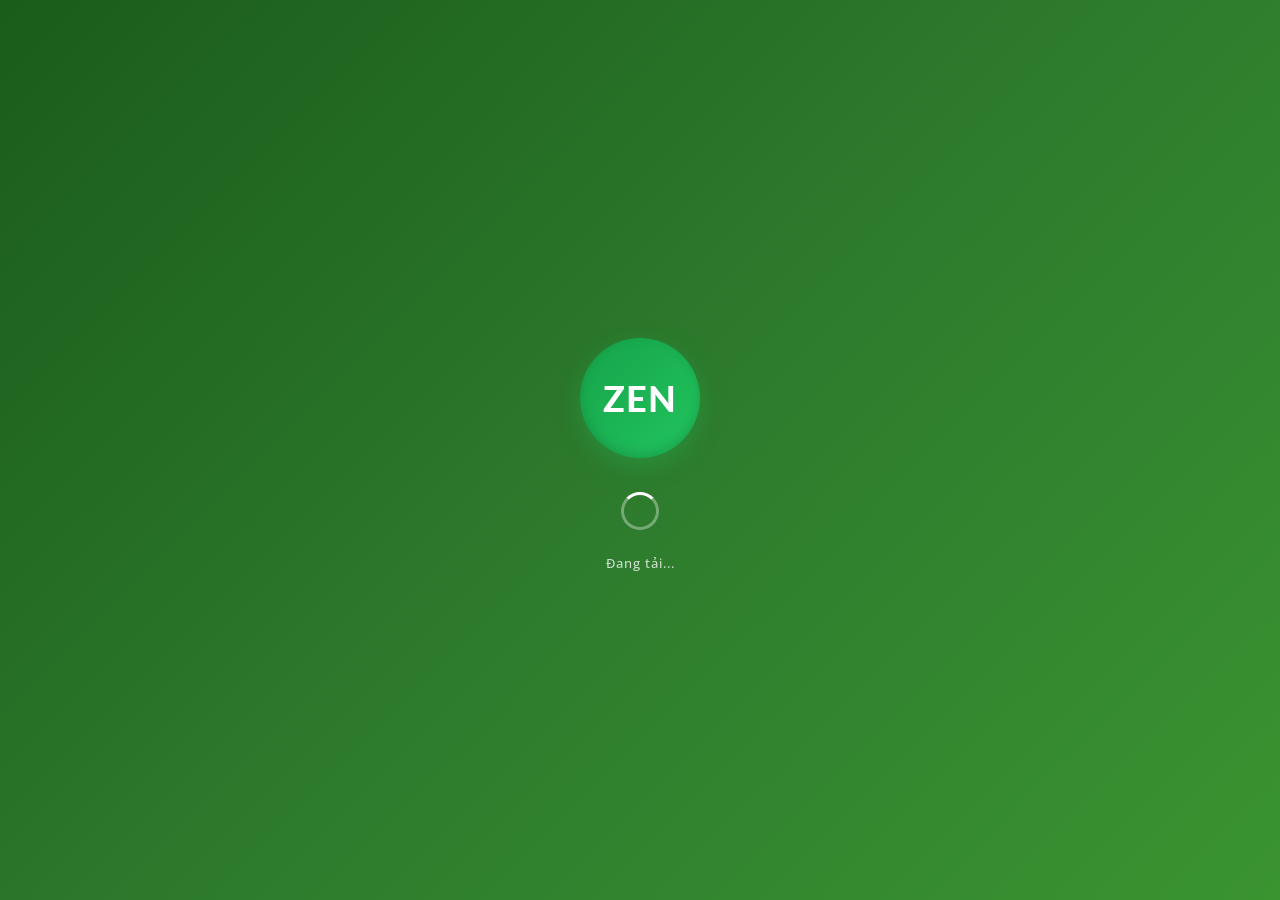
==== commit c85726a2: "Update index.html" ====
--- a/index.html
+++ b/index.html
@@ -13,7 +13,7 @@
   <link rel="preconnect" href="https://fonts.googleapis.com" crossorigin><link href="https://fonts.googleapis.com/css2?family=Lato:wght@300;400;700;900&family=Open+Sans:wght@300;400;500;600;700&display=swap" rel="stylesheet"/>
 
   <!-- App Stylesheet -->
-  <link rel="stylesheet" href="css/style.css?v=1775195488">
+  <link rel="stylesheet" href="css/style.css?v=1775197138">
 
   <!-- CDN: Firebase -->
   <script src="https://www.gstatic.com/firebasejs/10.12.2/firebase-app-compat.js"></script>
@@ -36,13 +36,12 @@
   display:flex;flex-direction:column;align-items:center;justify-content:center;
   gap:24px;transition:opacity .3s ease;
 ">
-  <div style="background:#fff;border-radius:24px;padding:28px 36px;box-shadow:0 12px 40px rgba(0,0,0,0.3);display:flex;flex-direction:column;align-items:center;gap:12px;">
+<div style="display:flex;flex-direction:column;align-items:center;gap:16px;">
   <img src="logo.jpg"
        alt="ZEN Tea Logo"
-       style="height:150px;width:auto;max-width:240px;object-fit:contain;display:block;"
+     style="height:260px;width:auto;max-width:340px;object-fit:contain;display:block;mix-blend-mode:multiply;"
        onerror="this.onerror=null;this.style.display='none';document.getElementById('fallback-logo').style.display='flex';">
   <div id="fallback-logo" style="display:none;width:120px;height:120px;border-radius:50%;background:linear-gradient(135deg,#16a34a,#22c55e);align-items:center;justify-content:center;font-family:'Lato',sans-serif;font-size:36px;font-weight:900;color:#fff;letter-spacing:1px;margin:10px 0;box-shadow:inset 0 -4px 12px rgba(0,0,0,0.15),0 8px 24px rgba(34,197,94,0.3);">ZEN</div>
-  <div style="font-family:'Lato',sans-serif;font-size:14px;font-weight:800;color:#2d7a2d;letter-spacing:3px;text-align:center;margin-top:6px;">ZENTea</div>
   </div>
   <div style="width:38px;height:38px;border:3.5px solid rgba(255,255,255,.35);border-top-color:#fff;border-radius:50%;animation:spin .8s linear infinite;"></div>
   <div style="font-size:13px;color:rgba(255,255,255,.75);font-weight:500;letter-spacing:1px;">Đang tải...</div>
@@ -483,7 +482,6 @@
       <div class="panel-title">CHECKLIST CÔNG VIỆC</div>
     </div>
 
-    <button type="button" onclick="openContentEdit('checklist')" class="btn-edit">✏️ Chỉnh sửa</button>
   </div>
   <div class="acc-body"><div class="acc-inner">
       <div class="checklist-tabs">
@@ -2456,17 +2454,17 @@
 <!-- ═══════════════════════════════════════════════════
      App JavaScript – thứ tự quan trọng!
 ═══════════════════════════════════════════════════ -->
-<script src="js/firebase-init.js?v=1775195488"></script>
-<script src="js/config.js?v=1775195488"></script>
+<script src="js/firebase-init.js?v=1775197138"></script>
+<script src="js/config.js?v=1775197138"></script>
 <script src="js/hero-bg.js?v=1775062724" defer></script>
-<script src="js/app.js?v=1775195488"></script>
-<script src="js/data.js?v=1775195488"></script>
-<script src="js/api.js?v=1775195488"></script>
-<script src="js/auth.js?v=1775195488"></script>
-<script src="js/checklist.js?v=1775195488"></script>
-<script src="js/sections.js?v=1775195488"></script>
-<script src="js/excel.js?v=1775195488"></script>
-<script src="js/permissions.js?v=1775195488"></script>
-<script src="js/sidebar.js?v=1775195488"></script>
-
-</html>+<script src="js/app.js?v=1775197138"></script>
+<script src="js/data.js?v=1775197138"></script>
+<script src="js/api.js?v=1775197138"></script>
+<script src="js/auth.js?v=1775197138"></script>
+<script src="js/checklist.js?v=1775197138"></script>
+<script src="js/sections.js?v=1775197138"></script>
+<script src="js/excel.js?v=1775197138"></script>
+<script src="js/permissions.js?v=1775197138"></script>
+<script src="js/sidebar.js?v=1775197138"></script>
+
+</html>
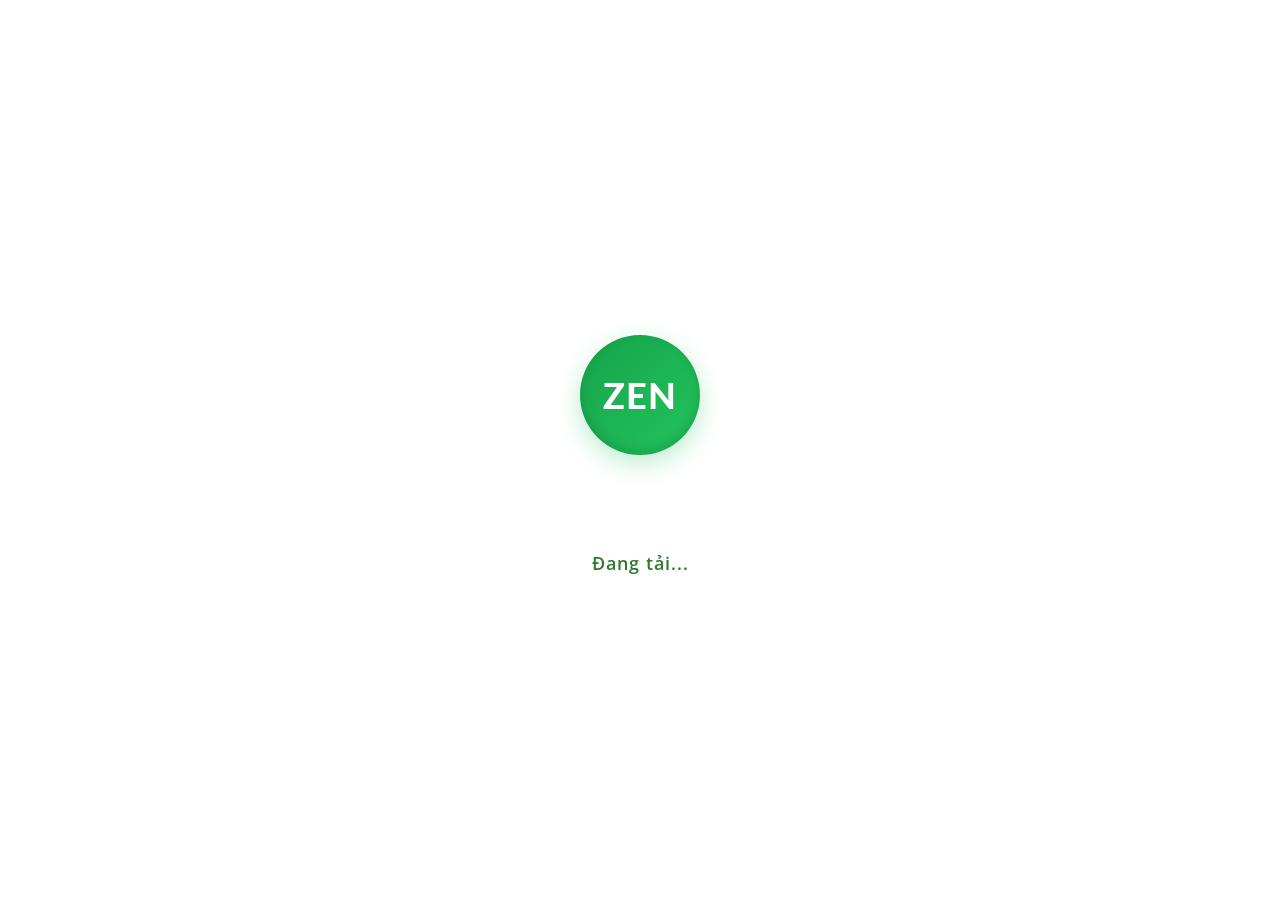
==== commit 21bb051f: "Update index.html" ====
--- a/index.html
+++ b/index.html
@@ -32,19 +32,26 @@
 <!-- Loading splash - hiện khi check session -->
 <div id="app-loading" style="
   position:fixed;inset:0;z-index:999999;
-  background:linear-gradient(135deg,#1a5c1a 0%,#2d7a2d 50%,#3a9430 100%);
+  background:#ffffff;
   display:flex;flex-direction:column;align-items:center;justify-content:center;
   gap:24px;transition:opacity .3s ease;
 ">
 <div style="display:flex;flex-direction:column;align-items:center;gap:16px;">
   <img src="logo.jpg"
        alt="ZEN Tea Logo"
-     style="height:260px;width:auto;max-width:340px;object-fit:contain;display:block;mix-blend-mode:multiply;"
+     style="height:400px;width:500px;max-width:340px;object-fit:cover;object-position:center;display:block;border-radius:50%;mix-blend-mode:multiply;filter:invert(1) hue-rotate(120deg) brightness(0.6) drop-shadow(0 0 30px rgba(255,255,255,0.5);"
        onerror="this.onerror=null;this.style.display='none';document.getElementById('fallback-logo').style.display='flex';">
   <div id="fallback-logo" style="display:none;width:120px;height:120px;border-radius:50%;background:linear-gradient(135deg,#16a34a,#22c55e);align-items:center;justify-content:center;font-family:'Lato',sans-serif;font-size:36px;font-weight:900;color:#fff;letter-spacing:1px;margin:10px 0;box-shadow:inset 0 -4px 12px rgba(0,0,0,0.15),0 8px 24px rgba(34,197,94,0.3);">ZEN</div>
   </div>
   <div style="width:38px;height:38px;border:3.5px solid rgba(255,255,255,.35);border-top-color:#fff;border-radius:50%;animation:spin .8s linear infinite;"></div>
-  <div style="font-size:13px;color:rgba(255,255,255,.75);font-weight:500;letter-spacing:1px;">Đang tải...</div>
+ <div style="font-size:18px;color:#2d7a2d;font-weight:600;letter-spacing:1px;">Đang tải<span id="dots"></span></div>
+<script>
+  let d=0;
+  setInterval(()=>{
+    d=(d+1)%4;
+    document.getElementById('dots').textContent='.'.repeat(d);
+  },400);
+</script>
 </div>
 
 <!-- SIDEBAR -->
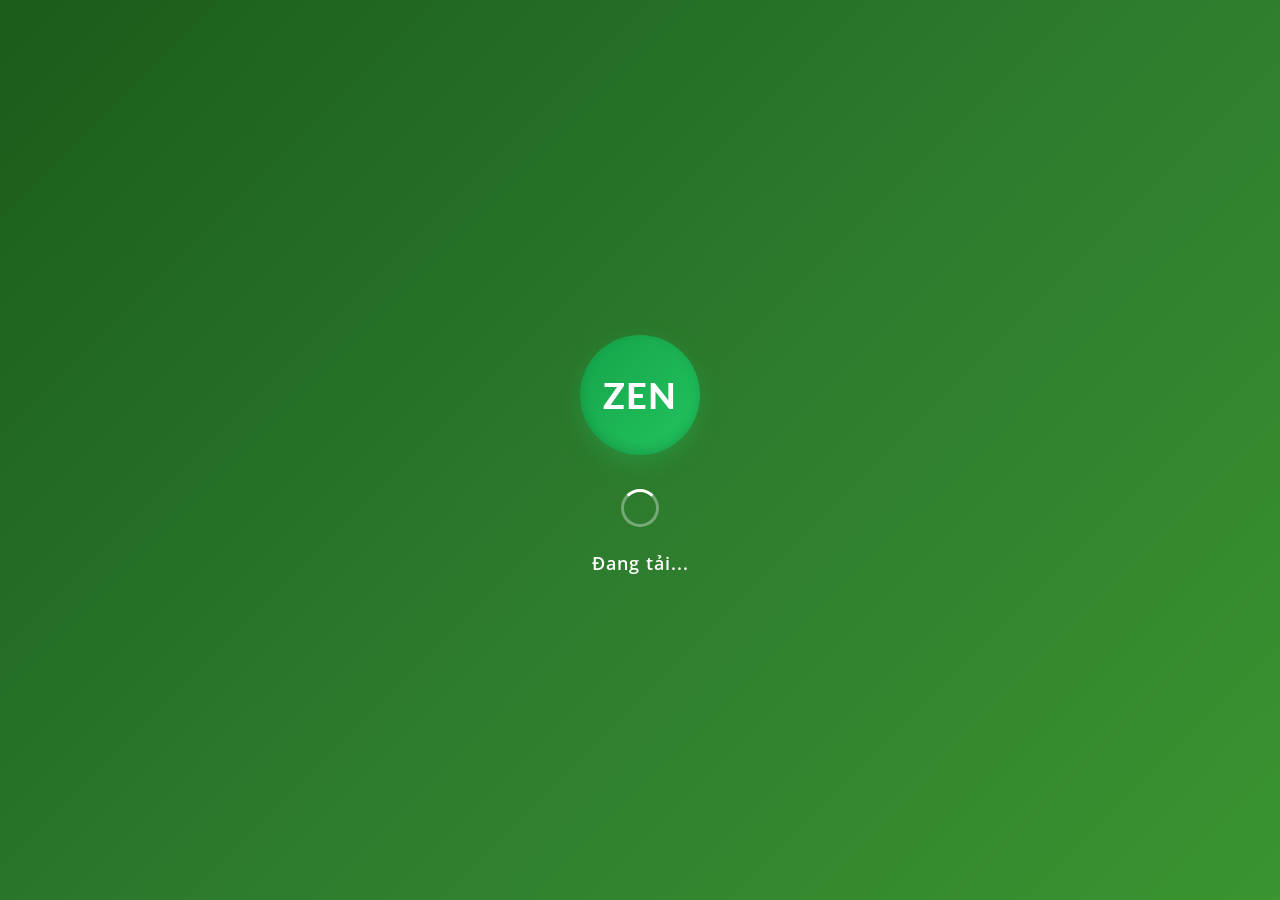
==== commit 0ee66a72: "Update index.html" ====
--- a/index.html
+++ b/index.html
@@ -32,19 +32,19 @@
 <!-- Loading splash - hiện khi check session -->
 <div id="app-loading" style="
   position:fixed;inset:0;z-index:999999;
-  background:#ffffff;
+ background:linear-gradient(135deg,#1a5c1a 0%,#2d7a2d 50%,#3a9430 100%);
   display:flex;flex-direction:column;align-items:center;justify-content:center;
   gap:24px;transition:opacity .3s ease;
 ">
 <div style="display:flex;flex-direction:column;align-items:center;gap:16px;">
   <img src="logo.jpg"
        alt="ZEN Tea Logo"
-     style="height:400px;width:500px;max-width:340px;object-fit:cover;object-position:center;display:block;border-radius:50%;mix-blend-mode:multiply;filter:invert(1) hue-rotate(120deg) brightness(0.6) drop-shadow(0 0 30px rgba(255,255,255,0.5);"
+     style="height:260px;width:260px;max-width:340px;object-fit:cover;object-position:center;display:block;border-radius:50%;mix-blend-mode:screen;filter:brightness(0.6) drop-shadow(0 0 4px rgba(255,255,255,0.9)) drop-shadow(0 0 4px rgba(255,255,255,0.5));"
        onerror="this.onerror=null;this.style.display='none';document.getElementById('fallback-logo').style.display='flex';">
   <div id="fallback-logo" style="display:none;width:120px;height:120px;border-radius:50%;background:linear-gradient(135deg,#16a34a,#22c55e);align-items:center;justify-content:center;font-family:'Lato',sans-serif;font-size:36px;font-weight:900;color:#fff;letter-spacing:1px;margin:10px 0;box-shadow:inset 0 -4px 12px rgba(0,0,0,0.15),0 8px 24px rgba(34,197,94,0.3);">ZEN</div>
   </div>
   <div style="width:38px;height:38px;border:3.5px solid rgba(255,255,255,.35);border-top-color:#fff;border-radius:50%;animation:spin .8s linear infinite;"></div>
- <div style="font-size:18px;color:#2d7a2d;font-weight:600;letter-spacing:1px;">Đang tải<span id="dots"></span></div>
+ <div style="font-size:18px;color:#ffffff;font-weight:600;letter-spacing:1px;">Đang tải<span id="dots"></span></div>
 <script>
   let d=0;
   setInterval(()=>{
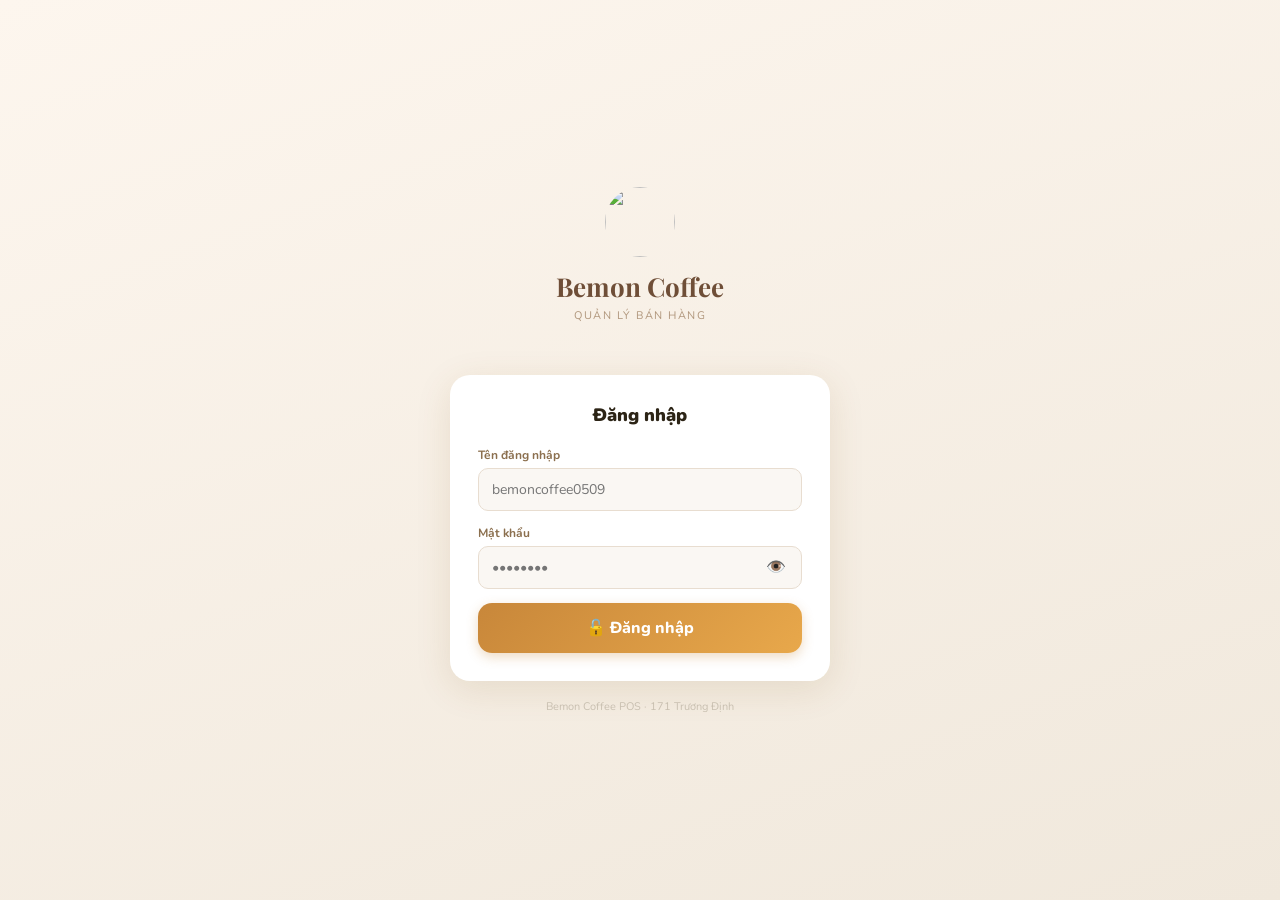
==== commit dd8ea99b: "Rename bemon-pos.html to index.html" ====
--- a/index.html
+++ b/index.html
@@ -1,2477 +1,1458 @@
 <!DOCTYPE html>
 <html lang="vi">
 <head>
-  <meta charset="UTF-8">
-  <meta name="viewport" content="width=device-width, initial-scale=1.0">
-  <title>ZENTEA – Hệ Thống Quản Lý Nội Bộ</title>
-  <link rel="icon" type="image/png" href="[data-uri]">
-  <link rel="shortcut icon" type="image/png" href="[data-uri]">
-  <link rel="apple-touch-icon" href="[data-uri]">
-  <meta name="theme-color" content="#2d7a2d">
-
-  <!-- Google Fonts -->
-  <link rel="preconnect" href="https://fonts.googleapis.com" crossorigin><link href="https://fonts.googleapis.com/css2?family=Lato:wght@300;400;700;900&family=Open+Sans:wght@300;400;500;600;700&display=swap" rel="stylesheet"/>
-
-  <!-- App Stylesheet -->
-  <link rel="stylesheet" href="css/style.css?v=1775197138">
-
-  <!-- CDN: Firebase -->
-  <script src="https://www.gstatic.com/firebasejs/10.12.2/firebase-app-compat.js"></script>
-  <script src="https://www.gstatic.com/firebasejs/10.12.2/firebase-auth-compat.js"></script>
-  <script src="https://www.gstatic.com/firebasejs/10.12.2/firebase-database-compat.js"></script>
-
-  <!-- CDN: Libraries -->
-  <script src="https://cdnjs.cloudflare.com/ajax/libs/Chart.js/4.4.1/chart.umd.min.js"></script>
-  <script src="https://cdnjs.cloudflare.com/ajax/libs/mammoth/1.6.0/mammoth.browser.min.js"></script>
-  <script src="https://cdnjs.cloudflare.com/ajax/libs/xlsx/0.18.5/xlsx.full.min.js"></script>
-<link href="https://fonts.googleapis.com/css2?family=Nunito:wght@900&display=swap" rel="stylesheet">
+<meta charset="UTF-8"/>
+<meta name="viewport" content="width=device-width,initial-scale=1,viewport-fit=cover,maximum-scale=1,user-scalable=no"/>
+<title>Bemon Coffee POS</title>
+<link href="https://fonts.googleapis.com/css2?family=Nunito:wght@400;600;700;800;900&family=Playfair+Display:wght@700&display=swap" rel="stylesheet"/>
+<script src="https://cdn.jsdelivr.net/npm/chart.js@4.4.0/dist/chart.umd.min.js"></script>
+<style>
+*{box-sizing:border-box;margin:0;padding:0;-webkit-tap-highlight-color:transparent}
+:root{--brown:#6F4E37;--accent:#c8873a;--accent2:#e8a84b;--bg:#f5f0eb;--card:#fff;--border:#e8ddd0;--text:#2c2416;--sub:#b0967c;--muted:#8b6f4e}
+::-webkit-scrollbar{width:0;height:0}
+html,body{height:100%;background:var(--bg);color:var(--text);overflow:hidden;font-family:'Nunito',sans-serif}
+button,input,select,textarea{font-family:'Nunito',sans-serif}
+input,select{-webkit-appearance:none;appearance:none}
+input[type=date]{font-size:14px!important}
+@keyframes slideUp{from{transform:translateY(100%);opacity:.5}to{transform:translateY(0);opacity:1}}
+@keyframes fadeIn{from{opacity:0;transform:translateY(6px)}to{opacity:1;transform:translateY(0)}}
+.slide-up{animation:slideUp .26s cubic-bezier(.32,1,.55,1)}
+.fade-in{animation:fadeIn .22s ease}
+
+/* ── Layout ── */
+#login-wrap{position:fixed;inset:0;z-index:1000;background:linear-gradient(160deg,#fdf6ee,#f0e8dc);display:flex;flex-direction:column;align-items:center;justify-content:center;padding:20px}
+#app{height:100dvh;display:flex;flex-direction:column;display:none}
+#header{background:#fff;border-bottom:1px solid var(--border);padding:12px 16px;padding-top:calc(env(safe-area-inset-top,0px) + 12px);display:flex;align-items:center;justify-content:space-between;flex-shrink:0;box-shadow:0 2px 6px rgba(120,80,20,.06);z-index:50;position:relative}
+#content-area{flex:1;overflow:hidden;position:relative}
+.page{position:absolute;inset:0;overflow-y:auto;overflow-x:hidden;-webkit-overflow-scrolling:touch;padding:14px 14px 90px;opacity:0;pointer-events:none;transition:opacity .15s}
+.page.active{opacity:1;pointer-events:auto}
+#bottom-nav{position:fixed;bottom:0;left:0;right:0;background:#fff;border-top:1px solid var(--border);display:flex;padding-bottom:env(safe-area-inset-bottom,0px);z-index:100;box-shadow:0 -2px 10px rgba(120,80,20,.07)}
+.nb{flex:1;padding:9px 0 7px;background:transparent;border:none;cursor:pointer;display:flex;flex-direction:column;align-items:center;gap:2px}
+.nb .ni{font-size:20px}
+.nb .nl{font-size:10px;font-weight:700;color:var(--sub)}
+.nb.on .nl{color:var(--accent)}
+.nb .nd{width:20px;height:2.5px;background:var(--accent);border-radius:2px;display:none}
+.nb.on .nd{display:block}
+
+/* ── Toast ── */
+#toast{position:fixed;top:calc(env(safe-area-inset-top,0px)+14px);left:50%;transform:translateX(-50%) translateY(-10px);background:#22c55e;color:#fff;padding:10px 22px;border-radius:40px;font-weight:800;font-size:14px;z-index:9999;box-shadow:0 4px 18px rgba(34,197,94,.35);white-space:nowrap;opacity:0;transition:opacity .25s,transform .25s;pointer-events:none}
+#toast.show{opacity:1;transform:translateX(-50%) translateY(0)}
+
+/* ── Overlay / Sheet / Modal ── */
+.overlay{position:fixed;inset:0;z-index:400;display:flex;flex-direction:column;justify-content:flex-end;visibility:hidden;pointer-events:none}
+.overlay.on{visibility:visible;pointer-events:auto}
+.ov-bg{position:absolute;inset:0;background:rgba(0,0,0,.45);backdrop-filter:blur(3px);opacity:0;transition:opacity .25s}
+.overlay.on .ov-bg{opacity:1}
+.sh-body{position:relative;background:#fff;border-radius:20px 20px 0 0;max-height:86vh;display:flex;flex-direction:column;box-shadow:0 -6px 32px rgba(0,0,0,.16);transform:translateY(100%);transition:transform .26s cubic-bezier(.32,1,.55,1)}
+.overlay.on .sh-body{transform:translateY(0)}
+.sh-handle{width:40px;height:4px;background:#d0c4b0;border-radius:2px;margin:12px auto 0;flex-shrink:0}
+.sh-hdr{display:flex;align-items:center;justify-content:space-between;padding:10px 18px 8px;flex-shrink:0}
+.sh-title{font-weight:900;font-size:16px;color:var(--text)}
+.sh-close{background:var(--bg);border:none;border-radius:8px;width:30px;height:30px;cursor:pointer;font-size:16px;color:var(--muted);display:flex;align-items:center;justify-content:center}
+.sh-body>.sh-content{flex:1;overflow-y:auto;padding:0 18px 28px;-webkit-overflow-scrolling:touch}
+
+/* form modal — higher z */
+.fm{z-index:500}
+.fm .sh-body{max-height:93vh}
+
+/* ── Login ── */
+.login-card{background:#fff;border-radius:20px;padding:28px;width:100%;max-width:380px;box-shadow:0 8px 36px rgba(120,80,20,.12)}
+.login-logo{width:70px;height:70px;display:block;margin:0 auto 12px}
+.login-brand{font-family:'Playfair Display',serif;font-size:26px;color:var(--brown);font-weight:700;text-align:center}
+.login-sub{font-size:11px;color:var(--sub);text-align:center;letter-spacing:1.5px;margin-top:4px;margin-bottom:28px}
+.login-err{background:#fee2e2;color:#dc2626;border-radius:10px;padding:10px 14px;font-size:13px;font-weight:700;margin-bottom:14px;display:none;text-align:center}
+.pass-wrap{position:relative}
+.pass-eye{position:absolute;right:12px;top:50%;transform:translateY(-50%);background:none;border:none;cursor:pointer;font-size:16px;padding:4px;color:var(--muted)}
+
+/* ── Form fields ── */
+.fg{margin-bottom:14px}
+.fl{font-size:12px;font-weight:700;color:var(--muted);display:block;margin-bottom:5px}
+.fi{width:100%;background:#faf7f3;border:1.5px solid var(--border);border-radius:10px;padding:11px 13px;font-size:14px;color:var(--text);outline:none;transition:border-color .15s}
+.fi:focus{border-color:var(--accent)}
+.fi-pass{padding-right:42px}
+.form-row{display:grid;grid-template-columns:1fr 1fr;gap:10px}
+.cogs-box{background:#fffbeb;border:1.5px solid #fde68a;border-radius:12px;padding:12px 14px;margin-bottom:14px}
+.cogs-title{font-size:12px;font-weight:800;color:#92400e;margin-bottom:8px}
+
+/* ── Buttons ── */
+.btn{border:none;border-radius:12px;padding:12px 18px;font-weight:800;font-size:14px;cursor:pointer;transition:all .15s;display:inline-flex;align-items:center;justify-content:center;gap:6px}
+.btn-pr{background:linear-gradient(135deg,var(--accent),var(--accent2));color:#fff;box-shadow:0 4px 12px rgba(200,135,58,.3)}
+.btn-pr:active{filter:brightness(.92)}
+.btn-gh{background:var(--bg);color:var(--muted);border:1px solid var(--border)}
+.btn-dn{background:#fee2e2;color:#dc2626;border:1px solid #fca5a5}
+.btn-gn{background:linear-gradient(135deg,#16a34a,#22c55e);color:#fff}
+.btn-full{width:100%}
+.btn-row{display:flex;gap:10px}
+.btn-sm-edit{background:#f0f6ff;color:#3b82f6;border:1px solid #bfdbfe;border-radius:8px;padding:5px 10px;cursor:pointer;font-size:12px;font-weight:700}
+.btn-sm-del{background:#fee2e2;color:#dc2626;border:1px solid #fca5a5;border-radius:8px;padding:5px 10px;cursor:pointer;font-size:12px;font-weight:700}
+
+/* ── Header action button ── */
+.hbtn{background:var(--bg);border:1px solid var(--border);border-radius:10px;padding:7px 12px;cursor:pointer;font-weight:800;font-size:12px;color:var(--muted);display:flex;align-items:center;gap:5px}
+.hbtn-ac{background:linear-gradient(135deg,var(--accent),var(--accent2));color:#fff;border:none;box-shadow:0 3px 8px rgba(200,135,58,.25)}
+.hbtn-gn{background:linear-gradient(135deg,#16a34a,#22c55e);color:#fff;border:none}
+.hbtn-rd{background:#fee2e2;color:#dc2626;border:1px solid #fca5a5}
+#cart-fab{position:relative}
+#cart-badge{position:absolute;top:-6px;right:-6px;background:#e53e3e;color:#fff;border-radius:50%;width:18px;height:18px;font-size:10px;font-weight:900;display:none;align-items:center;justify-content:center}
+
+/* ── Cards ── */
+.card{background:#fff;border:1.5px solid var(--border);border-radius:14px;padding:14px;box-shadow:0 2px 6px rgba(120,80,20,.04);margin-bottom:12px}
+.sc{background:#fff;border-radius:13px;padding:12px;box-shadow:0 2px 6px rgba(120,80,20,.04)}
+.sc-icon{font-size:19px;margin-bottom:3px}
+.sc-label{font-size:10px;color:var(--muted);font-weight:600;margin-bottom:2px}
+.sc-val{font-weight:900;font-size:14px}
+.sc-sub{font-size:9px;color:var(--sub);margin-top:1px}
+.grid2{display:grid;grid-template-columns:1fr 1fr;gap:10px;margin-bottom:12px}
+.grid3{display:grid;grid-template-columns:1fr 1fr 1fr;gap:8px;margin-bottom:12px}
+.grid4{display:grid;grid-template-columns:1fr 1fr 1fr 1fr;gap:6px}
+
+/* ── Chips ── */
+.chip-row{display:flex;gap:8px;overflow-x:auto;padding-bottom:8px;margin-bottom:12px;-webkit-overflow-scrolling:touch}
+.chip{flex-shrink:0;background:#fff;color:var(--muted);border:1px solid var(--border);border-radius:20px;padding:7px 14px;cursor:pointer;font-weight:700;font-size:13px;display:flex;align-items:center;gap:4px;white-space:nowrap;transition:all .13s}
+.chip.on{background:var(--accent);color:#fff;border-color:var(--accent)}
+
+/* ── Menu grid ── */
+.mgrid{display:grid;grid-template-columns:repeat(auto-fill,minmax(152px,1fr));gap:10px}
+.mi{background:#fff;border:1.5px solid var(--border);border-radius:14px;padding:12px;cursor:pointer;transition:transform .12s,box-shadow .12s}
+.mi:active{transform:scale(.97);box-shadow:0 4px 12px rgba(120,80,20,.1)}
+.mi-icon{font-size:26px;text-align:center;margin-bottom:5px}
+.mi-name{font-weight:800;font-size:12px;line-height:1.35;color:var(--text);margin-bottom:1px}
+.mi-cat{font-size:10px;color:var(--sub);margin-bottom:8px}
+.sz-row{display:flex;gap:3px;margin-bottom:8px}
+.sz-btn{flex:1;border:1px solid var(--border);border-radius:7px;font-size:10px;font-weight:700;padding:4px 0;cursor:pointer;background:#f5f0eb;color:var(--muted);line-height:1.3;transition:all .1s}
+.sz-btn.on{background:var(--accent);color:#fff;border-color:var(--accent)}
+.mi-foot{display:flex;justify-content:space-between;align-items:center}
+.mi-price{color:var(--accent);font-weight:900;font-size:13px}
+.add-btn{background:linear-gradient(135deg,var(--accent),var(--accent2));color:#fff;border:none;border-radius:8px;width:28px;height:28px;cursor:pointer;font-size:17px;font-weight:900;display:flex;align-items:center;justify-content:center;transition:filter .12s}
+.add-btn:active{filter:brightness(.88)}
+
+/* ── Cart / Pay ── */
+.ci{background:#faf7f3;border-radius:12px;padding:11px 13px;margin-bottom:8px;display:flex;align-items:center;gap:10px;border:1px solid #ede5d8}
+.ci-name{font-weight:700;font-size:13px;overflow:hidden;text-overflow:ellipsis;white-space:nowrap}
+.sz-badge{background:#f0e8dc;color:var(--muted);font-size:10px;font-weight:800;padding:1px 6px;border-radius:4px}
+.ci-price{color:var(--accent);font-size:12px;font-weight:800}
+.qrow{display:flex;align-items:center;gap:6px;flex-shrink:0}
+.qbtn{background:#f0e8e0;color:var(--muted);border:none;border-radius:8px;width:30px;height:30px;cursor:pointer;font-weight:800;font-size:16px;display:flex;align-items:center;justify-content:center;transition:background .1s}
+.qbtn:active{background:var(--accent);color:#fff}
+.pay-grid{display:grid;grid-template-columns:1fr 1fr;gap:8px;margin-bottom:18px}
+.pc{border:1.5px solid var(--border);border-radius:12px;padding:12px 10px;cursor:pointer;display:flex;align-items:center;gap:8px;background:#fff;transition:all .13s;text-align:left;width:100%}
+.pc-icon{font-size:22px}
+.pc-name{font-weight:800;font-size:13px}
+.pc-check{font-size:10px;font-weight:700;margin-top:2px}
+
+/* ── Invoice sheet ── */
+.inv-tbl-hdr{display:grid;grid-template-columns:1fr 28px 76px 78px;padding:8px 12px;background:#f0e8dc;gap:4px}
+.inv-tbl-row{display:grid;grid-template-columns:1fr 28px 76px 78px;padding:9px 12px;gap:4px;border-bottom:1px dashed var(--border);align-items:center}
+.inv-tbl-row:last-child{border-bottom:none}
+.inv-tbl-row:nth-child(even){background:#fff}
+.inv-tbl-row:nth-child(odd){background:#faf7f3}
+.th{font-size:10px;font-weight:800;color:var(--muted)}
+.tr{text-align:right}
+.inv-grand{display:flex;justify-content:space-between;border-top:2px solid var(--text);padding-top:10px;margin-top:8px}
+.inv-sheet-foot{display:flex;gap:10px;padding:12px 20px;padding-bottom:calc(env(safe-area-inset-bottom,0px)+12px);border-top:1px solid #f0e8dc;background:#fff;flex-shrink:0}
+
+/* ── Report stats row ── */
+.rpt-hdr{display:flex;align-items:flex-start;justify-content:space-between;margin-bottom:14px;gap:8px;flex-wrap:wrap}
+.rpt-title-block{flex:1;min-width:0}
+.rpt-title{font-weight:900;font-size:17px;color:var(--text)}
+.rpt-sub{font-size:11px;color:var(--sub);margin-top:2px}
+.rpt-controls{display:flex;gap:6px;align-items:center;flex-wrap:wrap}
+.rpt-stats-scroll{display:flex;gap:8px;overflow-x:auto;-webkit-overflow-scrolling:touch;padding-bottom:4px;margin-bottom:12px}
+.rpt-stat{background:#fff;border:1.5px solid var(--border);border-radius:12px;padding:12px 14px;flex-shrink:0;min-width:120px;box-shadow:0 2px 6px rgba(120,80,20,.04)}
+.rpt-stat-label{font-size:10px;color:var(--muted);font-weight:600;margin-bottom:4px}
+.rpt-stat-val{font-weight:900;font-size:15px;margin-bottom:2px}
+.rpt-stat-sub{font-size:10px;color:var(--sub)}
+/* Stacked chart legend */
+.chart-legend{display:flex;gap:12px;margin-bottom:10px;flex-wrap:wrap}
+.cl-item{display:flex;align-items:center;gap:5px;font-size:11px;color:var(--muted);font-weight:600}
+.cl-dot{width:10px;height:10px;border-radius:3px;flex-shrink:0}
+/* Product table */
+.ptbl{width:100%;border-collapse:collapse;font-size:12px;min-width:520px}
+.ptbl thead tr{background:#faf7f3}
+.ptbl th{padding:9px 8px;text-align:left;font-weight:800;font-size:10px;color:var(--muted);border-bottom:1.5px solid var(--border);white-space:nowrap}
+.ptbl th.tr{text-align:right}
+.ptbl td{padding:10px 8px;border-bottom:1px solid #f5f0eb;vertical-align:middle}
+.ptbl td.tr{text-align:right}
+.ptbl tbody tr:hover{background:#fdf9f5}
+.cat-badge{border-radius:20px;padding:3px 9px;font-size:10px;font-weight:700;display:inline-flex;align-items:center;gap:3px;white-space:nowrap}
+.pct-badge{border-radius:6px;padding:2px 7px;font-size:11px;font-weight:800}
+/* Podium cards */
+.podium-row{display:grid;grid-template-columns:1fr 1fr 1fr;gap:10px;margin-bottom:16px}
+.pod-card{background:#fff;border:1.5px solid var(--border);border-radius:16px;padding:16px 12px;text-align:center;box-shadow:0 3px 12px rgba(120,80,20,.07);position:relative;overflow:hidden}
+.pod-medal{font-size:30px;margin-bottom:6px;display:block}
+.pod-name{font-weight:800;font-size:12px;line-height:1.4;margin-bottom:3px;color:var(--text)}
+.pod-cat{font-size:10px;color:var(--sub);margin-bottom:8px;display:flex;align-items:center;justify-content:center;gap:3px}
+.pod-rev{font-weight:900;font-size:14px;margin-bottom:3px}
+.pod-info{font-size:10px;color:var(--muted)}
+.pod-profit{font-size:11px;font-weight:800;margin-top:4px}
+/* Report filter row */
+.rpt-filter-card{background:#fff;border:1.5px solid var(--border);border-radius:14px;padding:12px 14px;margin-bottom:12px;box-shadow:0 2px 6px rgba(120,80,20,.04)}
+.mode-toggle{display:flex;background:var(--bg);border-radius:10px;padding:3px;margin-bottom:10px}
+.mt-btn{flex:1;border:none;border-radius:8px;padding:8px;font-weight:700;font-size:13px;cursor:pointer;transition:all .13s;color:var(--muted);background:transparent}
+.mt-btn.on{background:var(--accent);color:#fff}
+.rng-row{display:flex;gap:6px}
+.rng-btn{flex:1;border:1.5px solid var(--border);border-radius:9px;padding:8px 0;cursor:pointer;font-weight:700;font-size:12px;background:#fff;color:var(--muted);transition:all .13s}
+.rng-btn.on{background:var(--accent);color:#fff;border-color:var(--accent)}
+.pay-row{display:flex;justify-content:space-between;align-items:center;padding:9px 0;border-bottom:1px solid #f5f0eb}
+.pay-row:last-child{border-bottom:none}
+.chart-wrap{position:relative;height:220px}
+
+/* ── Invoice list ── */
+.inv-card{background:#fff;border:1.5px solid var(--border);border-radius:14px;padding:14px;margin-bottom:10px}
+.inv-card-top{display:flex;justify-content:space-between;align-items:flex-start;margin-bottom:8px}
+.item-tags{display:flex;flex-wrap:wrap;gap:5px;margin-bottom:10px}
+.itag{background:#faf7f3;border:1px solid var(--border);border-radius:7px;padding:3px 8px;font-size:11px;color:var(--muted)}
+.pm-badge{border-radius:6px;padding:2px 8px;font-size:11px;font-weight:800;display:inline-block}
+
+/* ── Inventory ── */
+.inv-sub-bar{background:#fff;border-bottom:1px solid var(--border);display:flex;overflow-x:auto;-webkit-overflow-scrolling:touch;flex-shrink:0}
+.ist{flex-shrink:0;padding:12px 16px;background:transparent;border:none;border-bottom:2.5px solid transparent;color:var(--muted);cursor:pointer;font-weight:700;font-size:13px;white-space:nowrap}
+.ist.on{color:var(--accent);border-bottom-color:var(--accent)}
+.icard{background:#fff;border:1.5px solid var(--border);border-radius:14px;padding:14px;margin-bottom:8px}
+.mc4{display:grid;grid-template-columns:repeat(4,1fr);gap:6px}
+.mc3{display:grid;grid-template-columns:repeat(3,1fr);gap:6px}
+.mcell{background:#faf7f3;border-radius:8px;padding:6px 8px;text-align:center}
+.ml{font-size:9px;color:var(--sub);margin-bottom:2px}
+.mv{font-weight:800;font-size:11px}
+.mb-low{background:#fee2e2;color:#dc2626;border-radius:5px;padding:1px 6px;font-size:9px;font-weight:800;margin-left:6px}
+.mgb{border-radius:6px;padding:3px 8px;font-size:11px;font-weight:800;display:inline-block}
+.mgb-h{background:#dcfce7;color:#16a34a}
+.mgb-m{background:#fef9c3;color:#92400e}
+.mgb-l{background:#fee2e2;color:#dc2626}
+.pblock{background:#faf7f3;border-radius:12px;padding:12px;margin-bottom:8px;border:1px solid var(--border)}
+.pline{display:flex;justify-content:space-between;padding:5px 0;border-bottom:1px dashed #f0e8dc;font-size:12px}
+.pline:last-child{border-bottom:none}
+.void-warn{background:#fee2e2;border-radius:10px;padding:9px 12px;margin-bottom:12px;font-size:13px;color:#dc2626;font-weight:700;border:1px solid #fca5a5}
+
+/* ── Empty state ── */
+.empty{text-align:center;padding:50px 20px;color:#c8bfb0}
+.empty-ic{font-size:44px;margin-bottom:10px}
+.empty-tx{font-weight:700;font-size:14px}
+.empty-sub{font-size:12px;margin-top:6px}
+
+/* ── Inventory page layout ── */
+#page-inventory{padding:0}
+.inv-page-body{position:absolute;top:47px;left:0;right:0;bottom:0;overflow-y:auto;-webkit-overflow-scrolling:touch}
+.inv-sub{display:none;padding:14px 14px 90px}
+.inv-sub.on{display:block}
+</style>
 </head>
-
 <body>
 
-<!-- Loading splash - hiện khi check session -->
-<div id="app-loading" style="
-  position:fixed;inset:0;z-index:999999;
- background:linear-gradient(135deg,#1a5c1a 0%,#2d7a2d 50%,#3a9430 100%);
-  display:flex;flex-direction:column;align-items:center;justify-content:center;
-  gap:24px;transition:opacity .3s ease;
-">
-<div style="display:flex;flex-direction:column;align-items:center;gap:16px;">
-  <img src="logo.jpg"
-       alt="ZEN Tea Logo"
-     style="height:260px;width:260px;max-width:340px;object-fit:cover;object-position:center;display:block;border-radius:50%;mix-blend-mode:screen;filter:brightness(0.6) drop-shadow(0 0 4px rgba(255,255,255,0.9)) drop-shadow(0 0 4px rgba(255,255,255,0.5));"
-       onerror="this.onerror=null;this.style.display='none';document.getElementById('fallback-logo').style.display='flex';">
-  <div id="fallback-logo" style="display:none;width:120px;height:120px;border-radius:50%;background:linear-gradient(135deg,#16a34a,#22c55e);align-items:center;justify-content:center;font-family:'Lato',sans-serif;font-size:36px;font-weight:900;color:#fff;letter-spacing:1px;margin:10px 0;box-shadow:inset 0 -4px 12px rgba(0,0,0,0.15),0 8px 24px rgba(34,197,94,0.3);">ZEN</div>
+<!-- ── LOGIN ── -->
+<div id="login-wrap">
+  <div style="text-align:center;margin-bottom:24px">
+    <img src="logo.jpg" class="login-logo" style="border-radius:50%;object-fit:cover"/>
+    <div class="login-brand">Bemon Coffee</div>
+    <div class="login-sub">QUẢN LÝ BÁN HÀNG</div>
   </div>
-  <div style="width:38px;height:38px;border:3.5px solid rgba(255,255,255,.35);border-top-color:#fff;border-radius:50%;animation:spin .8s linear infinite;"></div>
- <div style="font-size:18px;color:#ffffff;font-weight:600;letter-spacing:1px;">Đang tải<span id="dots"></span></div>
-<script>
-  let d=0;
-  setInterval(()=>{
-    d=(d+1)%4;
-    document.getElementById('dots').textContent='.'.repeat(d);
-  },400);
-</script>
+  <div class="login-card">
+    <div style="font-weight:900;font-size:18px;text-align:center;margin-bottom:20px;color:var(--text)">Đăng nhập</div>
+    <div class="fg"><label class="fl">Tên đăng nhập</label><input class="fi" id="lu" type="text" placeholder="bemoncoffee0509" autocomplete="username" autocapitalize="none" autocorrect="off"/></div>
+    <div class="fg"><label class="fl">Mật khẩu</label>
+      <div class="pass-wrap"><input class="fi fi-pass" id="lp" type="password" placeholder="••••••••" autocomplete="current-password"/>
+      <button class="pass-eye" onclick="togglePW()" id="peye">👁️</button></div>
+    </div>
+    <div class="login-err" id="lerr"></div>
+    <button class="btn btn-pr btn-full" id="lbtn" onclick="doLogin()" style="font-size:16px;padding:14px;border-radius:14px">🔓 Đăng nhập</button>
+  </div>
+  <div style="text-align:center;margin-top:18px;font-size:11px;color:#c8bfb0">Bemon Coffee POS · 171 Trương Định</div>
 </div>
 
-<!-- SIDEBAR -->
-
-<!-- Pending Approval Screen -->
-<div id="pending-screen" style="display:none;">
-  <div class="pending-card">
-    <div class="pending-icon">⏳</div>
-    <div class="pending-title">Chờ phê duyệt</div>
-    <div class="pending-sub">Tài khoản của bạn đang chờ quản trị viên phê duyệt. Vui lòng liên hệ admin để được cấp quyền truy cập.</div>
-    <div class="pending-email" id="pending-email-display"></div>
-    <div style="font-size:12px;color:#9ca3af;margin-bottom:20px;">Bạn sẽ được thông báo khi được duyệt.</div>
-    <button class="pending-logout" onclick="logoutPending()">Đăng xuất</button>
+<!-- ── APP ── -->
+<div id="app">
+  <div id="header">
+    <div style="display:flex;align-items:center;gap:9px">
+      <img src="logo.jpg" style="width:34px;height:34px;flex-shrink:0;border-radius:50%;object-fit:cover"/>
+      <div>
+        <div style="font-family:'Playfair Display',serif;font-size:17px;color:var(--brown);line-height:1">Bemon Coffee</div>
+        <div style="font-size:9px;color:var(--sub);letter-spacing:1.5px;margin-top:2px">171 TRƯƠNG ĐỊNH</div>
+      </div>
+    </div>
+    <div id="hdr-actions" style="display:flex;gap:7px;align-items:center"></div>
+  </div>
+
+  <div id="content-area">
+    <!-- ORDER -->
+    <div class="page active fade-in" id="page-order">
+      <div class="chip-row" id="cat-chips"></div>
+      <div class="mgrid" id="menu-grid"></div>
+    </div>
+    <!-- REPORT -->
+    <div class="page" id="page-report"></div>
+    <!-- INVOICES -->
+    <div class="page" id="page-invoices"></div>
+    <!-- PRODUCTS -->
+    <div class="page" id="page-products"></div>
+
+    <!-- INVENTORY -->
+    <div class="page" id="page-inventory">
+      <div class="inv-sub-bar" id="inv-sub-bar">
+        <button class="ist on" onclick="setInvTab('items')">📋 Mặt hàng</button>
+        <button class="ist" onclick="setInvTab('ingredients')">🧪 Nguyên liệu</button>
+        <button class="ist" onclick="setInvTab('purchase')">🚚 Nhập hàng</button>
+        <button class="ist" onclick="setInvTab('void')">🗑️ Huỷ hàng</button>
+      </div>
+      <div class="inv-page-body">
+        <div class="inv-sub on" id="isub-items"></div>
+        <div class="inv-sub" id="isub-ingredients"></div>
+        <div class="inv-sub" id="isub-purchase"></div>
+        <div class="inv-sub" id="isub-void"></div>
+      </div>
+    </div>
+  </div>
+
+  <div id="bottom-nav">
+    <button class="nb on" onclick="goTab('order')"><span class="ni">🛒</span><span class="nl">Bán hàng</span><div class="nd"></div></button>
+    <button class="nb" onclick="goTab('report')"><span class="ni">📊</span><span class="nl">Báo cáo</span><div class="nd"></div></button>
+    <button class="nb" onclick="goTab('products')"><span class="ni">🏆</span><span class="nl">Sản phẩm</span><div class="nd"></div></button>
+    <button class="nb" onclick="goTab('invoices')"><span class="ni">🧾</span><span class="nl">Hoá đơn</span><div class="nd"></div></button>
+    <button class="nb" onclick="goTab('inventory')"><span class="ni">📦</span><span class="nl">Kho</span><div class="nd"></div></button>
   </div>
 </div>
 
-<!-- Approval Panel -->
-<div id="approval-panel">
-  <div class="approval-card">
-    <div class="approval-header">
-      <h3>🔑 Quản lý yêu cầu truy cập</h3>
-      <button onclick="$('approval-panel').style.display='none'" style="background:rgba(255,255,255,.2);border:none;color:#fff;width:32px;height:32px;border-radius:50%;cursor:pointer;font-size:18px;">×</button>
-    </div>
-    <!-- Tabs -->
-    <div style="display:flex;border-bottom:2px solid #e5e7eb;padding:0 24px;background:#fff;position:sticky;top:60px;z-index:1;">
-      <button id="tab-pending" onclick="switchApprovalTab('pending')"
-        style="padding:12px 20px;border:none;background:none;font-family:'Open Sans',sans-serif;font-size:13px;font-weight:700;cursor:pointer;border-bottom:3px solid var(--green);color:var(--green);margin-bottom:-2px;">
-        ⏳ Chờ duyệt <span id="tab-pending-count"></span>
-      </button>
-      <button id="tab-members" onclick="switchApprovalTab('members')"
-        style="padding:12px 20px;border:none;background:none;font-family:'Open Sans',sans-serif;font-size:13px;font-weight:600;cursor:pointer;color:#6b7280;margin-bottom:-2px;">
-        👥 Thành viên <span id="tab-members-count"></span>
-      </button>
-    </div>
-    <div class="approval-body">
-      <div id="approval-list"><div class="no-pending">Đang tải...</div></div>
-      <div id="members-list" style="display:none;"></div>
-    </div>
+<div id="toast"></div>
+
+<!-- ── SHEETS ── -->
+<div class="overlay" id="ov-cart">
+  <div class="ov-bg" onclick="closeOv('ov-cart')"></div>
+  <div class="sh-body">
+    <div class="sh-handle"></div>
+    <div class="sh-hdr"><div class="sh-title" id="cart-title">🛒 Giỏ hàng</div><button class="sh-close" onclick="closeOv('ov-cart')">✕</button></div>
+    <div class="sh-content" id="cart-body"></div>
   </div>
 </div>
 
-<!-- Sidebar Overlay -->
-
-<!-- LEFT SIDEBAR -->
-
-<!-- ══ SLIM TOPBAR ══ -->
-<div id="topbar">
-  <button id="sidebar-toggle" onclick="sidebarOpen()" title="Menu">
-    <svg width="22" height="22" viewBox="0 0 24 24" fill="none" stroke="currentColor" stroke-width="2.2" stroke-linecap="round">
-      <line x1="3" y1="6" x2="21" y2="6"/><line x1="3" y1="12" x2="21" y2="12"/><line x1="3" y1="18" x2="21" y2="18"/>
-    </svg>
-  </button>
-    <div class="tb-logo">
- <img id="sb-logo-img" src="logo.jpg" alt="ZENTea" style="height:38px;object-fit:contain;border-radius:20%;">
-    <span class="tb-logo-text">ZENTea</span>
-  </div>
-
-  <div class="tb-right">
-    <button id="approve-btn" onclick="openApprovalPanel()" style="display:none;">
-      🔑 <span id="pending-badge"></span> Duyệt
-    </button>
-    <div id="tb-user" style="display:none;"></div>
+<div class="overlay" id="ov-pay">
+  <div class="ov-bg" onclick="closeOv('ov-pay')"></div>
+  <div class="sh-body" style="max-height:78vh">
+    <div class="sh-handle"></div>
+    <div class="sh-hdr"><div class="sh-title">💳 Thanh toán</div><button class="sh-close" onclick="closeOv('ov-pay')">✕</button></div>
+    <div class="sh-content" id="pay-body"></div>
   </div>
 </div>
 
-<!-- ══ SIDEBAR OVERLAY ══ -->
-<div id="sb-overlay" onclick="sidebarClose()"></div>
-
-<!-- ══ SIDEBAR DRAWER ══ -->
-<aside id="sidebar">
-   <!-- Header -->
-  <div class="sb-head">
-    <div class="sb-brand">
-<img id="sb-logo-img" src="logo.jpg" alt="ZenTea" 
-  style="height:38px;width:38px;object-fit:contain;border-radius:10px;background:#fff;padding:3px;">
-  <span class="sb-brand-text" style="font-family:'Nunito',sans-serif;font-weight:900;letter-spacing:1px;">ZENTEA QLCH</span>
-    </div>
-    <button class="sb-close-btn" onclick="sidebarClose()">×</button>
-  </div>
-
-   <!-- User info -->
-  <div class="sb-user-info" id="sb-user-info" style="display:none; align-items:center;">
-    <div class="sb-user-avatar" id="sb-avatar" style="position:relative;background:#e5e7eb;display:flex;align-items:center;justify-content:center;border-radius:50%;overflow:hidden;width:44px;height:44px;flex-shrink:0;">
-      <svg style="width:24px;height:24px;color:#9ca3af;" fill="currentColor" viewBox="0 0 20 20"><path fill-rule="evenodd" d="M10 9a3 3 0 100-6 3 3 0 000 6zm-7 9a7 7 0 1114 0H3z" clip-rule="evenodd"></path></svg>
-      <style>#sb-avatar img { position:absolute;width:100%;height:100%;object-fit:cover;z-index:2;top:0;left:0; }</style>
-    </div>
-    <div class="sb-user-detail">
-      <div class="sb-user-name" id="sb-user-name" style="font-weight:700;">-</div>
-      <div class="sb-user-role" id="sb-user-role">-</div>
-    </div>
-  </div>
-  <script>
-    // Bùa chống vỡ ảnh: Tự động ẩn ảnh đại diện nếu link bị hỏng
-    setInterval(() => {
-      document.querySelectorAll('#sb-avatar img, #tb-user img').forEach(img => {
-        img.onerror = () => { img.style.display = 'none'; };
-        if(img.naturalWidth === 0 && img.complete) img.style.display = 'none';
-      });
-    }, 500);
-  </script>
-
-  <!-- Store selector -->
-  <div class="sb-store-wrap" id="sb-store-wrap" style="display:none;">
-    <label class="sb-store-label"> Cửa hàng</label>
-    <select class="sb-store-sel" id="sb-store-sel" onchange="sidebarChangeBranch(this.value)">
-      <option value="global">-- Tất cả cửa hàng --</option>
-      <option value="cn01">ZEN Tea Võ Thị Sáu</option>
-      <option value="cn02">ZEN Tea Food Court</option>
-      <option value="cn03">ZEN Tea Biên Hùng</option>
-      <option value="cn04">ZEN Tea Ngô Quyền</option>
-      <option value="cn05">ZEN Tea Quảng Trường</option>
-      <option value="cn06">ZEN Tea Trảng Dài</option>
-      <option value="cn07">ZEN Tea Hố Nai</option>
-      <option value="cn08">ZEN Tea Trảng Bom 1</option>
-      <option value="cn09">ZEN Tea Trảng Bom 2</option>
-      <option value="cn10">ZEN Tea Gia Kiệm</option>
-      <option value="cn11">ZEN Tea Long Khánh</option>
-      <option value="cn12">ZEN Tea Long Thành</option>
-      <option value="cn13">ZEN Tea Bình Dương</option>
-      <option value="cn14">ZEN Tea Nguyễn Thái Học</option>
-      <option value="cn15">ZEN Tea Võ Văn Ngân</option>
-      <option value="cn16">ZEN Tea Nguyễn Thị Minh Khai</option>
-      <option value="cn17">ZEN Tea Phan Xích Long</option>
-    </select>
-  </div>
-
-  <!-- Nav menu -->
-  <nav class="sb-nav">
-
-    <!-- GROUP 1: Quản Lý Cửa Hàng -->
-    <div class="sb-group" id="sbg-qlch">
-      <button class="sb-group-header" onclick="sidebarToggleGroup('sbg-qlch')">
-        <span> Quản Lý Cửa Hàng</span>
-  <svg xmlns="http://www.w3.org/2000/svg" width="16" height="16" viewBox="0 0 24 24" 
-       fill="none" stroke="currentColor" stroke-width="2" 
-       stroke-linecap="round" stroke-linejoin="round" style="vertical-align:middle">
-    <path d="M3 9l1-5h16l1 5"/>
-    <path d="M3 9a2 2 0 0 0 2 2 2 2 0 0 0 2-2 2 2 0 0 0 2 2 2 2 0 0 0 2-2 2 2 0 0 0 2 2 2 2 0 0 0 2-2"/>
-    <path d="M5 11v9h14v-9"/>
-    <path d="M10 15h4v5h-4z"/>
-  </svg>
-        <span class="sb-arrow">▾</span>
-      </button>
-      <div class="sb-group-body">
-       <button class="sb-item" data-target="checklist" onclick="sidebarNav('checklist')">
-  <span class="sb-item-icon"><svg xmlns="http://www.w3.org/2000/svg" width="16" height="16" viewBox="0 0 24 24" fill="none" stroke="currentColor" stroke-width="2" stroke-linecap="round" stroke-linejoin="round"><rect x="3" y="5" width="6" height="6" rx="1"/><path d="m3 17 2 2 4-4"/><path d="M13 6h8M13 12h8M13 18h8"/></svg></span><span>Checklist</span>
-</button>
-        <button class="sb-item" data-target="contacts" onclick="sidebarNav('contacts')">
-  <span class="sb-item-icon"><svg xmlns="http://www.w3.org/2000/svg" width="16" height="16" viewBox="0 0 24 24" fill="none" stroke="currentColor" stroke-width="2" stroke-linecap="round" stroke-linejoin="round"><path d="M22 16.92v3a2 2 0 0 1-2.18 2 19.79 19.79 0 0 1-8.63-3.07A19.5 19.5 0 0 1 4.69 12 19.79 19.79 0 0 1 1.61 3.18 2 2 0 0 1 3.6 1h3a2 2 0 0 1 2 1.72c.127.96.361 1.903.7 2.81a2 2 0 0 1-.45 2.11L7.91 8.56a16 16 0 0 0 6.29 6.29l.95-.95a2 2 0 0 1 2.11-.45c.907.339 1.85.573 2.81.7A2 2 0 0 1 22 16.92z"/></svg></span><span>Liên Hệ</span>
-</button>
-        <button class="sb-item" data-target="salary" onclick="sidebarNav('salary')">
-  <span class="sb-item-icon"><svg xmlns="http://www.w3.org/2000/svg" width="16" height="16" viewBox="0 0 24 24" fill="none" stroke="currentColor" stroke-width="2" stroke-linecap="round" stroke-linejoin="round"><circle cx="12" cy="12" r="10"/><path d="M16 8h-6a2 2 0 1 0 0 4h4a2 2 0 1 1 0 4H8"/><path d="M12 18V6"/></svg></span><span>Lương Bậc</span>
-</button>
-        <button class="sb-item" data-target="violations" onclick="sidebarNav('violations')">
-  <span class="sb-item-icon"><svg xmlns="http://www.w3.org/2000/svg" width="16" height="16" viewBox="0 0 24 24" fill="none" stroke="currentColor" stroke-width="2" stroke-linecap="round" stroke-linejoin="round"><path d="m21.73 18-8-14a2 2 0 0 0-3.48 0l-8 14A2 2 0 0 0 4 21h16a2 2 0 0 0 1.73-3Z"/><path d="M12 9v4"/><path d="M12 17h.01"/></svg></span><span>Vi Phạm</span>
-</button>
-       <button class="sb-item" data-target="recipes" onclick="sidebarNav('recipes')">
-  <span class="sb-item-icon"><svg xmlns="http://www.w3.org/2000/svg" width="16" height="16" viewBox="0 0 24 24" fill="none" stroke="currentColor" stroke-width="2" stroke-linecap="round" stroke-linejoin="round"><path d="M9 3h6l1 7H8L9 3z"/><path d="M8 10 5.5 20h13L16 10"/><path d="M9 14h6"/></svg></span><span>Công Thức</span>
-</button>
-        <button class="sb-item" data-target="employees" onclick="sidebarNav('employees')">
-          <span class="sb-item-icon"><svg viewBox="0 0 24 24" fill="none" stroke="currentColor" stroke-width="1.8"><path stroke-linecap="round" stroke-linejoin="round" d="M17 20h5v-2a3 3 0 00-5.356-1.857M17 20H7m10 0v-2c0-.656-.126-1.283-.356-1.857M7 20H2v-2a3 3 0 015.356-1.857M7 20v-2c0-.656.126-1.283.356-1.857m0 0a5.002 5.002 0 019.288 0M15 7a3 3 0 11-6 0 3 3 0 016 0zm6 3a2 2 0 11-4 0 2 2 0 014 0zM7 10a2 2 0 11-4 0 2 2 0 014 0z"/></svg></span><span>Quản Lý Nhân Sự</span>
-        </button>
-       <button class="sb-item" data-target="schedule" onclick="sidebarNav('schedule')">
-  <span class="sb-item-icon"><svg xmlns="http://www.w3.org/2000/svg" width="16" height="16" viewBox="0 0 24 24" fill="none" stroke="currentColor" stroke-width="2" stroke-linecap="round" stroke-linejoin="round"><rect x="3" y="4" width="18" height="18" rx="2"/><line x1="16" y1="2" x2="16" y2="6"/><line x1="8" y1="2" x2="8" y2="6"/><line x1="3" y1="10" x2="21" y2="10"/></svg></span><span>Lịch Làm Việc</span>
-</button>
-          <button class="sb-item" data-target="waste-material" onclick="sidebarNav('waste-material')">
-  <span class="sb-item-icon"><svg xmlns="http://www.w3.org/2000/svg" width="16" height="16" viewBox="0 0 24 24" fill="none" stroke="currentColor" stroke-width="2" stroke-linecap="round" stroke-linejoin="round"><polyline points="3 6 5 6 21 6"/><path d="M19 6l-1 14H6L5 6"/><path d="M10 11v6M14 11v6"/><path d="M9 6V4h6v2"/></svg></span><span>Topping & NL Hủy</span>
-
-</button>
-        <button class="sb-item" data-target="schedule" onclick="sidebarNav('schedule')">
-  <span class="sb-item-icon"><svg xmlns="http://www.w3.org/2000/svg" width="16" height="16" viewBox="0 0 24 24" fill="none" stroke="currentColor" stroke-width="2" stroke-linecap="round" stroke-linejoin="round"><rect x="3" y="4" width="18" height="18" rx="2"/><line x1="16" y1="2" x2="16" y2="6"/><line x1="8" y1="2" x2="8" y2="6"/><line x1="3" y1="10" x2="21" y2="10"/></svg></span><span>Lịch Làm Việc</span>
-</button>
-       <button class="sb-item" data-target="waste-material" onclick="sidebarNav('waste-material')">
-  <span class="sb-item-icon"><svg xmlns="http://www.w3.org/2000/svg" width="16" height="16" viewBox="0 0 24 24" fill="none" stroke="currentColor" stroke-width="2" stroke-linecap="round" stroke-linejoin="round"><polyline points="3 6 5 6 21 6"/><path d="M19 6l-1 14H6L5 6"/><path d="M10 11v6M14 11v6"/><path d="M9 6V4h6v2"/></svg></span><span>Topping & NL Hủy</span>
-</button>
-        <button class="sb-item" data-target="report-overview" onclick="sidebarNav('report-overview')">
-  <span class="sb-item-icon"><svg xmlns="http://www.w3.org/2000/svg" width="16" height="16" viewBox="0 0 24 24" fill="none" stroke="currentColor" stroke-width="2" stroke-linecap="round" stroke-linejoin="round"><line x1="18" y1="20" x2="18" y2="10"/><line x1="12" y1="20" x2="12" y2="4"/><line x1="6" y1="20" x2="6" y2="14"/></svg></span><span>Tổng Quan</span>
-</button>
-        </button>
-      </div>
-    </div>
-
-    <!-- GROUP 2: Đào Tạo -->
-    <div class="sb-group" id="sbg-dt">
-      <button class="sb-group-header" onclick="sidebarToggleGroup('sbg-dt')">
-      <span>
-  <svg xmlns="http://www.w3.org/2000/svg" width="16" height="16" viewBox="0 0 24 24" fill="none" stroke="currentColor" stroke-width="2" stroke-linecap="round" stroke-linejoin="round"><path d="M22 10v6M2 10l10-5 10 5-10 5z"/><path d="M6 12v5c3 3 9 3 12 0v-5"/></svg>
-  Đào Tạo
-</span>
-      </button>
-     <button class="sb-item" data-target="dt-test" onclick="sidebarNav('dt-test')">
-  <span class="sb-item-icon"><svg xmlns="http://www.w3.org/2000/svg" width="16" height="16" viewBox="0 0 24 24" fill="none" stroke="currentColor" stroke-width="2" stroke-linecap="round" stroke-linejoin="round"><path d="M14 2H6a2 2 0 0 0-2 2v16a2 2 0 0 0 2 2h12a2 2 0 0 0 2-2V8z"/><polyline points="14 2 14 8 20 8"/><line x1="16" y1="13" x2="8" y2="13"/><line x1="16" y1="17" x2="8" y2="17"/><polyline points="10 9 9 9 8 9"/></svg></span><span>Tạo Đề Test</span>
-</button>
-        <button class="sb-item" data-target="luu-tru" onclick="sidebarNav('luu-tru')">
-  <span class="sb-item-icon"><svg xmlns="http://www.w3.org/2000/svg" width="16" height="16" viewBox="0 0 24 24" fill="none" stroke="currentColor" stroke-width="2" stroke-linecap="round" stroke-linejoin="round"><path d="M22 19a2 2 0 0 1-2 2H4a2 2 0 0 1-2-2V5a2 2 0 0 1 2-2h5l2 3h9a2 2 0 0 1 2 2z"/></svg></span><span>Lưu Trữ Tài Liệu</span>
-</button>
-        <button class="sb-item" data-target="dt-vipham" onclick="sidebarNav('dt-vipham')">
-  <span class="sb-item-icon"><svg xmlns="http://www.w3.org/2000/svg" width="16" height="16" viewBox="0 0 24 24" fill="none" stroke="currentColor" stroke-width="2" stroke-linecap="round" stroke-linejoin="round"><path d="M12 22s8-4 8-10V5l-8-3-8 3v7c0 6 8 10 8 10z"/></svg></span><span>QT Xử Lý Vi Phạm</span>
-</button>
-       <button class="sb-item" data-target="training" onclick="sidebarNav('training')">
-  <span class="sb-item-icon"><svg xmlns="http://www.w3.org/2000/svg" width="16" height="16" viewBox="0 0 24 24" fill="none" stroke="currentColor" stroke-width="2" stroke-linecap="round" stroke-linejoin="round"><circle cx="12" cy="12" r="10"/><circle cx="12" cy="12" r="3"/><line x1="12" y1="2" x2="12" y2="5"/><line x1="12" y1="19" x2="12" y2="22"/><line x1="2" y1="12" x2="5" y2="12"/><line x1="19" y1="12" x2="22" y2="12"/></svg></span><span>QT Đào Tạo</span>
-</button>
-<button class="sb-item" data-target="dt-baocao" onclick="sidebarNav('dt-baocao')">
-          <span class="sb-item-icon"><svg xmlns="http://www.w3.org/2000/svg" width="16" height="16" viewBox="0 0 24 24" fill="none" stroke="currentColor" stroke-width="2" stroke-linecap="round" stroke-linejoin="round"><path d="M14 2H6a2 2 0 0 0-2 2v16a2 2 0 0 0 2 2h12a2 2 0 0 0 2-2V8z"/><polyline points="14 2 14 8 20 8"/><line x1="18" y1="13" x2="6" y2="13"/><line x1="18" y1="17" x2="6" y2="17"/><line x1="10" y1="9" x2="6" y2="9"/></svg></span><span>Báo Cáo Đào Tạo</span>
-        </button>
-      </div>
-    </div>
-
-    <!-- Logout -->
-    <div class="sb-logout-wrap">
-      <button class="sb-logout-btn" id="sb-logout-btn" style="display:none;" onclick="doLogout()">
-        <span class="sb-item-icon"><svg xmlns="http://www.w3.org/2000/svg" width="16" height="16" viewBox="0 0 24 24" fill="none" stroke="currentColor" stroke-width="2" stroke-linecap="round" stroke-linejoin="round"><path d="M9 21H5a2 2 0 0 1-2-2V5a2 2 0 0 1 2-2h4"/><polyline points="16 17 21 12 16 7"/><line x1="21" y1="12" x2="9" y2="12"/></svg></span>
-        Đăng xuất
-      </button>
-    </div>
-</aside>
-
-<!-- ═══ NAV REORDER MODAL ═══ -->
-<div id="nav-reorder-modal" style="display:none;position:fixed;inset:0;z-index:9998;background:rgba(0,0,0,.65);backdrop-filter:blur(8px);align-items:flex-start;justify-content:center;padding-top:72px;">
-  <div style="background:#fff;border-radius:20px;width:100%;max-width:400px;max-height:80vh;overflow:hidden;box-shadow:0 20px 60px rgba(0,0,0,.3);display:flex;flex-direction:column;margin:0 16px;">
-    <div style="background:linear-gradient(135deg,#1e5c1e,#4aab3a);padding:16px 20px;display:flex;align-items:center;justify-content:space-between;border-radius:20px 20px 0 0;flex-shrink:0;">
-      <div style="display:flex;align-items:center;gap:10px;">
-        <svg viewBox="0 0 24 24" width="18" height="18" fill="none" stroke="#fff" stroke-width="2" stroke-linecap="round" stroke-linejoin="round"><line x1="4" y1="6" x2="20" y2="6"/><line x1="4" y1="12" x2="14" y2="12"/><line x1="4" y1="18" x2="11" y2="18"/><polyline points="17 15 20 18 17 21"/></svg>
-        <span style="color:#fff;font-family:'Lato',sans-serif;font-size:15px;font-weight:700;">Sắp xếp vị trí menu</span>
-      </div>
-      <button type="button" onclick="closeNavReorder()" style="background:rgba(255,255,255,.2);border:none;color:#fff;width:30px;height:30px;border-radius:50%;font-size:16px;cursor:pointer;display:flex;align-items:center;justify-content:center;">✕</button>
-    </div>
-    <div style="padding:10px 14px 8px;background:#f0fdf0;border-bottom:1px solid #d8ebd0;flex-shrink:0;">
-      <p style="font-size:11.5px;color:#555;text-align:center;line-height:1.5;">✋ Kéo thả để đổi vị trí · Giữ tay trên mobile</p>
-    </div>
-    <div id="nav-reorder-list" style="overflow-y:auto;padding:10px 12px;display:flex;flex-direction:column;gap:5px;flex:1;"></div>
-    <div style="padding:12px 14px;border-top:1px solid #d8ebd0;display:flex;gap:8px;flex-shrink:0;">
-      <button type="button" onclick="applyNavOrder()" style="flex:1;padding:11px;background:linear-gradient(135deg,#2d7a2d,#4aab3a);color:#fff;border:none;border-radius:11px;font-size:14px;font-weight:700;cursor:pointer;font-family:'Open Sans',sans-serif;">✅ Áp dụng</button>
-      <button type="button" onclick="resetNavOrder()" style="padding:11px 14px;background:#fff;color:#dc2626;border:2px solid #fca5a5;border-radius:11px;font-size:13px;font-weight:600;cursor:pointer;">↺ Reset</button>
-    </div>
+<div class="overlay" id="ov-inv">
+  <div class="ov-bg" onclick="closeOv('ov-inv')"></div>
+  <div class="sh-body" style="max-height:93dvh;overflow:hidden;display:flex;flex-direction:column">
+    <div class="sh-handle"></div>
+    <div style="flex:1;overflow-y:auto;-webkit-overflow-scrolling:touch;padding:0" id="inv-body"></div>
+    <div id="inv-foot" style="display:flex;gap:10px;padding:12px 20px;padding-bottom:calc(env(safe-area-inset-bottom,0px)+12px);border-top:1px solid #f0e8dc;background:#fff;flex-shrink:0"></div>
   </div>
 </div>
 
-<!-- MAIN -->
-<div id="main">
-
-<!-- HERO / LOGIN -->
-<section id="home" style="display:none;">
-  <div id="heroBg" style="position:absolute;inset:0;background-size:cover;background-position:center;filter:brightness(.42) saturate(1.3);"></div>
-  <div style="position:absolute;inset:0;background:linear-gradient(150deg,rgba(5,30,5,.82) 0%,rgba(20,70,20,.55) 60%,rgba(5,25,5,.88) 100%);"></div>
-
-  <div style="position:relative;z-index:2;width:100%;max-width:960px;padding:40px 24px;
-              display:flex;align-items:center;justify-content:center;gap:64px;flex-wrap:wrap;">
-
-    <!-- LEFT: Brand -->
-    <div style="flex:1;min-width:200px;max-width:320px;text-align:center;animation:fadeUp .7s ease both;">
-      <img src="[data-uri]" alt="ZEN Tea Logo"
-        style="width:150px;height:150px;object-fit:contain;background:rgba(255,255,255,.97);
-               border-radius:28px;padding:14px;box-shadow:0 16px 56px rgba(0,0,0,.4);
-               margin-bottom:20px;display:block;margin-left:auto;margin-right:auto;"/>
-      <h1 style="font-family:'Lato',sans-serif;font-size:clamp(26px,4vw,42px);color:#fff;
-                 font-weight:900;letter-spacing:-1px;text-shadow:0 3px 18px rgba(0,0,0,.5);margin-bottom:8px;">ZEN Tea</h1>
-      <p style="font-size:12px;font-weight:700;letter-spacing:3.5px;text-transform:uppercase;color:rgba(255,255,255,.5);">Quản Lý Cửa Hàng</p>
-    </div>
-
-    <!-- RIGHT: Auth card -->
-    <div id="login-card"
-      style="flex:1;min-width:300px;max-width:390px;background:#fff;border-radius:24px;
-             padding:0;box-shadow:0 32px 96px rgba(0,0,0,.45);overflow:hidden;
-             animation:fadeUp .85s .12s ease both;">
-
-      <!-- Tab bar -->
-      <div style="display:flex;border-bottom:1px solid #f0f0f0;">
-        <button id="tab-login-btn" onclick="switchAuthTab('login')" type="button"
-          style="flex:1;padding:16px;font-family:'Open Sans',sans-serif;font-size:13.5px;font-weight:700;
-                 border:none;background:#fff;color:#2d7a2d;cursor:pointer;
-                 border-bottom:2.5px solid #4aab3a;transition:.18s;">
-          Đăng nhập
-        </button>
-        <button id="tab-register-btn" onclick="switchAuthTab('register')" type="button"
-          style="flex:1;padding:16px;font-family:'Open Sans',sans-serif;font-size:13.5px;font-weight:700;
-                 border:none;background:#fff;color:#9ca3af;cursor:pointer;
-                 border-bottom:2.5px solid transparent;transition:.18s;">
-          Đăng ký
-        </button>
-      </div>
-
-      <div style="padding:30px 32px 28px;">
-
-        <!-- ── LOGIN PANEL ── -->
-        <div id="panel-login">
-          <div style="display:flex;align-items:center;gap:12px;margin-bottom:24px;">
-            <div style="width:42px;height:42px;border-radius:12px;flex-shrink:0;
-                        background:linear-gradient(135deg,#1e5c1e,#4aab3a);
-                        display:flex;align-items:center;justify-content:center;
-                        box-shadow:0 4px 14px rgba(74,171,58,.3);">
-              <svg width="20" height="20" viewBox="0 0 24 24" fill="none" stroke="#fff" stroke-width="2.3" stroke-linecap="round">
-                <path d="M15 3h4a2 2 0 012 2v14a2 2 0 01-2 2h-4"/><polyline points="10 17 15 12 10 7"/><line x1="15" y1="12" x2="3" y2="12"/>
-              </svg>
-            </div>
-            <div>
-              <p style="font-family:'Lato',sans-serif;font-size:18px;font-weight:900;color:#111;margin-bottom:1px;">Chào mừng trở lại</p>
-              <p style="font-size:12px;color:#9ca3af;font-weight:500;">Đăng nhập tài khoản của bạn</p>
-            </div>
-          </div>
-
-          
-
-          <!-- Google Sign-In -->
-          <div id="google-login-wrap" style="margin-bottom:14px;">
-            <button type="button" onclick="loginWithGoogle()" id="google-login-btn"
-              style="width:100%;padding:11px 14px;background:#fff;border:2px solid #e5e7eb;
-                     border-radius:11px;font-family:'Open Sans',sans-serif;font-size:14px;
-                     font-weight:600;color:#374151;cursor:pointer;display:flex;align-items:center;
-                     justify-content:center;gap:10px;transition:.2s;"
-              onmouseover="this.style.borderColor='#4aab3a';this.style.background='#f0fdf4'"
-              onmouseout="this.style.borderColor='#e5e7eb';this.style.background='#fff'">
-              <svg width="18" height="18" viewBox="0 0 48 48">
-                <path fill="#EA4335" d="M24 9.5c3.54 0 6.71 1.22 9.21 3.6l6.85-6.85C35.9 2.38 30.47 0 24 0 14.62 0 6.51 5.38 2.56 13.22l7.98 6.19C12.43 13.72 17.74 9.5 24 9.5z"/>
-                <path fill="#4285F4" d="M46.98 24.55c0-1.57-.15-3.09-.38-4.55H24v9.02h12.94c-.58 2.96-2.26 5.48-4.78 7.18l7.73 6c4.51-4.18 7.09-10.36 7.09-17.65z"/>
-                <path fill="#FBBC05" d="M10.53 28.59c-.48-1.45-.76-2.99-.76-4.59s.27-3.14.76-4.59l-7.98-6.19C.92 16.46 0 20.12 0 24c0 3.88.92 7.54 2.56 10.78l7.97-6.19z"/>
-                <path fill="#34A853" d="M24 48c6.48 0 11.93-2.13 15.89-5.81l-7.73-6c-2.15 1.45-4.92 2.3-8.16 2.3-6.26 0-11.57-4.22-13.47-9.91l-7.98 6.19C6.51 42.62 14.62 48 24 48z"/>
-                <path fill="none" d="M0 0h48v48H0z"/>
-              </svg>
-              Đăng nhập bằng Google
-            </button>
-          </div>
-          <div style="display:flex;align-items:center;gap:10px;margin-bottom:14px;">
-            <div style="flex:1;height:1px;background:#e5e7eb;"></div>
-            <span style="font-size:11px;color:#9ca3af;font-weight:600;">hoặc</span>
-            <div style="flex:1;height:1px;background:#e5e7eb;"></div>
-          </div>
-          <div class="ztf">
-            <label class="ztl" for="login-username-input">Tên đăng nhập</label>
-            <input id="login-username-input" class="zti" type="text"
-              placeholder="Tên đăng nhập" autocomplete="username"
-              onkeydown="if(event.key==='Enter')document.getElementById('branch-pass-input').focus()"/>
-          </div>
-          <div class="ztf">
-            <label class="ztl" for="branch-pass-input">Mật khẩu</label>
-            <div class="zt-wrap">
-              <input id="branch-pass-input" class="zti" type="password"
-                placeholder="Mật khẩu" autocomplete="current-password"
-                onkeydown="if(event.key==='Enter')doAuth()"/>
-              <button class="zeye" onclick="togglePwd()" type="button" title="Hiện/ẩn">👁</button>
-            </div>
-          </div>
-
-          <div id="auth-error" class="zt-err"></div>
-          <button class="zt-btn" onclick="doAuth()" type="button">Đăng nhập →</button>
-          <div id="fb-notice" style="margin-top:10px;padding:8px 12px;background:#fff7ed;border:1px solid #fed7aa;border-radius:8px;font-size:11px;color:#c2410c;text-align:center;display:none;">
-            ⚙️ Firebase chưa cấu hình — tài khoản lưu cục bộ, không chia sẻ được
-          </div>
-          <p style="text-align:center;font-size:11px;color:#d1d5db;margin-top:12px;">© ZEN Tea · Nội bộ</p>
-        </div>
-
-        <!-- ── REGISTER PANEL ── -->
-        <div id="panel-register" style="display:none;">
-          <div style="display:flex;align-items:center;gap:12px;margin-bottom:24px;">
-            <div style="width:42px;height:42px;border-radius:12px;flex-shrink:0;
-                        background:linear-gradient(135deg,#1d4ed8,#3b82f6);
-                        display:flex;align-items:center;justify-content:center;
-                        box-shadow:0 4px 14px rgba(59,130,246,.3);">
-              <svg width="20" height="20" viewBox="0 0 24 24" fill="none" stroke="#fff" stroke-width="2.3" stroke-linecap="round">
-                <path d="M20 21v-2a4 4 0 00-4-4H8a4 4 0 00-4 4v2"/><circle cx="12" cy="7" r="4"/>
-                <line x1="19" y1="8" x2="19" y2="14"/><line x1="16" y1="11" x2="22" y2="11"/>
-              </svg>
-            </div>
-            <div>
-              <p style="font-family:'Lato',sans-serif;font-size:18px;font-weight:900;color:#111;margin-bottom:1px;">Đăng ký tài khoản</p>
-              <p style="font-size:12px;color:#9ca3af;font-weight:500;">Tạo tài khoản mới</p>
-            </div>
-          </div>
-
-          <div class="ztf">
-            <label class="ztl" for="reg-fullname-input">Họ và tên</label>
-            <input id="reg-fullname-input" class="zti" type="text"
-              placeholder="Nguyễn Văn A" autocomplete="name"
-              onkeydown="if(event.key==='Enter')document.getElementById('reg-username-input').focus()"/>
-          </div>
-          <div class="ztf">
-            <label class="ztl" for="reg-username-input">Tên đăng nhập</label>
-            <input id="reg-username-input" class="zti" type="text"
-              placeholder="VD: nguyenvana" autocomplete="off"
-              onkeydown="if(event.key==='Enter')document.getElementById('reg-pass-input').focus()"/>
-          </div>
-          <div class="ztf">
-            <label class="ztl" for="reg-pass-input">Mật khẩu</label>
-            <div class="zt-wrap">
-              <input id="reg-pass-input" class="zti" type="password"
-                placeholder="Ít nhất 4 ký tự"
-                onkeydown="if(event.key==='Enter')doRegister()"/>
-              <button class="zeye" onclick="toggleRegPwd()" type="button">👁</button>
-            </div>
-          </div>
-
-          <div id="reg-error" class="zt-err"></div>
-          <div id="reg-ok" class="zt-ok"></div>
-          <button class="zt-btn" onclick="doRegister()" type="button"
-            style="background:linear-gradient(135deg,#1d4ed8,#3b82f6);box-shadow:0 4px 16px rgba(59,130,246,.32);"
-            onmouseover="this.style.background='linear-gradient(135deg,#1e40af,#2563eb)'"
-            onmouseout="this.style.background='linear-gradient(135deg,#1d4ed8,#3b82f6)'">
-            Tạo tài khoản →
-          </button>
-          <p style="text-align:center;font-size:11px;color:#d1d5db;margin-top:16px;">
-            Đăng ký miễn phí, không cần xác nhận
-          </p>
-        </div>
-
-      </div><!-- /card body -->
-
-      <!-- Hidden compat -->
-      <input id="auth-user" type="hidden" value="staff"/>
-      <input id="auth-fullname" type="hidden" value=""/>
-      <div id="reg-name-wrap" style="display:none;"></div>
-      <span id="switch-link" style="display:none;"></span>
-      <span id="auth-tab-label" style="display:none;"></span>
-      <button id="auth-btn" style="display:none;"></button>
-      <div id="step-branch" style="display:none;"></div>
-      <div id="step-password" style="display:none;"></div>
-      <span id="selected-branch-name" style="display:none;"></span>
-    </div>
-  </div>
-</section>
-<div class="stats-bar">
-  <div class="stat-item"><div class="stat-num">15+</div><div class="stat-label">Bộ phận liên hệ</div></div>
-  <div class="stat-item"><div class="stat-num">5</div><div class="stat-label">Bậc lương</div></div>
-  <div class="stat-item"><div class="stat-num">4</div><div class="stat-label">Bước đào tạo</div></div>
-  <div class="stat-item"><div class="stat-num">24/24</div><div class="stat-label">Hoạt động</div></div>
-</div>
-
-<!-- ACCORDION SECTIONS -->
-
-<!-- CHECKLIST -->
-<div class="acc-section" id="checklist">
-  <div class="panel-titlebar">
-    <span class="panel-emoji">📋</span>
-    <div>
-      <div class="panel-tag">Vận hành</div>
-      <div class="panel-title">CHECKLIST CÔNG VIỆC</div>
-    </div>
-
-  </div>
-  <div class="acc-body"><div class="acc-inner">
-      <div class="checklist-tabs">
-        <button type="button" class="tab-btn active" onclick="switchTab(event,'daily')">CHECKLIST HẰNG NGÀY</button>
-        <button type="button" class="tab-btn" onclick="switchTab(event,'monthly')">📆 Theo tháng</button>
-      </div>
-      <div class="tab-content active" id="tab-daily">
-        <div class="checklist-card"><div id="daily-list"></div></div>
-</div>
-      <div class="tab-content" id="tab-monthly">
-        <div class="timeline" id="monthly-timeline"></div>
-      </div>
-    </div>
+<!-- form modals -->
+<div class="overlay fm" id="ov-item-form">
+  <div class="ov-bg" onclick="closeOv('ov-item-form')"></div>
+  <div class="sh-body">
+    <div class="sh-handle"></div>
+    <div class="sh-hdr"><div class="sh-title" id="item-form-title">➕ Thêm mặt hàng</div><button class="sh-close" onclick="closeOv('ov-item-form')">✕</button></div>
+    <div class="sh-content" id="item-form-body"></div>
   </div>
 </div>
 
-<!-- CONTACTS -->
-<div class="acc-section" id="contacts">
-  <div class="panel-titlebar">
-    <span class="panel-emoji">📞</span>
-    <div>
-      <div class="panel-tag">Nội bộ</div>
-      <div class="panel-title">Thông Tin Liên Hệ</div>
-    </div>
+<div class="overlay fm" id="ov-ing-form">
+  <div class="ov-bg" onclick="closeOv('ov-ing-form')"></div>
+  <div class="sh-body">
+    <div class="sh-handle"></div>
+    <div class="sh-hdr"><div class="sh-title" id="ing-form-title">➕ Thêm nguyên liệu</div><button class="sh-close" onclick="closeOv('ov-ing-form')">✕</button></div>
+    <div class="sh-content" id="ing-form-body"></div>
   </div>
-  <div class="acc-body"><div class="acc-inner">
-      <div style="display:flex;justify-content:flex-end;margin-bottom:12px;">
-        <button onclick="openContactEdit()" style="padding:8px 18px;background:var(--green);color:#fff;border:none;border-radius:20px;font-family:'Open Sans',sans-serif;font-size:13px;font-weight:600;cursor:pointer;transition:.2s;display:flex;align-items:center;gap:6px;">✏️ Chỉnh sửa liên hệ</button>
-      </div>
-      <div class="contacts-grid" id="contacts-grid"></div>
-      <h3 style="font-family:'Lato',sans-serif;font-size:18px;margin:24px 0 14px;color:var(--dark);">Các Group Zalo Nội Bộ</h3>
-      <div class="table-wrapper">
-        <table class="data-table">
-          <thead><tr><th>Tên Group</th><th>Nội dung</th></tr></thead>
-          <tbody id="groups-tbody"></tbody>
-        </table>
-      </div></div>
 </div>
+
+<div class="overlay fm" id="ov-purch-form">
+  <div class="ov-bg" onclick="closeOv('ov-purch-form')"></div>
+  <div class="sh-body">
+    <div class="sh-handle"></div>
+    <div class="sh-hdr"><div class="sh-title">🚚 Tạo phiếu nhập hàng</div><button class="sh-close" onclick="closeOv('ov-purch-form')">✕</button></div>
+    <div class="sh-content" id="purch-form-body"></div>
+  </div>
 </div>
 
-<!-- SALARY -->
-<div class="acc-section" id="salary">
-  <div class="panel-titlebar">
-    <span class="panel-emoji">💰</span>
-    <div>
-      <div class="panel-tag">Nhân sự</div>
-      <div class="panel-title">Bảng Lương & Bậc</div>
-    </div>
-
-    <button type="button" onclick="openContentEdit('salary')" class="btn-edit">✏️ Chỉnh sửa</button>
+<div class="overlay fm" id="ov-void-form">
+  <div class="ov-bg" onclick="closeOv('ov-void-form')"></div>
+  <div class="sh-body">
+    <div class="sh-handle"></div>
+    <div class="sh-hdr"><div class="sh-title">🗑️ Tạo phiếu huỷ hàng</div><button class="sh-close" onclick="closeOv('ov-void-form')">✕</button></div>
+    <div class="sh-content" id="void-form-body"></div>
   </div>
-  <div class="acc-body"><div class="acc-inner">
-      <div class="table-wrapper" style="margin-bottom:20px;">
-        <table class="data-table">
-          <thead><tr><th>Thành phần lương</th><th>Bậc C</th><th>Bậc B</th><th>Bậc A</th><th>A1</th><th>A2</th></tr></thead>
+</div>
+
+<script>
+// ═══════════════════════════════════════
+//  CONSTANTS
+// ═══════════════════════════════════════
+const CRED={u:'bemoncoffee0509',p:'Bemon0509.'};
+const CATS={'Robusta':{icon:'☕',color:'#6F4E37'},'Arabica':{icon:'🫘',color:'#3E2723'},'Trà':{icon:'🍵',color:'#2E7D32'},'Khác':{icon:'🍫',color:'#AD1457'},'Topping':{icon:'✨',color:'#F57F17'}};
+const PMS=[{id:'cash',lb:'Tiền mặt',ic:'💵',c:'#16a34a'},{id:'transfer',lb:'Chuyển khoản',ic:'🏦',c:'#3b82f6'},{id:'shopeefood',lb:'ShopeeFood',ic:'🛵',c:'#f97316'},{id:'grabfood',lb:'GrabFood',ic:'🟢',c:'#16a34a'}];
+
+// ═══════════════════════════════════════
+//  STATE
+// ═══════════════════════════════════════
+const S={
+  tab:'order', invTab:'items',
+  selCat:'Tất cả', sizes:{},
+  cart:[], orders:[],
+  pm:'cash', curInv:null,
+  rMode:'range', rRange:7,
+  rFrom:(()=>{const d=new Date();d.setDate(d.getDate()-6);return d.toISOString().slice(0,10)})(),
+  rTo:new Date().toISOString().slice(0,10),
+  ifDate:'', ifPay:'all',
+  itemEditId:null, ingEditId:null,
+  pLines:[{ig:'',qty:'',uc:''}], pNote:'',
+  vIng:'', vQty:'', vReason:'',
+  items:[
+    {id:1,n:'Cà phê đen',cat:'Robusta',pM:16000,pL:20000,cM:3200,cL:4000},
+    {id:2,n:'Cà phê sữa',cat:'Robusta',pM:18000,pL:25000,cM:4500,cL:6000},
+    {id:3,n:'Bạc xỉu',cat:'Robusta',pM:18000,pL:25000,cM:4800,cL:6200},
+    {id:4,n:'Cà phê kem muối',cat:'Robusta',pM:20000,pL:27000,cM:5500,cL:7200},
+    {id:5,n:'Cà phê kem dẻo',cat:'Robusta',pM:25000,pL:32000,cM:6000,cL:8000},
+    {id:6,n:'Cà phê sữa tươi hạt dẻ',cat:'Robusta',pM:25000,pL:32000,cM:7500,cL:9500},
+    {id:7,n:'Cà phê sữa tươi kem muối',cat:'Robusta',pM:25000,pL:32000,cM:7000,cL:9000},
+    {id:8,n:'Cà phê sữa tươi Caramel',cat:'Robusta',pM:25000,pL:32000,cM:7200,cL:9200},
+    {id:9,n:'Espresso',cat:'Arabica',pM:20000,pL:26000,cM:5000,cL:6500},
+    {id:10,n:'Americano',cat:'Arabica',pM:20000,pL:26000,cM:4500,cL:5800},
+    {id:11,n:'Cappuccino',cat:'Arabica',pM:26000,pL:35000,cM:7000,cL:9500},
+    {id:12,n:'Latte',cat:'Arabica',pM:26000,pL:35000,cM:7500,cL:10000},
+    {id:13,n:'Coldbrew',cat:'Arabica',pM:20000,pL:28000,cM:5500,cL:7500},
+    {id:14,n:'Coldbrew sữa tươi',cat:'Arabica',pM:24000,pL:35000,cM:7000,cL:9500},
+    {id:15,n:'Coldbrew chai',cat:'Arabica',pM:null,pL:40000,cM:null,cL:11000},
+    {id:16,n:'Trà Hibicus',cat:'Trà',pM:20000,pL:26000,cM:4000,cL:5500},
+    {id:17,n:'Trà sen',cat:'Trà',pM:24000,pL:28000,cM:5500,cL:6500},
+    {id:18,n:'Trà đào chanh sả',cat:'Trà',pM:24000,pL:28000,cM:5000,cL:6200},
+    {id:19,n:'Trà đào sữa',cat:'Trà',pM:24000,pL:32000,cM:6000,cL:8000},
+    {id:20,n:'Socola sữa',cat:'Khác',pM:18000,pL:24000,cM:5000,cL:6500},
+    {id:21,n:'Socola kem muối',cat:'Khác',pM:22000,pL:26000,cM:6500,cL:8000},
+    {id:22,n:'Matcha latte',cat:'Khác',pM:22000,pL:28000,cM:7000,cL:9000},
+    {id:23,n:'Kem muối',cat:'Topping',pM:7000,pL:7000,cM:1500,cL:1500},
+    {id:24,n:'Kem dẻo',cat:'Topping',pM:7000,pL:7000,cM:1500,cL:1500},
+    {id:25,n:'Thạch cà phê',cat:'Topping',pM:7000,pL:7000,cM:1200,cL:1200},
+    {id:26,n:'Trà xanh',cat:'Topping',pM:7000,pL:7000,cM:1500,cL:1500},
+    {id:27,n:'Đào lát',cat:'Topping',pM:7000,pL:7000,cM:1800,cL:1800},
+  ],
+  ings:[
+    {id:'i1',n:'Cà phê Robusta',u:'gram',cp:0.18,st:5000},
+    {id:'i2',n:'Cà phê Arabica',u:'gram',cp:0.35,st:3000},
+    {id:'i3',n:'Sữa tươi',u:'ml',cp:0.025,st:10000},
+    {id:'i4',n:'Sữa đặc',u:'gram',cp:0.06,st:2000},
+    {id:'i5',n:'Đường',u:'gram',cp:0.012,st:3000},
+    {id:'i6',n:'Kem muối',u:'gram',cp:0.09,st:1500},
+    {id:'i7',n:'Kem dẻo',u:'gram',cp:0.08,st:1200},
+    {id:'i8',n:'Hạt dẻ rang',u:'gram',cp:0.22,st:800},
+    {id:'i9',n:'Caramel syrup',u:'ml',cp:0.11,st:1000},
+    {id:'i10',n:'Trà Hibicus',u:'gram',cp:0.15,st:600},
+    {id:'i11',n:'Trà sen',u:'gram',cp:0.18,st:500},
+    {id:'i12',n:'Trà đào',u:'gram',cp:0.12,st:700},
+    {id:'i13',n:'Matcha',u:'gram',cp:0.28,st:400},
+    {id:'i14',n:'Socola bột',u:'gram',cp:0.14,st:1000},
+    {id:'i15',n:'Thạch cà phê',u:'gram',cp:0.07,st:2000},
+    {id:'i16',n:'Đào',u:'gram',cp:0.09,st:1500},
+    {id:'i17',n:'Sả',u:'gram',cp:0.04,st:500},
+    {id:'i18',n:'Chanh',u:'ml',cp:0.05,st:800},
+  ],
+  purchases:[], voids:[],
+  chart:null,
+};
+
+const savedStore = localStorage.getItem('BEMON_STORE');
+if (savedStore) {
+  try {
+    const parsed = JSON.parse(savedStore);
+    if(parsed.items) S.items = parsed.items;
+    if(parsed.ings) S.ings = parsed.ings;
+    if(parsed.orders) S.orders = parsed.orders;
+    if(parsed.cart) S.cart = parsed.cart;
+    if(parsed.sizes) S.sizes = parsed.sizes;
+    if(parsed.purchases) S.purchases = parsed.purchases;
+    if(parsed.voids) S.voids = parsed.voids;
+  } catch(e) {}
+}
+
+function saveStore() {
+  const storeToSave = {
+    cart: S.cart,
+    orders: S.orders,
+    items: S.items,
+    ings: S.ings,
+    sizes: S.sizes,
+    purchases: S.purchases,
+    voids: S.voids
+  };
+  localStorage.setItem('BEMON_STORE', JSON.stringify(storeToSave));
+}
+
+// ═══════════════════════════════════════
+//  HELPERS
+// ═══════════════════════════════════════
+const fmt=n=>n==null?'—':new Intl.NumberFormat('vi-VN').format(n)+'đ';
+const fK=n=>n==null?'—':n>=1000000?(n/1000000).toFixed(1)+'M':(n/1000).toFixed(0)+'K';
+const uid=()=>Math.random().toString(36).slice(2,8).toUpperCase();
+const today=()=>new Date().toLocaleDateString('vi-VN');
+const isoNow=()=>new Date().toISOString().slice(0,10);
+const within30=o=>{try{return(Date.now()-new Date(o.ts).getTime())<30*24*3600*1000}catch{return true}};
+const pm=id=>PMS.find(p=>p.id===id)||{lb:id||'—',ic:'💵',c:'#16a34a'};
+const sz=item=>S.sizes[item.id]||(item.pM!=null?'M':'L');
+const pr=item=>{const s=sz(item);return s==='M'?(item.pM!=null?item.pM:item.pL):item.pL};
+const cTotal=()=>S.cart.reduce((s,c)=>s+c.price*c.qty,0);
+const cCount=()=>S.cart.reduce((s,c)=>s+c.qty,0);
+const liveOrders=()=>S.orders.filter(within30);
+
+// ═══════════════════════════════════════
+//  TOAST
+// ═══════════════════════════════════════
+let _tt;
+function toast(msg,err=false){
+  const el=document.getElementById('toast');
+  el.textContent=msg;
+  el.style.background=err?'#dc2626':'#22c55e';
+  el.classList.add('show');
+  clearTimeout(_tt);
+  _tt=setTimeout(()=>el.classList.remove('show'),2600);
+}
+
+// ═══════════════════════════════════════
+//  OVERLAY
+// ═══════════════════════════════════════
+function openOv(id){document.getElementById(id).classList.add('on')}
+function closeOv(id){document.getElementById(id).classList.remove('on')}
+
+// ═══════════════════════════════════════
+//  LOGIN
+// ═══════════════════════════════════════
+function togglePW(){const i=document.getElementById('lp');const b=document.getElementById('peye');i.type=i.type==='password'?'text':'password';b.textContent=i.type==='password'?'👁️':'🙈'}
+function doLogin(){
+  const u=document.getElementById('lu').value.trim();
+  const p=document.getElementById('lp').value;
+  const err=document.getElementById('lerr');
+  const btn=document.getElementById('lbtn');
+  if(!u||!p){err.textContent='⚠️ Vui lòng nhập đầy đủ thông tin';err.style.display='block';return}
+  btn.disabled=true;btn.textContent='Đang xác thực...';
+  setTimeout(()=>{
+    if(u===CRED.u&&p===CRED.p){
+      document.getElementById('login-wrap').style.display='none';
+      document.getElementById('app').style.display='flex';
+      initApp();
+    }else{
+      err.textContent='⚠️ Tên đăng nhập hoặc mật khẩu không đúng';
+      err.style.display='block';
+      btn.disabled=false;btn.textContent='🔓 Đăng nhập';
+    }
+  },600);
+}
+function doLogout(){
+  document.getElementById('app').style.display='none';
+  document.getElementById('login-wrap').style.display='flex';
+  document.getElementById('lu').value='';
+  document.getElementById('lp').value='';
+  document.getElementById('lerr').style.display='none';
+  const btn=document.getElementById('lbtn');btn.disabled=false;btn.textContent='🔓 Đăng nhập';
+}
+document.getElementById('lp').addEventListener('keydown',e=>{if(e.key==='Enter')doLogin()});
+document.getElementById('lu').addEventListener('keydown',e=>{if(e.key==='Enter')document.getElementById('lp').focus()});
+
+// ═══════════════════════════════════════
+//  INIT
+// ═══════════════════════════════════════
+function initApp(){
+  S.pLines=[{ig:S.ings[0]?.id||'',qty:'',uc:''}];
+  S.vIng=S.ings[0]?.id||'';
+  buildCatChips();buildMenuGrid();buildHeader();
+}
+
+// ═══════════════════════════════════════
+//  TAB
+// ═══════════════════════════════════════
+const TABS=['order','report','products','invoices','inventory'];
+function goTab(t){
+  S.tab=t;
+  document.querySelectorAll('.page').forEach(p=>p.classList.remove('active'));
+  document.querySelectorAll('.nb').forEach((b,i)=>b.classList.toggle('on',TABS[i]===t));
+  document.getElementById('page-'+t).classList.add('active');
+  buildHeader();
+  if(t==='report')buildReport();
+  if(t==='products')buildProducts();
+  if(t==='invoices')buildInvoices();
+  if(t==='inventory')buildInventory();
+}
+
+// ═══════════════════════════════════════
+//  HEADER
+// ═══════════════════════════════════════
+function buildHeader(){
+  const el=document.getElementById('hdr-actions');
+  el.innerHTML='';
+  if(S.tab==='order'){
+    const cnt=cCount(),tot=cTotal();
+    const b=document.createElement('button');
+    b.id='cart-fab';b.className='hbtn'+(cnt>0?' hbtn-ac':'');
+    b.onclick=openCart;b.style.position='relative';
+    b.innerHTML=cnt>0?`<span>🛒</span><span>${fmt(tot)}</span><span id="cart-badge" style="display:flex">${cnt}</span>`:`<span>🛒</span>`;
+    el.appendChild(b);
+  }
+  if(S.tab==='invoices'){
+    const b=mkBtn('📥 Excel','hbtn hbtn-gn',()=>{const f=filtInv();if(!f.length){toast('Không có hoá đơn để xuất',true);return}exportCSV(f)});
+    el.appendChild(b);
+  }
+  if(S.tab==='inventory'){
+    if(S.invTab==='items') el.appendChild(mkBtn('+ Thêm','hbtn hbtn-ac',openItemForm));
+    if(S.invTab==='ingredients') el.appendChild(mkBtn('+ Thêm','hbtn hbtn-ac',openIngForm));
+    if(S.invTab==='purchase') el.appendChild(mkBtn('+ Nhập','hbtn hbtn-ac',openPurchForm));
+    if(S.invTab==='void') el.appendChild(mkBtn('+ Huỷ','hbtn hbtn-rd',openVoidForm));
+  }
+  el.appendChild(mkBtn('🔒','hbtn',doLogout));
+}
+function mkBtn(txt,cls,fn){const b=document.createElement('button');b.className=cls;b.textContent=txt;if(fn)b.onclick=fn;return b}
+
+// ═══════════════════════════════════════
+//  ORDER
+// ═══════════════════════════════════════
+function buildCatChips(){
+  const el=document.getElementById('cat-chips');
+  const cats=['Tất cả',...Object.keys(CATS)];
+  el.innerHTML=cats.map(c=>`<button class="chip${S.selCat===c?' on':''}" onclick="selCat('${c}')">${CATS[c]?.icon||''} ${c}</button>`).join('');
+}
+function selCat(c){S.selCat=c;buildCatChips();buildMenuGrid()}
+
+function buildMenuGrid(){
+  const el=document.getElementById('menu-grid');
+  const list=S.selCat==='Tất cả'?S.items:S.items.filter(m=>m.cat===S.selCat);
+  el.innerHTML=list.map(item=>{
+    const s=sz(item),hM=item.pM!=null,hL=item.pL!=null,p=pr(item);
+    return`<div class="mi" onclick="addCart(${item.id})">
+      <div class="mi-icon">${CATS[item.cat]?.icon||'☕'}</div>
+      <div class="mi-name">${item.n}</div>
+      <div class="mi-cat">${item.cat}</div>
+      <div class="sz-row">
+        ${hM?`<button class="sz-btn${s==='M'?' on':''}" onclick="setSz(event,${item.id},'M')">M<br><span style="font-size:9px;font-weight:600">${fK(item.pM)}</span></button>`:''}
+        ${hL?`<button class="sz-btn${s==='L'?' on':''}" onclick="setSz(event,${item.id},'L')">L<br><span style="font-size:9px;font-weight:600">${fK(item.pL)}</span></button>`:''}
+      </div>
+      <div class="mi-foot">
+        <span class="mi-price">${fmt(p)}</span>
+        <button class="add-btn" onclick="addCart(${item.id});event.stopPropagation()">+</button>
+      </div>
+    </div>`;
+  }).join('');
+}
+function setSz(e,id,s){e.stopPropagation();S.sizes[id]=s;saveStore();buildMenuGrid()}
+
+function addCart(id){
+  const item=S.items.find(i=>i.id===id);if(!item)return;
+  const s=sz(item),p=pr(item),key=`${id}-${s}`;
+  const ex=S.cart.find(c=>c.key===key);
+  if(ex)S.cart=S.cart.map(c=>c.key===key?{...c,qty:c.qty+1}:c);
+  else S.cart=[...S.cart,{id:item.id,n:item.n,cat:item.cat,key,size:s,price:p,qty:1}];
+  saveStore();
+  buildHeader();
+}
+function chgQty(key,d){
+  S.cart=S.cart.map(c=>c.key===key?{...c,qty:Math.max(0,c.qty+d)}:c).filter(c=>c.qty>0);
+  saveStore();
+  buildCartBody();buildHeader();
+}
+function clearCart(){S.cart=[];saveStore();buildCartBody();buildHeader()}
+
+// ═══════════════════════════════════════
+//  CART SHEET
+// ═══════════════════════════════════════
+function openCart(){buildCartBody();openOv('ov-cart')}
+function buildCartBody(){
+  const cnt=cCount(),tot=cTotal();
+  document.getElementById('cart-title').textContent=`🛒 Giỏ hàng${cnt>0?' ('+cnt+')':''}`;
+  const el=document.getElementById('cart-body');
+  if(!S.cart.length){el.innerHTML=`<div class="empty"><div class="empty-ic">🫙</div><div class="empty-tx">Chưa có món nào</div></div>`;return}
+  el.innerHTML=S.cart.map(c=>`
+    <div class="ci">
+      <span style="font-size:18px;flex-shrink:0">${CATS[c.cat]?.icon||'☕'}</span>
+      <div style="flex:1;min-width:0">
+        <div class="ci-name">${c.n}</div>
+        <div style="display:flex;gap:5px;align-items:center;margin-top:2px">
+          <span class="sz-badge">${c.size}</span>
+          <span class="ci-price">${fmt(c.price)}</span>
+        </div>
+      </div>
+      <div class="qrow">
+        <button class="qbtn" onclick="chgQty('${c.key}',-1)">−</button>
+        <span style="font-weight:900;width:20px;text-align:center;font-size:14px">${c.qty}</span>
+        <button class="qbtn" onclick="chgQty('${c.key}',1)">+</button>
+      </div>
+    </div>`).join('')+`
+  <div style="margin-top:16px;padding-top:16px;border-top:1.5px dashed var(--border)">
+    <div style="display:flex;justify-content:space-between;margin-bottom:16px">
+      <span style="font-weight:800;font-size:15px">Tổng cộng</span>
+      <span style="font-weight:900;font-size:20px;color:var(--accent)">${fmt(tot)}</span>
+    </div>
+    <button class="btn btn-pr btn-full" onclick="closeOv('ov-cart');setTimeout(openPay,220)">💳 Thanh toán · ${fmt(tot)}</button>
+    <button class="btn btn-gh btn-full" style="margin-top:8px" onclick="clearCart()">Xóa tất cả</button>
+  </div>`;
+}
+
+// ═══════════════════════════════════════
+//  PAY SHEET
+// ═══════════════════════════════════════
+function openPay(){buildPayBody();openOv('ov-pay')}
+function buildPayBody(){
+  const tot=cTotal();
+  const rows=S.cart.map(c=>`
+    <div style="display:flex;justify-content:space-between;margin-bottom:8px;font-size:14px;color:#4a3728;align-items:center">
+      <div style="flex:1">${c.n} <span class="sz-badge">${c.size}</span> × ${c.qty}</div>
+      <span style="color:var(--accent);font-weight:800;margin-left:8px">${fmt(c.price*c.qty)}</span>
+    </div>`).join('');
+  const pCards=PMS.map(p=>`
+    <button class="pc${S.pm===p.id?' selected':''}" onclick="setPM('${p.id}')"
+      style="${S.pm===p.id?`border-color:${p.c};background:${p.c}18;border-width:2px`:''}">
+      <span class="pc-icon">${p.ic}</span>
+      <div>
+        <div class="pc-name" style="${S.pm===p.id?`color:${p.c}`:'color:var(--text)'}">${p.lb}</div>
+        ${S.pm===p.id?`<div class="pc-check" style="color:${p.c}">✓ Đã chọn</div>`:''}
+      </div>
+    </button>`).join('');
+  document.getElementById('pay-body').innerHTML=`
+    <div style="background:#faf7f3;border-radius:12px;padding:14px;margin-bottom:16px;border:1px solid #ede5d8">
+      ${rows}
+      <div style="border-top:1px solid var(--border);padding-top:10px;margin-top:4px;display:flex;justify-content:space-between">
+        <span style="font-weight:900;font-size:16px">Tổng cộng</span>
+        <span style="font-weight:900;font-size:20px;color:var(--accent)">${fmt(tot)}</span>
+      </div>
+    </div>
+    <div style="font-size:13px;font-weight:800;color:var(--text);margin-bottom:10px">Hình thức thanh toán</div>
+    <div class="pay-grid">${pCards}</div>
+    <div class="btn-row">
+      <button class="btn btn-gh" style="flex:1" onclick="closeOv('ov-pay')">Hủy</button>
+      <button class="btn btn-pr" style="flex:2" onclick="doCheckout()">✓ Thanh toán</button>
+    </div>`;
+}
+function setPM(id){S.pm=id;buildPayBody()}
+
+// ═══════════════════════════════════════
+//  CHECKOUT  ← KEY FIX: invalidate cached renders
+// ═══════════════════════════════════════
+function doCheckout(){
+  if(!S.cart.length)return;
+  const now=new Date();
+  const order={
+    id:Date.now(),
+    ts:now.toISOString(),          // used for 30-day filter
+    isoDate:now.toISOString().slice(0,10),
+    invoiceNo:'HD'+String(Date.now()).slice(-6),
+    date:now.toLocaleDateString('vi-VN'),
+    time:now.toLocaleTimeString('vi-VN'),
+    pm:S.pm,
+    items:S.cart.map(c=>({...c})),
+    total:cTotal(),
+  };
+  S.orders=[order,...S.orders].filter(within30);
+  S.cart=[];S.pm='cash';
+  saveStore();
+  closeOv('ov-pay');closeOv('ov-cart');
+  buildHeader();
+  toast('✓ Thanh toán thành công!');
+  // Open invoice immediately
+  setTimeout(()=>showInv(order),400);
+}
+
+// ═══════════════════════════════════════
+//  INVOICE SHEET
+// ═══════════════════════════════════════
+function showInv(order){
+  S.curInv=order;
+  buildInvSheet();
+  openOv('ov-inv');
+}
+function showInvById(id){
+  const o=liveOrders().find(x=>x.id===id);
+  if(o)showInv(o);
+}
+function buildInvSheet(){
+  const o=S.curInv;if(!o)return;
+  const p=pm(o.pm);
+  const rows=o.items.map((it,i)=>`
+    <div class="inv-tbl-row">
+      <div><div style="font-weight:700;font-size:12px">${it.n}</div><span class="sz-badge">${it.size}</span></div>
+      <div class="tr" style="font-weight:700;font-size:12px">${it.qty}</div>
+      <div class="tr" style="font-size:11px;color:var(--muted)">${fmt(it.price)}</div>
+      <div class="tr" style="font-weight:900;font-size:12px;color:var(--accent)">${fmt(it.price*it.qty)}</div>
+    </div>`).join('');
+  document.getElementById('inv-body').innerHTML=`
+    <div style="padding:10px 20px 0">
+      <div style="text-align:center;margin-bottom:14px;padding-top:4px">
+        <img src="logo.jpg" width="46" height="46" style="display:block;margin:0 auto 8px;border-radius:50%;object-fit:cover"/>
+        <div style="font-family:'Playfair Display',serif;font-size:20px;color:var(--brown);font-weight:700">BEMON COFFEE</div>
+        <div style="font-size:11px;color:var(--sub);margin-top:2px">171 Trương Định, Tân Mai · 0941.615.912</div>
+      </div>
+      <div style="border-top:1.5px dashed #c8bfb0;margin-bottom:12px"></div>
+      <div class="grid2" style="margin-bottom:12px">
+        ${[['Hoá đơn',o.invoiceNo],['Ngày',o.date],['Giờ',o.time],['Hình thức TT',p.ic+' '+p.lb]].map(([k,v],i)=>`
+          <div style="background:#faf7f3;border-radius:10px;padding:8px 10px">
+            <div style="font-size:10px;color:var(--sub);margin-bottom:2px">${k}</div>
+            <div style="font-weight:800;font-size:12px;color:${i===3?p.c:'var(--text)'}">${v}</div>
+          </div>`).join('')}
+      </div>
+      <div style="background:#faf7f3;border-radius:10px;overflow:hidden;margin-bottom:12px">
+        <div class="inv-tbl-hdr">
+          <div class="th">Món</div>
+          <div class="th tr">SL</div>
+          <div class="th tr">Đơn giá</div>
+          <div class="th tr">T.tiền</div>
+        </div>
+        ${rows}
+      </div>
+      <div style="margin-bottom:12px">
+        <div style="display:flex;justify-content:space-between;font-size:13px;color:var(--muted);margin-bottom:5px"><span>Tạm tính</span><span>${fmt(o.total)}</span></div>
+        <div style="display:flex;justify-content:space-between;font-size:13px;color:var(--muted);margin-bottom:10px"><span>Giảm giá</span><span>0đ</span></div>
+        <div class="inv-grand">
+          <span style="font-weight:900;font-size:16px">TỔNG CỘNG</span>
+          <span style="font-weight:900;font-size:20px;color:var(--accent)">${fmt(o.total)}</span>
+        </div>
+      </div>
+      <div style="text-align:center;margin-bottom:18px;font-size:13px;color:var(--muted)">🙏 Cảm ơn quý khách! Hẹn gặp lại ☕</div>
+    </div>`;
+  document.getElementById('inv-foot').innerHTML=`
+    <button class="btn btn-gh" style="flex:1" onclick="closeOv('ov-inv')">Đóng</button>
+    <button class="btn btn-pr" style="flex:2" onclick="doPrint()">🖨️ In hoá đơn</button>`;
+}
+function doPrint(){
+  const o=S.curInv;if(!o)return;
+  const p=pm(o.pm);
+  const rows=o.items.map(it=>`<tr><td style="padding:6px 0;border-bottom:1px dashed #e8ddd0;font-size:13px">${it.n} (${it.size})</td><td style="text-align:center;padding:6px 0;border-bottom:1px dashed #e8ddd0">${it.qty}</td><td style="text-align:right;padding:6px 0;border-bottom:1px dashed #e8ddd0">${fmt(it.price)}</td><td style="text-align:right;padding:6px 0;border-bottom:1px dashed #e8ddd0;font-weight:800">${fmt(it.price*it.qty)}</td></tr>`).join('');
+  const w=window.open('','_blank','width=420,height=700');
+  if(!w){toast('⚠️ Trình duyệt đã chặn pop-up. Vui lòng cho phép.',true);return}
+  w.document.write(`<!DOCTYPE html><html><head><meta charset="utf-8"/><title>HĐ ${o.invoiceNo}</title>
+  <style>*{box-sizing:border-box;margin:0;padding:0}body{font-family:sans-serif;padding:20px;max-width:380px;margin:0 auto;color:#2c2416}.c{text-align:center}.hr{border:none;border-top:1px dashed #c8bfb0;margin:10px 0}.row{display:flex;justify-content:space-between;font-size:12px;margin-bottom:4px}table{width:100%;border-collapse:collapse}th{font-size:11px;color:#8b6f4e;padding:6px 0;border-bottom:1px solid #e8ddd0;text-align:left}th:nth-child(n+2){text-align:right}th:nth-child(2){text-align:center}.tot{display:flex;justify-content:space-between;font-size:16px;font-weight:900;padding-top:10px;border-top:2px solid #2c2416;margin-top:8px}@media print{.np{display:none}}</style>
+  </head><body>
+  <div class="c"><div style="font-size:28px">☕</div><div style="font-size:20px;font-weight:900;color:#6F4E37">BEMON COFFEE</div><div style="font-size:11px;color:#b0967c;margin-bottom:12px">171 Trương Định, Tân Mai · 0941.615.912</div></div>
+  <hr class="hr"/>
+  <div class="row"><span>Hoá đơn</span><b>${o.invoiceNo}</b></div>
+  <div class="row"><span>Ngày</span><b>${o.date}</b></div>
+  <div class="row"><span>Giờ</span><b>${o.time}</b></div>
+  <div class="row"><span>Hình thức TT</span><b>${p.ic} ${p.lb}</b></div>
+  <hr class="hr"/>
+  <table><thead><tr><th>Món</th><th style="text-align:center">SL</th><th style="text-align:right">Đơn giá</th><th style="text-align:right">T.tiền</th></tr></thead><tbody>${rows}</tbody></table>
+  <hr class="hr"/>
+  <div class="row"><span>Tạm tính</span><span>${fmt(o.total)}</span></div>
+  <div class="tot"><span>TỔNG CỘNG</span><span style="color:#c8873a">${fmt(o.total)}</span></div>
+  <hr class="hr"/>
+  <div class="c" style="margin-top:12px;font-size:12px;color:#8b6f4e">🙏 Cảm ơn quý khách! Hẹn gặp lại ☕</div>
+  <div class="c np" style="margin-top:16px"><button onclick="window.print()" style="background:#c8873a;color:#fff;border:none;border-radius:8px;padding:10px 28px;font-size:14px;font-weight:800;cursor:pointer">🖨️ In hoá đơn</button></div>
+  </body></html>`);
+  w.document.close();setTimeout(()=>w.print(),500);
+}
+
+// ═══════════════════════════════════════
+//  SHARED: compute product sales from orders
+// ═══════════════════════════════════════
+function computeProductSales(orders){
+  const map={};
+  orders.forEach(o=>{
+    o.items.forEach(it=>{
+      const mi=S.items.find(x=>x.id===it.id);
+      const cogUnit=it.size==='M'?(mi?.cM||0):(mi?.cL||0);
+      const rev=it.price*it.qty;
+      const cogs=cogUnit*it.qty;
+      if(!map[it.id])map[it.id]={id:it.id,n:it.n,cat:it.cat,price:it.price,qty:0,rev:0,cogs:0,profit:0};
+      map[it.id].qty+=it.qty;
+      map[it.id].rev+=rev;
+      map[it.id].cogs+=cogs;
+      map[it.id].profit+=(rev-cogs);
+    });
+  });
+  return Object.values(map).sort((a,b)=>b.rev-a.rev);
+}
+
+// ═══════════════════════════════════════
+//  REPORT  — Loyverse layout
+// ═══════════════════════════════════════
+function buildReport(){
+  const el=document.getElementById('page-report');
+  const orders=liveOrders();
+
+  // Single-day detection
+  const isSingle=(S.rMode==='range'&&S.rRange===1)||(S.rMode==='custom'&&S.rFrom===S.rTo);
+  const sDate=isSingle?(S.rMode==='range'?isoNow():S.rFrom):null;
+
+  // Filter orders for range
+  let ro;
+  if(S.rMode==='range'){
+    if(S.rRange===1) ro=orders.filter(o=>(o.isoDate||o.ts?.slice(0,10))===isoNow());
+    else{const cut=new Date();cut.setDate(cut.getDate()-S.rRange);ro=orders.filter(o=>new Date(o.ts||o.isoDate)>=cut);}
+  } else {
+    ro=orders.filter(o=>{const d=o.isoDate||o.ts?.slice(0,10)||'';return d>=S.rFrom&&d<=S.rTo;});
+  }
+
+  // Stat totals
+  const tGross=ro.reduce((s,o)=>s+o.total,0);
+  const tDisc=0; // no discount feature yet
+  const tNet=tGross-tDisc;
+  const tOrd=ro.length;
+  const tCogs=ro.reduce((s,o)=>s+o.items.reduce((ss,it)=>{const mi=S.items.find(x=>x.id===it.id);return ss+(it.size==='M'?(mi?.cM||0):(mi?.cL||0))*it.qty;},0),0);
+  const tProfit=tNet-tCogs;
+  const mg=tNet?Math.round(tProfit/tNet*100):0;
+  const avgOrd=tOrd?Math.floor(tNet/tOrd):0;
+  const pb=PMS.map(p=>{const f=ro.filter(o=>o.pm===p.id);return{...p,cnt:f.length,tot:f.reduce((s,o)=>s+o.total,0)}});
+
+  // Range label
+  let rlbl='';
+  if(S.rMode==='range') rlbl=S.rRange===1?'Hôm nay':`${S.rRange} ngày gần nhất`;
+  else rlbl=`${S.rFrom.split('-').reverse().join('/')} – ${S.rTo.split('-').reverse().join('/')}`;
+
+  // Controls HTML
+  const modeH=`<div class="mode-toggle">
+    ${[['range','📅 Nhanh'],['custom','🗓️ Tuỳ chọn']].map(([m,lb])=>`<button class="mt-btn${S.rMode===m?' on':''}" onclick="setRM('${m}')">${lb}</button>`).join('')}
+  </div>`;
+  const rangeH=S.rMode==='range'
+    ?`<div class="rng-row">${[1,7,14,30].map(n=>`<button class="rng-btn${S.rRange===n?' on':''}" onclick="setRR(${n})">${n===1?'Hôm nay':n+'N'}</button>`).join('')}</div>`
+    :`<div class="form-row">
+        <div><div style="font-size:11px;color:var(--muted);font-weight:700;margin-bottom:4px">Từ ngày</div>
+          <input type="date" value="${S.rFrom}" max="${S.rTo}" onchange="S.rFrom=this.value;buildReport()" style="width:100%;background:#faf7f3;border:1.5px solid var(--border);border-radius:9px;padding:9px 11px;font-size:14px;color:var(--text);outline:none"></div>
+        <div><div style="font-size:11px;color:var(--muted);font-weight:700;margin-bottom:4px">Đến ngày</div>
+          <input type="date" value="${S.rTo}" min="${S.rFrom}" max="${isoNow()}" onchange="S.rTo=this.value;buildReport()" style="width:100%;background:#faf7f3;border:1.5px solid var(--border);border-radius:9px;padding:9px 11px;font-size:14px;color:var(--text);outline:none"></div>
+      </div>`;
+
+  if(!orders.length){
+    el.innerHTML=`
+      <div class="rpt-hdr"><div class="rpt-title-block"><div class="rpt-title">📊 Báo cáo doanh thu</div><div class="rpt-sub">Bemon Coffee · ${rlbl}</div></div></div>
+      <div class="rpt-filter-card">${modeH}${rangeH}</div>
+      <div class="card"><div class="empty"><div class="empty-ic">📊</div><div class="empty-tx">Chưa có dữ liệu bán hàng</div><div class="empty-sub">Hoàn tất đơn hàng để xem báo cáo</div></div></div>`;
+    return;
+  }
+
+  // Stats row
+  const stats=[
+    {lb:'Gross Sales',val:fmt(tGross),sub:tOrd+' đơn',ac:'#c8873a',bg:'#fff8f0'},
+    {lb:'Giảm giá',val:fmt(tDisc),sub:'discount',ac:'#ef4444',bg:'#fff1f1'},
+    {lb:'Net Sales',val:fmt(tNet),sub:'sau giảm giá',ac:'#16a34a',bg:'#f0faf4'},
+    {lb:'COGS',val:fmt(tCogs),sub:'chi phí hàng bán',ac:'#f59e0b',bg:'#fffbeb'},
+    {lb:'Lợi nhuận',val:fmt(tProfit),sub:'biên '+mg+'%',ac:'#7c3aed',bg:'#f5f3ff'},
+    {lb:'TB/đơn',val:fmt(avgOrd),sub:'per order',ac:'#3b82f6',bg:'#f0f6ff'},
+  ];
+
+  // Chart data
+  let cLabels=[],cNet=[],cCogs=[],cProfit=[];
+  if(isSingle){
+    const hmap=Array(24).fill(null).map(()=>({net:0,cogs:0,profit:0}));
+    ro.forEach(o=>{try{const h=new Date(o.ts).getHours();const c=o.items.reduce((s,it)=>{const mi=S.items.find(x=>x.id===it.id);return s+(it.size==='M'?(mi?.cM||0):(mi?.cL||0))*it.qty;},0);hmap[h].net+=o.total;hmap[h].cogs+=c;hmap[h].profit+=(o.total-c);}catch{}});
+    for(let h=5;h<=23;h++){cLabels.push(h+'h');cNet.push(hmap[h].net);cCogs.push(hmap[h].cogs)